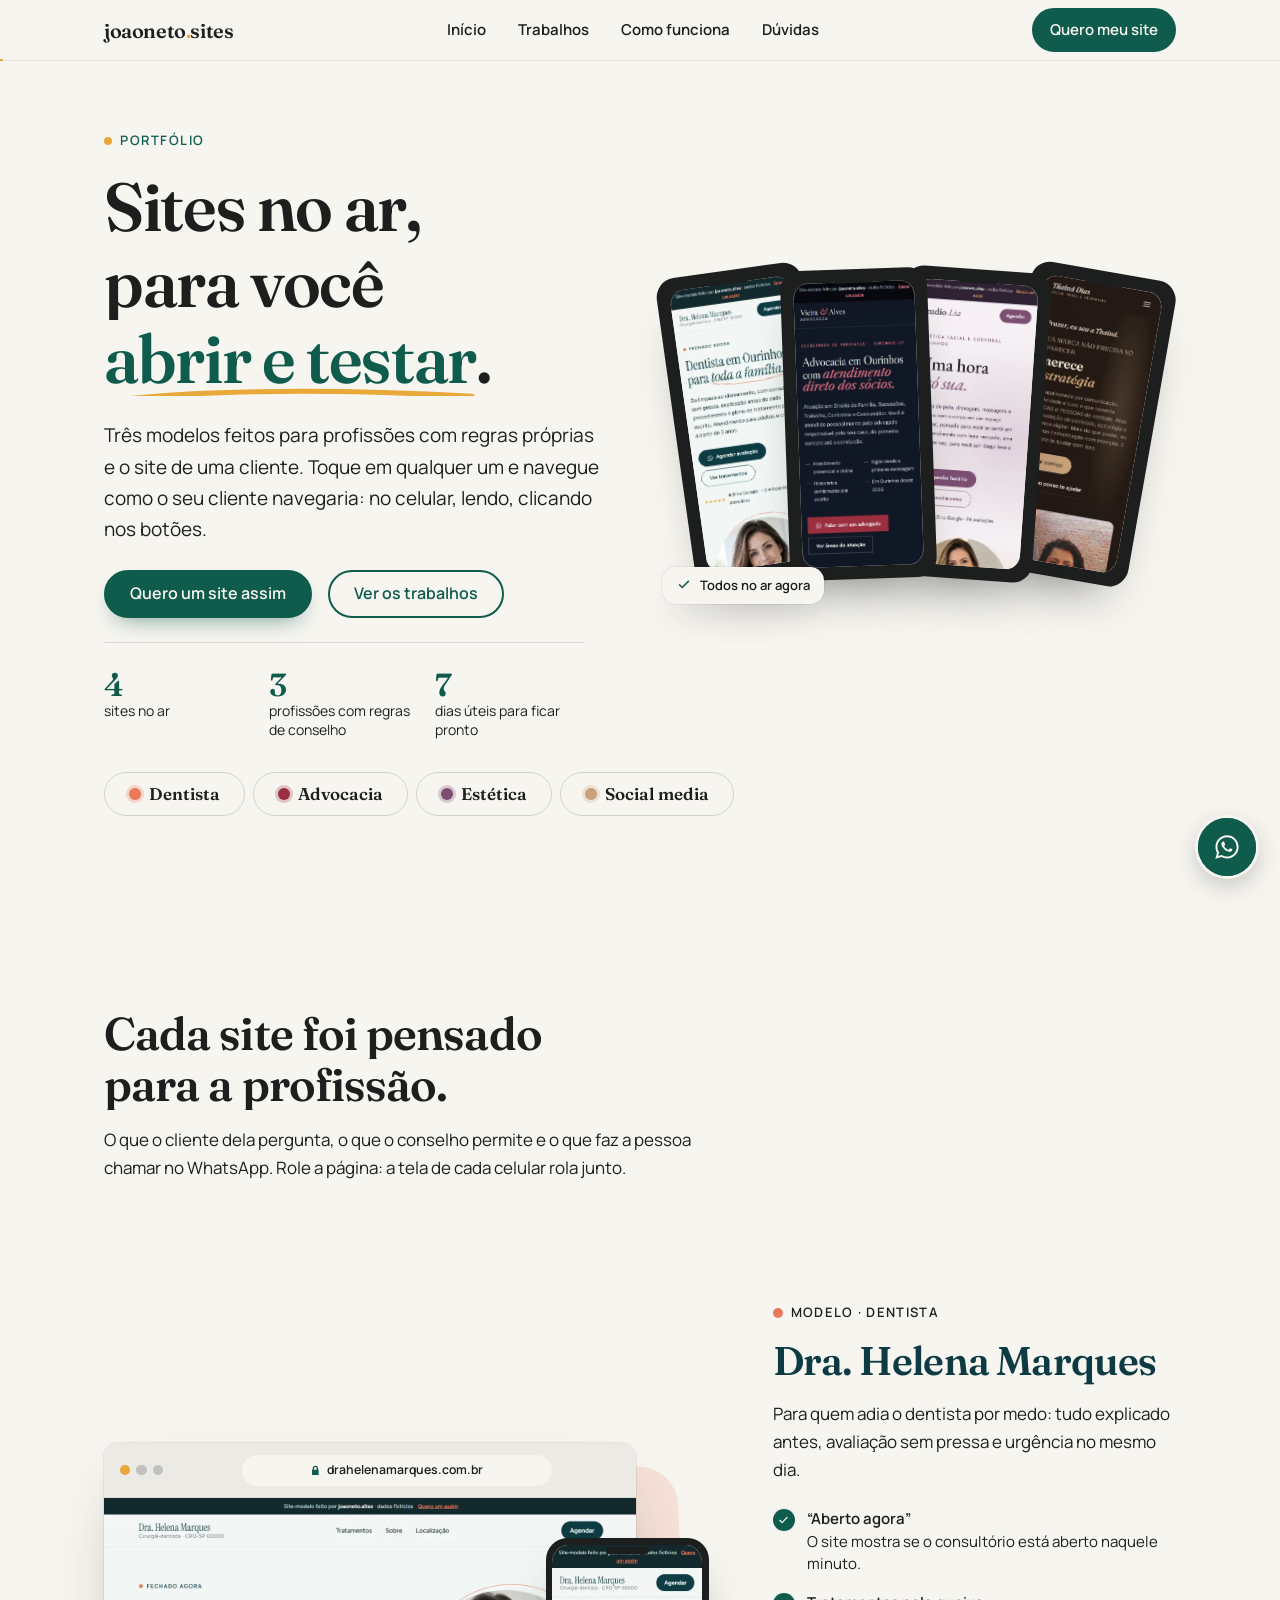
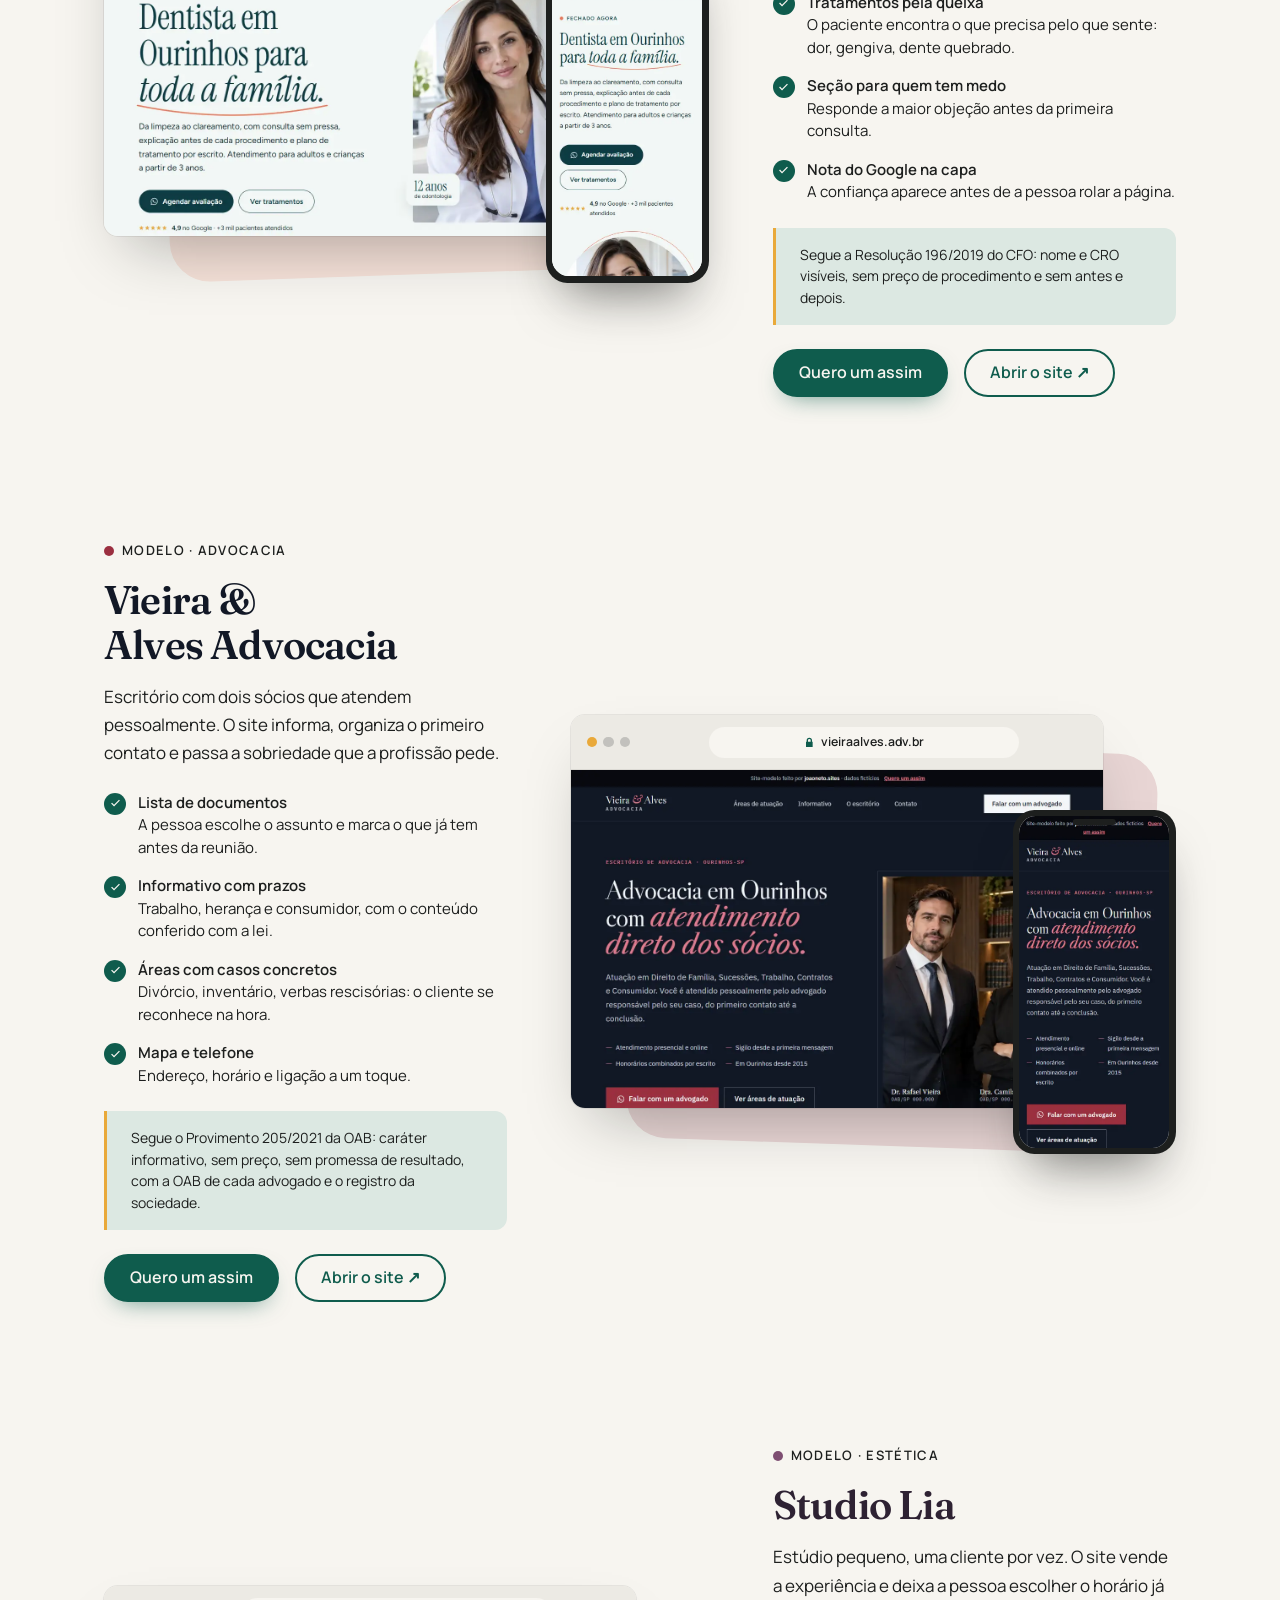
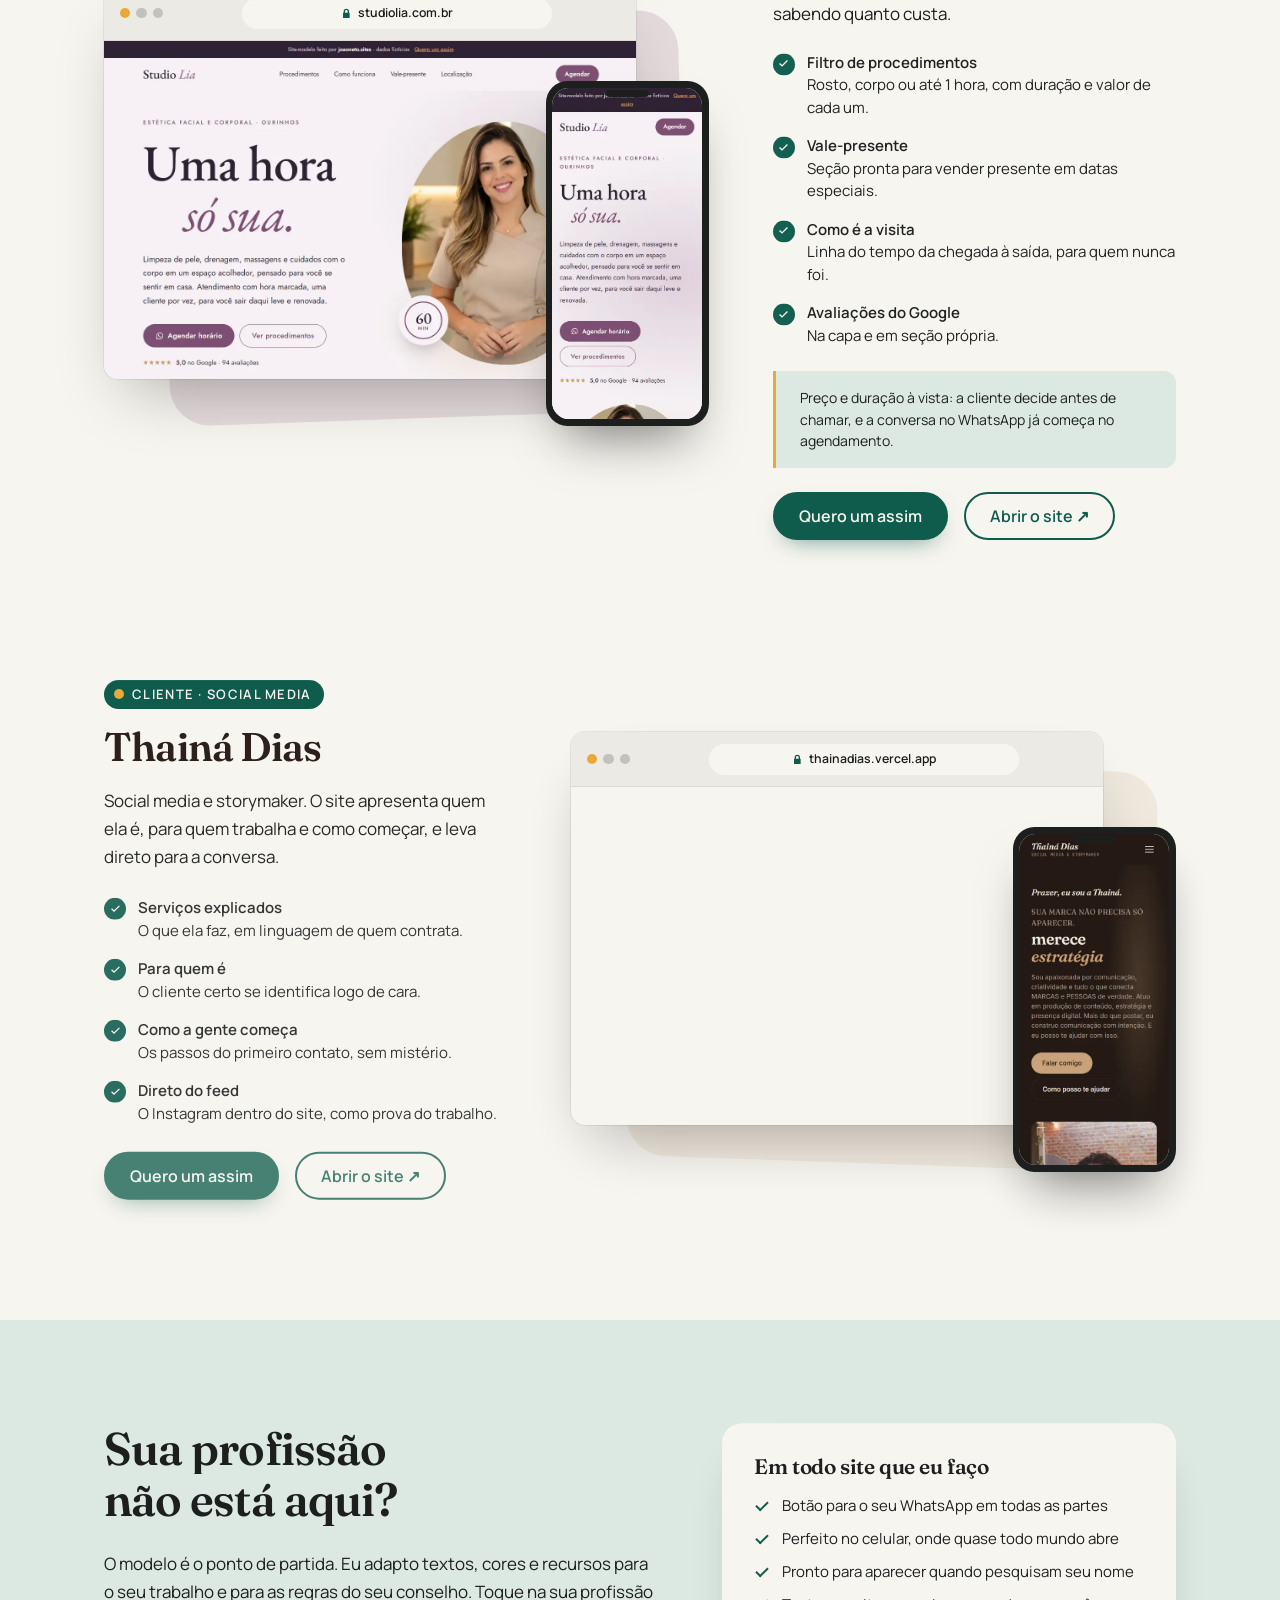
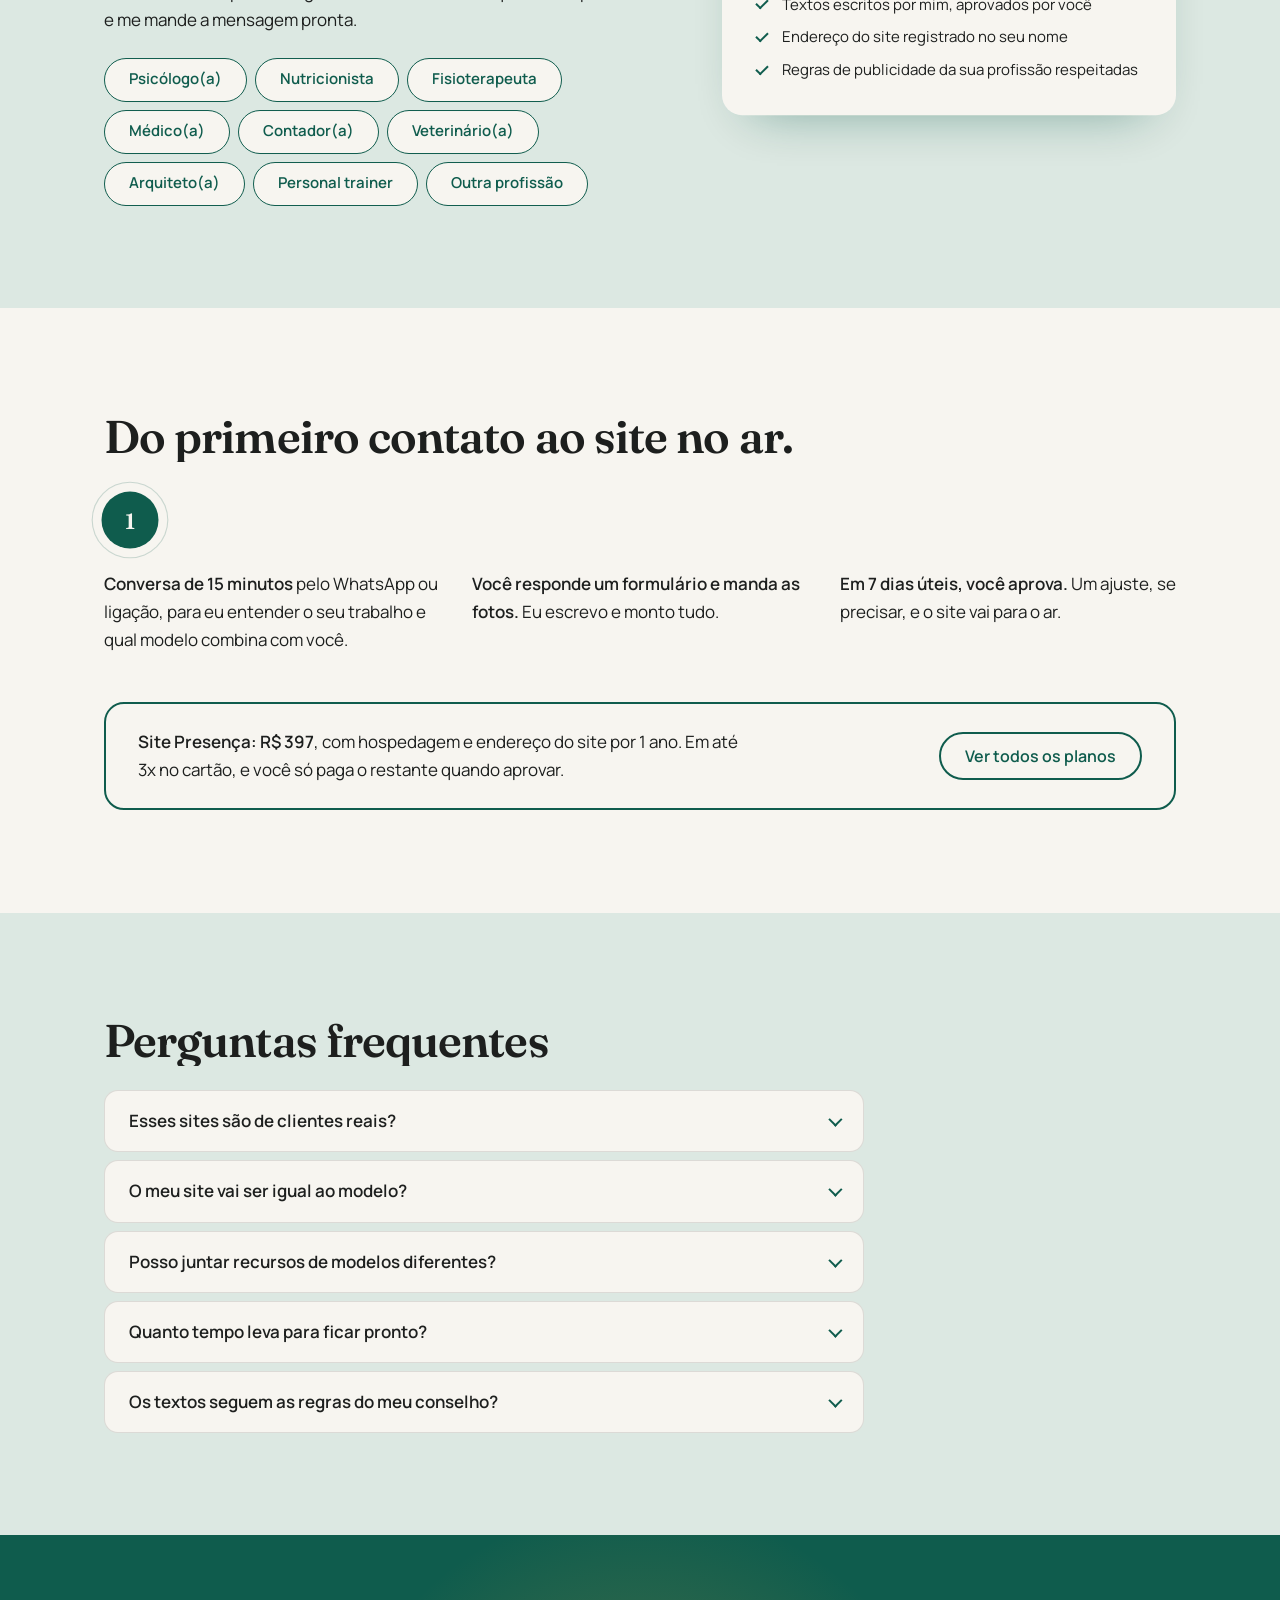
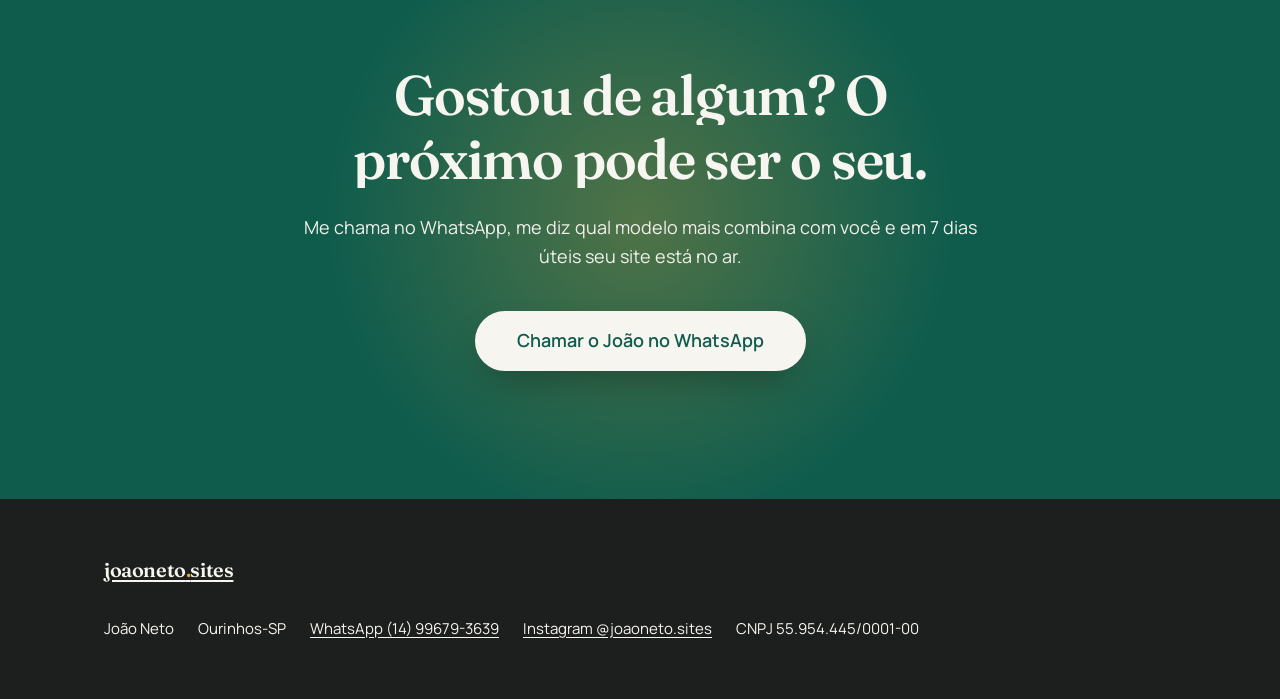
==== portfolio.html @ 728d89c0 "Página de portfólio e prints atualizados dos modelos - portfolio.html: leque de celulares na capa, u" ====
<!DOCTYPE html>
<html lang="pt-BR">
<head>
<meta charset="utf-8">
<meta name="viewport" content="width=device-width, initial-scale=1">

<title>Portfólio | joaoneto.sites</title>
<meta name="description" content="Sites feitos pelo João para dentistas, advogados, esteticistas e outros profissionais. Abra, navegue e veja cada recurso funcionando.">

<link rel="canonical" href="https://joaoneto-sites.vercel.app/portfolio">
<link rel="icon" href="assets/favicon.svg" type="image/svg+xml">
<link rel="apple-touch-icon" href="assets/apple-touch-icon.png">

<meta property="og:type" content="website">
<meta property="og:site_name" content="joaoneto.sites">
<meta property="og:locale" content="pt_BR">
<meta property="og:url" content="https://joaoneto-sites.vercel.app/portfolio">
<meta property="og:title" content="Portfólio | joaoneto.sites">
<meta property="og:description" content="Sites no ar para dentistas, advogados, esteticistas e outros profissionais. Abra e teste cada um.">
<meta property="og:image" content="https://joaoneto-sites.vercel.app/assets/og.png">
<meta property="og:image:width" content="1200">
<meta property="og:image:height" content="630">
<meta name="twitter:card" content="summary_large_image">

<meta name="theme-color" content="#F7F5F0">

<link rel="preload" href="assets/fonts/fraunces-latin.woff2" as="font" type="font/woff2" crossorigin>
<link rel="preload" href="assets/fonts/manrope-latin.woff2" as="font" type="font/woff2" crossorigin>
<link rel="stylesheet" href="css/style.css">

<script src="js/boot.js"></script>
<script src="js/vendor/gsap.min.js" defer></script>
<script src="js/vendor/ScrollTrigger.min.js" defer></script>
<script src="js/vendor/SplitText.min.js" defer></script>
<script src="js/main.js" defer></script>
</head>
<body>

<a class="so-leitor" href="#conteudo">Ir para o conteúdo</a>

<header class="topo">
  <span class="progresso" aria-hidden="true"></span>
  <div class="envelope topo__linha">
    <a class="logo" href="./">joaoneto<span class="logo__ponto">.</span>sites</a>

    <nav class="menu" aria-label="Seções">
      <a href="./">Início</a>
      <a href="#trabalhos">Trabalhos</a>
      <a href="#como">Como funciona</a>
      <a href="#duvidas">Dúvidas</a>
    </nav>

    <a class="botao botao--primario botao--pequeno"
       href="https://wa.me/5514996793639?text=Oi%2C%20Jo%C3%A3o!%20Vi%20seu%20portf%C3%B3lio%20e%20quero%20um%20site.%20Sou%20%5Bprofiss%C3%A3o%5D%20em%20%5Bcidade%5D."
       target="_blank" rel="noopener">Quero meu site</a>
  </div>
</header>

<main id="conteudo">

  <!-- ==================================================================
       1. Capa: titulo + leque de celulares rolando sozinhos
       ================================================================== -->
  <section class="capa">
    <div class="envelope capa__grade">

      <div class="capa__texto-bloco">
        <p class="rotulo-portfolio" data-surge>Portfólio</p>
        <h1 id="capa-titulo">Sites no ar, para você <span class="destaque">abrir e testar<svg class="destaque__traco" viewBox="0 0 200 12" preserveAspectRatio="none" aria-hidden="true" focusable="false"><path d="M2 9c40-6 110-8 196-3"/></svg></span>.</h1>

        <p class="capa__texto" data-surge>Três modelos feitos para profissões com regras próprias e o site de uma cliente. Toque em qualquer um e navegue como o seu cliente navegaria: no celular, lendo, clicando nos botões.</p>

        <div class="botoes" data-surge>
          <a class="botao botao--primario botao--ima"
             href="https://wa.me/5514996793639?text=Oi%2C%20Jo%C3%A3o!%20Vi%20seu%20portf%C3%B3lio%20e%20quero%20um%20site.%20Sou%20%5Bprofiss%C3%A3o%5D%20em%20%5Bcidade%5D."
             target="_blank" rel="noopener">Quero um site assim</a>
          <a class="botao botao--secundario" href="#trabalhos">Ver os trabalhos</a>
        </div>

        <ul class="numeros" data-surge>
          <li><b>4</b> sites no ar</li>
          <li><b>3</b> profissões com regras de conselho</li>
          <li><b>7</b> dias úteis para ficar pronto</li>
        </ul>
      </div>

      <div class="leque">
        <a class="celular" href="#caso-dentista" aria-label="Ver o site de dentista">
          <div class="celular__tela"><img src="assets/rolagem-dentista.webp" width="390" height="3600" alt="" decoding="async"></div>
        </a>
        <a class="celular" href="#caso-advocacia" aria-label="Ver o site de advocacia">
          <div class="celular__tela"><img src="assets/rolagem-advocacia.webp" width="390" height="3600" alt="" decoding="async"></div>
        </a>
        <a class="celular" href="#caso-estetica" aria-label="Ver o site de estética">
          <div class="celular__tela"><img src="assets/rolagem-estetica.webp" width="390" height="3600" alt="" decoding="async"></div>
        </a>
        <a class="celular" href="#caso-thaina" aria-label="Ver o site da Thainá Dias">
          <div class="celular__tela"><img src="assets/rolagem-thaina.webp" width="390" height="3600" alt="" loading="lazy" decoding="async"></div>
        </a>
        <span class="etiqueta etiqueta--leque" aria-hidden="true">
          <svg viewBox="0 0 16 16" focusable="false"><path d="M6.2 11.6 2.6 8l1.1-1.1 2.5 2.5 6.1-6.1 1.1 1.1z"/></svg>
          Todos no ar agora
        </span>
      </div>

    </div>

    <nav class="envelope atalhos" aria-label="Ir direto para um trabalho">
      <a href="#caso-dentista"><i class="atalhos__cor atalhos__cor--dentista"></i>Dentista</a>
      <a href="#caso-advocacia"><i class="atalhos__cor atalhos__cor--advocacia"></i>Advocacia</a>
      <a href="#caso-estetica"><i class="atalhos__cor atalhos__cor--estetica"></i>Estética</a>
      <a href="#caso-thaina"><i class="atalhos__cor atalhos__cor--thaina"></i>Social media</a>
    </nav>
  </section>

  <!-- ==================================================================
       2. Trabalhos: um estudo de caso por site
       ================================================================== -->
  <section class="secao" id="trabalhos" aria-labelledby="t-trabalhos">
    <div class="envelope">
      <h2 id="t-trabalhos" data-linhas>Cada site foi pensado para a profissão.</h2>
      <p class="secao__apoio" data-surge>O que o cliente dela pergunta, o que o conselho permite e o que faz a pessoa chamar no WhatsApp. Role a página: a tela de cada celular rola junto.</p>

      <!-- Dentista -->
      <article class="caso caso--dentista" id="caso-dentista" aria-labelledby="n-dentista">
        <div class="caso__visual" data-surge>
          <div class="navegador navegador--print">
            <div class="navegador__barra">
              <span class="navegador__bolinhas"><i></i><i></i><i></i></span>
              <span class="navegador__endereco">
                <svg viewBox="0 0 16 16" focusable="false" aria-hidden="true"><path d="M4 7V5a4 4 0 1 1 8 0v2h1v8H3V7h1Zm2 0h4V5a2 2 0 1 0-4 0v2Z"/></svg>
                drahelenamarques.com.br
              </span>
            </div>
            <img src="assets/tela-dentista.webp" width="1280" height="800" alt="Capa do site-modelo de dentista no computador" loading="lazy" decoding="async">
          </div>
          <a class="celular" href="https://joaoneto-modelo-dentista.vercel.app" target="_blank" rel="noopener" aria-label="Abrir o site-modelo de dentista">
            <div class="celular__tela"><img src="assets/rolagem-dentista.webp" width="390" height="3600" alt="" loading="lazy" decoding="async"></div>
          </a>
        </div>

        <div class="caso__texto">
          <p class="caso__tag" data-surge>Modelo · Dentista</p>
          <h3 class="caso__nome" id="n-dentista" data-surge>Dra. Helena Marques</h3>
          <p class="caso__resumo" data-surge>Para quem adia o dentista por medo: tudo explicado antes, avaliação sem pressa e urgência no mesmo dia.</p>
          <ul class="caso__recursos" data-surge>
            <li><b>“Aberto agora”</b> O site mostra se o consultório está aberto naquele minuto.</li>
            <li><b>Tratamentos pela queixa</b> O paciente encontra o que precisa pelo que sente: dor, gengiva, dente quebrado.</li>
            <li><b>Seção para quem tem medo</b> Responde a maior objeção antes da primeira consulta.</li>
            <li><b>Nota do Google na capa</b> A confiança aparece antes de a pessoa rolar a página.</li>
          </ul>
          <p class="caso__regra" data-surge>Segue a Resolução 196/2019 do CFO: nome e CRO visíveis, sem preço de procedimento e sem antes e depois.</p>
          <div class="botoes" data-surge>
            <a class="botao botao--primario"
               href="https://wa.me/5514996793639?text=Oi%2C%20Jo%C3%A3o!%20Vi%20o%20modelo%20de%20dentista%20no%20seu%20portf%C3%B3lio%20e%20quero%20um%20assim.%20Sou%20%5Bprofiss%C3%A3o%5D%20em%20%5Bcidade%5D."
               target="_blank" rel="noopener">Quero um assim</a>
            <a class="botao botao--secundario" href="https://joaoneto-modelo-dentista.vercel.app" target="_blank" rel="noopener">Abrir o site ↗</a>
          </div>
        </div>
      </article>

      <!-- Advocacia -->
      <article class="caso caso--advocacia" id="caso-advocacia" aria-labelledby="n-advocacia">
        <div class="caso__visual" data-surge>
          <div class="navegador navegador--print">
            <div class="navegador__barra">
              <span class="navegador__bolinhas"><i></i><i></i><i></i></span>
              <span class="navegador__endereco">
                <svg viewBox="0 0 16 16" focusable="false" aria-hidden="true"><path d="M4 7V5a4 4 0 1 1 8 0v2h1v8H3V7h1Zm2 0h4V5a2 2 0 1 0-4 0v2Z"/></svg>
                vieiraalves.adv.br
              </span>
            </div>
            <img src="assets/tela-advocacia.webp" width="1280" height="800" alt="Capa do site-modelo de escritório de advocacia no computador" loading="lazy" decoding="async">
          </div>
          <a class="celular" href="https://joaoneto-modelo-advocacia.vercel.app" target="_blank" rel="noopener" aria-label="Abrir o site-modelo de advocacia">
            <div class="celular__tela"><img src="assets/rolagem-advocacia.webp" width="390" height="3600" alt="" loading="lazy" decoding="async"></div>
          </a>
        </div>

        <div class="caso__texto">
          <p class="caso__tag" data-surge>Modelo · Advocacia</p>
          <h3 class="caso__nome" id="n-advocacia" data-surge>Vieira &amp; Alves Advocacia</h3>
          <p class="caso__resumo" data-surge>Escritório com dois sócios que atendem pessoalmente. O site informa, organiza o primeiro contato e passa a sobriedade que a profissão pede.</p>
          <ul class="caso__recursos" data-surge>
            <li><b>Lista de documentos</b> A pessoa escolhe o assunto e marca o que já tem antes da reunião.</li>
            <li><b>Informativo com prazos</b> Trabalho, herança e consumidor, com o conteúdo conferido com a lei.</li>
            <li><b>Áreas com casos concretos</b> Divórcio, inventário, verbas rescisórias: o cliente se reconhece na hora.</li>
            <li><b>Mapa e telefone</b> Endereço, horário e ligação a um toque.</li>
          </ul>
          <p class="caso__regra" data-surge>Segue o Provimento 205/2021 da OAB: caráter informativo, sem preço, sem promessa de resultado, com a OAB de cada advogado e o registro da sociedade.</p>
          <div class="botoes" data-surge>
            <a class="botao botao--primario"
               href="https://wa.me/5514996793639?text=Oi%2C%20Jo%C3%A3o!%20Vi%20o%20modelo%20de%20advogado%20no%20seu%20portf%C3%B3lio%20e%20quero%20um%20assim.%20Sou%20%5Bprofiss%C3%A3o%5D%20em%20%5Bcidade%5D."
               target="_blank" rel="noopener">Quero um assim</a>
            <a class="botao botao--secundario" href="https://joaoneto-modelo-advocacia.vercel.app" target="_blank" rel="noopener">Abrir o site ↗</a>
          </div>
        </div>
      </article>

      <!-- Estetica -->
      <article class="caso caso--estetica" id="caso-estetica" aria-labelledby="n-estetica">
        <div class="caso__visual" data-surge>
          <div class="navegador navegador--print">
            <div class="navegador__barra">
              <span class="navegador__bolinhas"><i></i><i></i><i></i></span>
              <span class="navegador__endereco">
                <svg viewBox="0 0 16 16" focusable="false" aria-hidden="true"><path d="M4 7V5a4 4 0 1 1 8 0v2h1v8H3V7h1Zm2 0h4V5a2 2 0 1 0-4 0v2Z"/></svg>
                studiolia.com.br
              </span>
            </div>
            <img src="assets/tela-estetica.webp" width="1280" height="800" alt="Capa do site-modelo de estúdio de estética no computador" loading="lazy" decoding="async">
          </div>
          <a class="celular" href="https://joaoneto-modelo-estetica.vercel.app" target="_blank" rel="noopener" aria-label="Abrir o site-modelo de estética">
            <div class="celular__tela"><img src="assets/rolagem-estetica.webp" width="390" height="3600" alt="" loading="lazy" decoding="async"></div>
          </a>
        </div>

        <div class="caso__texto">
          <p class="caso__tag" data-surge>Modelo · Estética</p>
          <h3 class="caso__nome" id="n-estetica" data-surge>Studio Lia</h3>
          <p class="caso__resumo" data-surge>Estúdio pequeno, uma cliente por vez. O site vende a experiência e deixa a pessoa escolher o horário já sabendo quanto custa.</p>
          <ul class="caso__recursos" data-surge>
            <li><b>Filtro de procedimentos</b> Rosto, corpo ou até 1 hora, com duração e valor de cada um.</li>
            <li><b>Vale-presente</b> Seção pronta para vender presente em datas especiais.</li>
            <li><b>Como é a visita</b> Linha do tempo da chegada à saída, para quem nunca foi.</li>
            <li><b>Avaliações do Google</b> Na capa e em seção própria.</li>
          </ul>
          <p class="caso__regra" data-surge>Preço e duração à vista: a cliente decide antes de chamar, e a conversa no WhatsApp já começa no agendamento.</p>
          <div class="botoes" data-surge>
            <a class="botao botao--primario"
               href="https://wa.me/5514996793639?text=Oi%2C%20Jo%C3%A3o!%20Vi%20o%20modelo%20de%20esteticista%20no%20seu%20portf%C3%B3lio%20e%20quero%20um%20assim.%20Sou%20%5Bprofiss%C3%A3o%5D%20em%20%5Bcidade%5D."
               target="_blank" rel="noopener">Quero um assim</a>
            <a class="botao botao--secundario" href="https://joaoneto-modelo-estetica.vercel.app" target="_blank" rel="noopener">Abrir o site ↗</a>
          </div>
        </div>
      </article>

      <!-- Thaina: cliente real -->
      <article class="caso caso--thaina" id="caso-thaina" aria-labelledby="n-thaina">
        <div class="caso__visual" data-surge>
          <div class="navegador navegador--print">
            <div class="navegador__barra">
              <span class="navegador__bolinhas"><i></i><i></i><i></i></span>
              <span class="navegador__endereco">
                <svg viewBox="0 0 16 16" focusable="false" aria-hidden="true"><path d="M4 7V5a4 4 0 1 1 8 0v2h1v8H3V7h1Zm2 0h4V5a2 2 0 1 0-4 0v2Z"/></svg>
                thainadias.vercel.app
              </span>
            </div>
            <img src="assets/tela-thaina.webp" width="1280" height="800" alt="Capa do site da Thainá Dias no computador" loading="lazy" decoding="async">
          </div>
          <a class="celular" href="https://thainadias.vercel.app" target="_blank" rel="noopener" aria-label="Abrir o site da Thainá Dias">
            <div class="celular__tela"><img src="assets/rolagem-thaina.webp" width="390" height="3600" alt="" loading="lazy" decoding="async"></div>
          </a>
        </div>

        <div class="caso__texto">
          <p class="caso__tag caso__tag--cliente" data-surge>Cliente · Social media</p>
          <h3 class="caso__nome" id="n-thaina" data-surge>Thainá Dias</h3>
          <p class="caso__resumo" data-surge>Social media e storymaker. O site apresenta quem ela é, para quem trabalha e como começar, e leva direto para a conversa.</p>
          <ul class="caso__recursos" data-surge>
            <li><b>Serviços explicados</b> O que ela faz, em linguagem de quem contrata.</li>
            <li><b>Para quem é</b> O cliente certo se identifica logo de cara.</li>
            <li><b>Como a gente começa</b> Os passos do primeiro contato, sem mistério.</li>
            <li><b>Direto do feed</b> O Instagram dentro do site, como prova do trabalho.</li>
          </ul>
          <div class="botoes" data-surge>
            <a class="botao botao--primario"
               href="https://wa.me/5514996793639?text=Oi%2C%20Jo%C3%A3o!%20Vi%20o%20site%20da%20Thain%C3%A1%20no%20seu%20portf%C3%B3lio%20e%20quero%20um%20assim.%20Sou%20%5Bprofiss%C3%A3o%5D%20em%20%5Bcidade%5D."
               target="_blank" rel="noopener">Quero um assim</a>
            <a class="botao botao--secundario" href="https://thainadias.vercel.app" target="_blank" rel="noopener">Abrir o site ↗</a>
          </div>
        </div>
      </article>
    </div>
  </section>

  <!-- ==================================================================
       3. Sua profissao: cada botao abre o WhatsApp ja com a profissao
       ================================================================== -->
  <section class="secao secao--salvia" aria-labelledby="t-profissao">
    <div class="envelope sua">
      <div>
        <h2 id="t-profissao" data-linhas>Sua profissão não está aqui?</h2>
        <p data-surge>O modelo é o ponto de partida. Eu adapto textos, cores e recursos para o seu trabalho e para as regras do seu conselho. Toque na sua profissão e me mande a mensagem pronta.</p>
        <ul class="profissoes" data-surge>
          <li><a href="https://wa.me/5514996793639?text=Oi%2C%20Jo%C3%A3o!%20Vi%20seu%20portf%C3%B3lio.%20Sou%20psic%C3%B3logo(a)%20em%20%5Bcidade%5D%20e%20quero%20um%20site." target="_blank" rel="noopener">Psicólogo(a)</a></li>
          <li><a href="https://wa.me/5514996793639?text=Oi%2C%20Jo%C3%A3o!%20Vi%20seu%20portf%C3%B3lio.%20Sou%20nutricionista%20em%20%5Bcidade%5D%20e%20quero%20um%20site." target="_blank" rel="noopener">Nutricionista</a></li>
          <li><a href="https://wa.me/5514996793639?text=Oi%2C%20Jo%C3%A3o!%20Vi%20seu%20portf%C3%B3lio.%20Sou%20fisioterapeuta%20em%20%5Bcidade%5D%20e%20quero%20um%20site." target="_blank" rel="noopener">Fisioterapeuta</a></li>
          <li><a href="https://wa.me/5514996793639?text=Oi%2C%20Jo%C3%A3o!%20Vi%20seu%20portf%C3%B3lio.%20Sou%20m%C3%A9dico(a)%20em%20%5Bcidade%5D%20e%20quero%20um%20site." target="_blank" rel="noopener">Médico(a)</a></li>
          <li><a href="https://wa.me/5514996793639?text=Oi%2C%20Jo%C3%A3o!%20Vi%20seu%20portf%C3%B3lio.%20Sou%20contador(a)%20em%20%5Bcidade%5D%20e%20quero%20um%20site." target="_blank" rel="noopener">Contador(a)</a></li>
          <li><a href="https://wa.me/5514996793639?text=Oi%2C%20Jo%C3%A3o!%20Vi%20seu%20portf%C3%B3lio.%20Sou%20veterin%C3%A1rio(a)%20em%20%5Bcidade%5D%20e%20quero%20um%20site." target="_blank" rel="noopener">Veterinário(a)</a></li>
          <li><a href="https://wa.me/5514996793639?text=Oi%2C%20Jo%C3%A3o!%20Vi%20seu%20portf%C3%B3lio.%20Sou%20arquiteto(a)%20em%20%5Bcidade%5D%20e%20quero%20um%20site." target="_blank" rel="noopener">Arquiteto(a)</a></li>
          <li><a href="https://wa.me/5514996793639?text=Oi%2C%20Jo%C3%A3o!%20Vi%20seu%20portf%C3%B3lio.%20Sou%20personal%20trainer%20em%20%5Bcidade%5D%20e%20quero%20um%20site." target="_blank" rel="noopener">Personal trainer</a></li>
          <li><a href="https://wa.me/5514996793639?text=Oi%2C%20Jo%C3%A3o!%20Vi%20seu%20portf%C3%B3lio.%20Sou%20%5Bprofiss%C3%A3o%5D%20em%20%5Bcidade%5D%20e%20quero%20um%20site." target="_blank" rel="noopener">Outra profissão</a></li>
        </ul>
      </div>

      <div class="todo-site" data-surge>
        <h3>Em todo site que eu faço</h3>
        <ul>
          <li>Botão para o seu WhatsApp em todas as partes</li>
          <li>Perfeito no celular, onde quase todo mundo abre</li>
          <li>Pronto para aparecer quando pesquisam seu nome</li>
          <li>Textos escritos por mim, aprovados por você</li>
          <li>Endereço do site registrado no seu nome</li>
          <li>Regras de publicidade da sua profissão respeitadas</li>
        </ul>
      </div>
    </div>
  </section>

  <!-- ==================================================================
       4. Como funciona + preco em uma linha
       ================================================================== -->
  <section class="secao" id="como" aria-labelledby="t-como">
    <div class="envelope">
      <h2 id="t-como" data-linhas>Do primeiro contato ao site no ar.</h2>

      <ol class="passos">
        <li class="passo">
          <p><b>Conversa de 15 minutos</b> pelo WhatsApp ou ligação, para eu entender o seu trabalho e qual modelo combina com você.</p>
        </li>
        <li class="passo">
          <p><b>Você responde um formulário e manda as fotos.</b> Eu escrevo e monto tudo.</p>
        </li>
        <li class="passo">
          <p><b>Em 7 dias úteis, você aprova.</b> Um ajuste, se precisar, e o site vai para o ar.</p>
        </li>
      </ol>

      <div class="preco-linha" data-surge>
        <p><b>Site Presença: R$ 397</b>, com hospedagem e endereço do site por 1 ano. Em até 3x no cartão, e você só paga o restante quando aprovar.</p>
        <a class="botao botao--secundario" href="./#precos">Ver todos os planos</a>
      </div>
    </div>
  </section>

  <!-- ==================================================================
       5. Perguntas sobre o portfolio
       ================================================================== -->
  <section class="secao secao--salvia" id="duvidas" aria-labelledby="t-faq">
    <div class="envelope">
      <h2 id="t-faq" data-linhas>Perguntas frequentes</h2>

      <div class="faq">
        <details>
          <summary>Esses sites são de clientes reais?</summary>
          <p class="faq__resposta">O da Thainá, sim: é cliente e o site está no ar. Os de dentista, advocacia e estética são modelos que eu criei para mostrar o padrão do meu trabalho em cada profissão. Os nomes e dados neles são fictícios, e isso está avisado no topo de cada um.</p>
        </details>

        <details>
          <summary>O meu site vai ser igual ao modelo?</summary>
          <p class="faq__resposta">Não. O modelo mostra a estrutura e os recursos. O seu leva seu nome, suas fotos, suas cores e textos escritos sobre o seu trabalho.</p>
        </details>

        <details>
          <summary>Posso juntar recursos de modelos diferentes?</summary>
          <p class="faq__resposta">Pode. Quer a lista de documentos do site de advocacia no seu site de contabilidade, ou o vale-presente da estética no seu consultório? A gente combina isso na primeira conversa.</p>
        </details>

        <details>
          <summary>Quanto tempo leva para ficar pronto?</summary>
          <p class="faq__resposta">7 dias úteis para o Site Presença, contados a partir do momento em que você manda o formulário e as fotos.</p>
        </details>

        <details>
          <summary>Os textos seguem as regras do meu conselho?</summary>
          <p class="faq__resposta">Sim. Cada modelo foi escrito seguindo as regras da profissão, como o Provimento 205/2021 da OAB e a Resolução 196/2019 do CFO. No seu, eu faço o mesmo, e você aprova tudo antes de publicar.</p>
        </details>
      </div>
    </div>
  </section>

  <!-- ==================================================================
       6. Fechamento
       ================================================================== -->
  <section class="secao fechamento" aria-labelledby="t-fim">
    <div class="envelope">
      <h2 id="t-fim" data-linhas>Gostou de algum? O próximo pode ser o seu.</h2>

      <p data-surge>Me chama no WhatsApp, me diz qual modelo mais combina com você e em 7 dias úteis seu site está no ar.</p>

      <a class="botao botao--claro botao--grande botao--ima"
         href="https://wa.me/5514996793639?text=Oi%2C%20Jo%C3%A3o!%20Vi%20seu%20portf%C3%B3lio%20e%20quero%20um%20site.%20Sou%20%5Bprofiss%C3%A3o%5D%20em%20%5Bcidade%5D."
         target="_blank" rel="noopener">Chamar o João no WhatsApp</a>
    </div>
  </section>

</main>

<footer class="rodape">
  <div class="envelope">
    <a class="logo" href="./">joaoneto<span class="logo__ponto">.</span>sites</a>

    <ul class="rodape__dados">
      <li>João Neto</li>
      <li>Ourinhos-SP</li>
      <li>
        <a href="https://wa.me/5514996793639?text=Oi%2C%20Jo%C3%A3o!%20Vi%20seu%20portf%C3%B3lio%20e%20quero%20um%20site.%20Sou%20%5Bprofiss%C3%A3o%5D%20em%20%5Bcidade%5D."
           target="_blank" rel="noopener">WhatsApp (14) 99679-3639</a>
      </li>
      <li>
        <a href="https://instagram.com/joaoneto.sites" target="_blank" rel="noopener">Instagram @joaoneto.sites</a>
      </li>
      <li>CNPJ 55.954.445/0001-00</li>
    </ul>
  </div>
</footer>

<a class="zap"
   href="https://wa.me/5514996793639?text=Oi%2C%20Jo%C3%A3o!%20Vi%20seu%20portf%C3%B3lio%20e%20quero%20um%20site.%20Sou%20%5Bprofiss%C3%A3o%5D%20em%20%5Bcidade%5D."
   target="_blank" rel="noopener" aria-label="Falar com o João no WhatsApp">
  <svg viewBox="0 0 24 24" role="img" aria-hidden="true" focusable="false">
    <path d="M12.04 2C6.58 2 2.13 6.45 2.13 11.91c0 1.75.46 3.45 1.32 4.95L2 22l5.25-1.38a9.9 9.9 0 0 0 4.79 1.22h.01c5.46 0 9.91-4.45 9.91-9.91 0-2.65-1.03-5.14-2.9-7.01A9.82 9.82 0 0 0 12.04 2Zm0 18.13h-.01a8.2 8.2 0 0 1-4.19-1.15l-.3-.18-3.12.82.83-3.04-.2-.31a8.24 8.24 0 0 1-1.26-4.36c0-4.54 3.7-8.23 8.25-8.23 2.2 0 4.27.86 5.83 2.41a8.18 8.18 0 0 1 2.41 5.83c0 4.54-3.7 8.23-8.24 8.23Zm4.52-6.16c-.25-.12-1.47-.72-1.69-.81-.23-.08-.39-.12-.56.13-.16.25-.64.81-.79.97-.14.17-.29.19-.54.06-.25-.12-1.05-.39-1.99-1.23-.74-.66-1.23-1.47-1.38-1.72-.14-.25-.01-.39.11-.51.11-.11.25-.29.37-.43.13-.15.17-.25.25-.42.08-.17.04-.31-.02-.43-.06-.12-.54-1.34-.74-1.83-.19-.48-.39-.41-.54-.42h-.46c-.16 0-.41.06-.63.31-.21.25-.81.79-.81 1.94s.83 2.25.95 2.4c.12.17 1.63 2.6 3.96 3.55.55.24.99.38 1.33.49.56.18 1.07.15 1.47.09.45-.07 1.39-.57 1.58-1.12.2-.55.2-1.02.14-1.12-.06-.1-.23-.16-.48-.28Z"/>
  </svg>
</a>

<script type="application/ld+json">
{
  "@context": "https://schema.org",
  "@type": "CollectionPage",
  "name": "Portfólio joaoneto.sites",
  "url": "https://joaoneto-sites.vercel.app/portfolio",
  "isPartOf": { "@type": "WebSite", "name": "joaoneto.sites", "url": "https://joaoneto-sites.vercel.app/" },
  "mainEntity": {
    "@type": "ItemList",
    "itemListElement": [
      { "@type": "ListItem", "position": 1, "url": "https://joaoneto-modelo-dentista.vercel.app/", "name": "Site-modelo de dentista" },
      { "@type": "ListItem", "position": 2, "url": "https://joaoneto-modelo-advocacia.vercel.app/", "name": "Site-modelo de advocacia" },
      { "@type": "ListItem", "position": 3, "url": "https://joaoneto-modelo-estetica.vercel.app/", "name": "Site-modelo de estética" },
      { "@type": "ListItem", "position": 4, "url": "https://thainadias.vercel.app/", "name": "Site da Thainá Dias, social media" }
    ]
  }
}
</script>

</body>
</html>
---- css/style.css ----
/* ==========================================================================
   joaoneto.sites - estilos do site joaonetosites.com.br
   Paleta e tipografia conforme identidade/design-guide.md
   ========================================================================== */

/* --------------------------------------------------------------------------
   0. Fontes da web, servidas pelo proprio site (sem Google Fonts externo)
   Fraunces 600 e Manrope 400-600 (variavel), so latin e latin-ext.
   -------------------------------------------------------------------------- */
@font-face {
  font-family: "Fraunces";
  src: url("../assets/fonts/fraunces-latin-ext.woff2") format("woff2");
  font-weight: 600;
  font-display: swap;
  unicode-range: U+0100-02BA, U+02BD-02C5, U+02C7-02CC, U+02CE-02D7, U+02DD-02FF, U+0304, U+0308, U+0329, U+1D00-1DBF, U+1E00-1E9F, U+1EF2-1EFF, U+2020, U+20A0-20AB, U+20AD-20C0, U+2113, U+2C60-2C7F, U+A720-A7FF;
}

@font-face {
  font-family: "Fraunces";
  src: url("../assets/fonts/fraunces-latin.woff2") format("woff2");
  font-weight: 600;
  font-display: swap;
  unicode-range: U+0000-00FF, U+0131, U+0152-0153, U+02BB-02BC, U+02C6, U+02DA, U+02DC, U+0304, U+0308, U+0329, U+2000-206F, U+20AC, U+2122, U+2191, U+2193, U+2212, U+2215, U+FEFF, U+FFFD;
}

@font-face {
  font-family: "Manrope";
  src: url("../assets/fonts/manrope-latin-ext.woff2") format("woff2");
  font-weight: 400 600;
  font-display: swap;
  unicode-range: U+0100-02BA, U+02BD-02C5, U+02C7-02CC, U+02CE-02D7, U+02DD-02FF, U+0304, U+0308, U+0329, U+1D00-1DBF, U+1E00-1E9F, U+1EF2-1EFF, U+2020, U+20A0-20AB, U+20AD-20C0, U+2113, U+2C60-2C7F, U+A720-A7FF;
}

@font-face {
  font-family: "Manrope";
  src: url("../assets/fonts/manrope-latin.woff2") format("woff2");
  font-weight: 400 600;
  font-display: swap;
  unicode-range: U+0000-00FF, U+0131, U+0152-0153, U+02BB-02BC, U+02C6, U+02DA, U+02DC, U+0304, U+0308, U+0329, U+2000-206F, U+20AC, U+2122, U+2191, U+2193, U+2212, U+2215, U+FEFF, U+FFFD;
}

/* --------------------------------------------------------------------------
   0b. Fontes de reserva com metrica ajustada
   Sem isto o texto da capa pula quando a fonte da web acaba de carregar
   (CLS medido: 0,06). Os fatores vieram de medicao no navegador:
   Fraunces/Georgia = 0,902 e Manrope/Segoe UI = 1,036.
   ponytail: cobre Windows, macOS e iOS, onde Georgia e Segoe UI existem.
   No Android cai no serif/sans-serif do sistema, sem ajuste. Se aparecer
   salto no Android, medir Noto Serif e Roboto e acrescentar outra reserva.
   -------------------------------------------------------------------------- */
@font-face {
  font-family: "Fraunces reserva";
  src: local("Georgia"), local("Times New Roman");
  size-adjust: 90.2%;
  font-display: swap;
}

@font-face {
  font-family: "Manrope reserva";
  src: local("Segoe UI"), local("Helvetica Neue"), local("Arial");
  size-adjust: 103.6%;
  font-display: swap;
}

/* --------------------------------------------------------------------------
   1. Tokens
   -------------------------------------------------------------------------- */
:root {
  /* Cores da marca. Fora delas, so tons derivados destas (hover, mapa,
     demos) e as cores dos sites-modelo dentro do palco do cabecalho. */
  --papel: #F7F5F0;
  --grafite: #1D1F1E;
  --verde: #0F5C4D;
  --salvia: #DCE8E2;
  --ambar: #E9A93A;

  /* Tipografia */
  --fonte-titulo: "Fraunces", "Fraunces reserva", Georgia, serif;
  --fonte-texto: "Manrope", "Manrope reserva", -apple-system, "Segoe UI", sans-serif;

  /* Espacamento: multiplos de 8px */
  --e-1: 0.5rem;   /*  8px */
  --e-2: 1rem;     /* 16px */
  --e-3: 1.5rem;   /* 24px */
  --e-4: 2rem;     /* 32px */
  --e-5: 2.5rem;   /* 40px */
  --e-6: 3rem;     /* 48px */
  --e-8: 4rem;     /* 64px */
  --e-10: 5rem;    /* 80px */
  --e-12: 6rem;    /* 96px */

  /* Forma */
  --raio: 8px;
  --largura: 1120px;

  /* Sombras quase invisiveis */
  --sombra-1: 0 1px 2px rgba(29, 31, 30, 0.04);
  --sombra-2: 0 2px 8px rgba(29, 31, 30, 0.06);
}


/* --------------------------------------------------------------------------
   2. Reset e base
   -------------------------------------------------------------------------- */
*, *::before, *::after { box-sizing: border-box; }

html {
  scroll-behavior: smooth;
  -webkit-text-size-adjust: 100%;
  interpolate-size: allow-keywords; /* deixa o FAQ abrir com transicao */
}

/* Quem pede menos movimento ve tudo parado. iteration-count 1 impede que
   as faixas infinitas virem um pisca-pisca com duracao quase zero. */
@media (prefers-reduced-motion: reduce) {
  html { scroll-behavior: auto; }
  *, *::before, *::after {
    animation-duration: 0.01ms !important;
    animation-iteration-count: 1 !important;
    transition-duration: 0.01ms !important;
  }
}

body {
  margin: 0;
  background: var(--papel);
  color: var(--grafite);
  font-family: var(--fonte-texto);
  font-weight: 400;
  font-size: clamp(1rem, 0.96rem + 0.2vw, 1.0625rem);
  line-height: 1.65;
  overflow-x: hidden;
  -webkit-font-smoothing: antialiased;
}

img, svg { max-width: 100%; height: auto; display: block; }

h1, h2, h3 {
  font-family: var(--fonte-titulo);
  font-weight: 600;
  line-height: 1.12;
  letter-spacing: -0.02em;
  margin: 0 0 var(--e-3);
  text-wrap: balance;
}

h1 { font-size: clamp(2.375rem, 1.6rem + 3.6vw, 4.25rem); }
h2 { font-size: clamp(1.75rem, 1.35rem + 1.9vw, 2.875rem); max-width: 24ch; }
h3 { font-size: clamp(1.125rem, 1.05rem + 0.4vw, 1.3125rem); }

p { margin: 0 0 var(--e-3); max-width: 62ch; }
p:last-child { margin-bottom: 0; }

a { color: var(--verde); }

/* Foco visivel no teclado, nunca removido */
:focus-visible {
  outline: 3px solid var(--verde);
  outline-offset: 3px;
  border-radius: 4px;
}

/* Estados iniciais do que vai ser animado. So valem com a classe
   .movimento, que o boot.js poe quando ha JS e o usuario aceita movimento.
   Sem ela, tudo aparece pronto. */
.movimento [data-surge] { opacity: 0; transform: translateY(24px); }
.movimento [data-linhas],
.movimento #capa-titulo,
.movimento .palco .navegador,
.movimento .palco .celular--palco,
.movimento .palco .etiqueta,
.movimento .palco [data-monta] { visibility: hidden; }

/* --------------------------------------------------------------------------
   3. Layout
   -------------------------------------------------------------------------- */
.envelope {
  width: 100%;
  max-width: var(--largura);
  margin-inline: auto;
  padding-inline: var(--e-3);
}

.secao { padding-block: clamp(4.5rem, 8vw, 7.5rem); }
.secao--salvia { background: var(--salvia); }
.secao__apoio { margin-top: calc(-1 * var(--e-1)); margin-bottom: var(--e-6); }

/* ancoras nao ficam escondidas atras do topo fixo */
[id] { scroll-margin-top: 88px; }

/* Atalho "ir para o conteudo": escondido, aparece ao receber foco */
.so-leitor {
  position: absolute;
  left: -9999px;
  top: var(--e-1);
  z-index: 60;
  background: var(--verde);
  color: var(--papel);
  font-weight: 600;
  padding: var(--e-1) var(--e-2);
  border-radius: var(--raio);
  text-decoration: none;
  display: inline-flex;
  align-items: center;
  min-height: 44px;
}
.so-leitor:focus-visible {
  left: var(--e-2);
  outline-color: var(--grafite);
}

/* Depoimentos: cartao com a fonte em destaque abaixo da fala */
.cartoes { display: grid; gap: var(--e-2); margin: 0; padding: 0; list-style: none; }
.cartao { background: var(--papel); border-radius: var(--raio); padding: var(--e-3); }
.cartao b { display: block; font-weight: 600; }
.depoimentos .cartao b { margin: var(--e-1) 0 0; font-size: 0.875rem; }

/* --------------------------------------------------------------------------
   4. Logo e topo fixo
   -------------------------------------------------------------------------- */
.logo {
  font-family: var(--fonte-titulo);
  font-weight: 600;
  font-size: 1.25rem;
  letter-spacing: -0.02em;
  color: var(--grafite);
  text-decoration: none;
  /* alvo de toque de 44px sem crescer a caixa visual */
  display: inline-flex;
  align-items: center;
  min-height: 44px;
}
.logo__ponto { color: var(--ambar); }

.topo {
  position: sticky;
  top: 0;
  z-index: 40;
  padding-block: var(--e-1);
  background: rgba(247, 245, 240, 0.84);
  -webkit-backdrop-filter: blur(14px) saturate(1.3);
  backdrop-filter: blur(14px) saturate(1.3);
  border-bottom: 1px solid rgba(29, 31, 30, 0.08);
  transition: box-shadow 0.3s ease;
}
.topo.rolou { box-shadow: 0 10px 30px -18px rgba(29, 31, 30, 0.35); }

.topo__linha {
  display: flex;
  align-items: center;
  justify-content: space-between;
  gap: var(--e-3);
}

/* barra fina de progresso da leitura */
.progresso {
  position: absolute;
  left: 0;
  bottom: -1px;
  width: 100%;
  height: 2px;
  background: var(--ambar);
  transform: scaleX(0);
  transform-origin: left;
}

.menu { display: none; gap: var(--e-4); }
.menu a {
  position: relative;
  display: inline-flex;
  align-items: center;
  min-height: 44px;
  color: var(--grafite);
  font-weight: 600;
  font-size: 0.9375rem;
  text-decoration: none;
}
.menu a::after {
  content: "";
  position: absolute;
  left: 0;
  right: 0;
  bottom: 9px;
  height: 2px;
  background: var(--ambar);
  transform: scaleX(0);
  transform-origin: right;
  transition: transform 0.35s cubic-bezier(0.2, 0.8, 0.2, 1);
}
.menu a:hover::after { transform: scaleX(1); transform-origin: left; }

/* --------------------------------------------------------------------------
   5. Botoes - alvo de toque minimo 44px
   -------------------------------------------------------------------------- */
.botao {
  display: inline-flex;
  align-items: center;
  justify-content: center;
  gap: var(--e-1);
  min-height: 48px;
  padding: var(--e-1) var(--e-3);
  border: 2px solid var(--verde);
  border-radius: 999px;
  font-family: var(--fonte-texto);
  font-weight: 600;
  font-size: 1rem;
  line-height: 1.3;
  text-align: center;
  text-decoration: none;
  cursor: pointer;
  transition: background-color 0.25s ease, color 0.25s ease, box-shadow 0.35s ease;
}

.botao--primario {
  background: var(--verde);
  color: var(--papel);
  box-shadow: 0 10px 24px -12px rgba(15, 92, 77, 0.7);
}
.botao--primario:hover {
  background: #0B4A3E;
  box-shadow: 0 16px 32px -12px rgba(15, 92, 77, 0.75), 0 0 0 6px rgba(15, 92, 77, 0.12);
}

.botao--secundario {
  background: transparent;
  color: var(--verde);
}
.botao--secundario:hover { background: var(--salvia); }

.botao--claro {
  background: var(--papel);
  border-color: var(--papel);
  color: var(--verde);
  box-shadow: 0 16px 40px -16px rgba(0, 0, 0, 0.45);
}
.botao--claro:hover { box-shadow: 0 20px 44px -16px rgba(0, 0, 0, 0.5), 0 0 0 8px rgba(247, 245, 240, 0.16); }

.botao--pequeno {
  min-height: 44px;
  padding: 6px var(--e-2);
  font-size: 0.9375rem;
  box-shadow: none;
}

.botao--grande {
  min-height: 60px;
  padding-inline: var(--e-5);
  font-size: clamp(1rem, 0.95rem + 0.25vw, 1.125rem);
}

.botoes {
  display: flex;
  flex-wrap: wrap;
  gap: var(--e-2);
  margin-bottom: var(--e-3);
}

/* --------------------------------------------------------------------------
   6. Cabecalho (secao 1): texto + palco com o site se montando
   -------------------------------------------------------------------------- */
.capa {
  position: relative;
  padding-block: clamp(2.5rem, 5vw, 4.5rem) clamp(3.5rem, 7vw, 6rem);
  overflow: hidden;
}

.capa__grade { display: grid; gap: var(--e-8); align-items: center; }

.destaque { position: relative; white-space: nowrap; color: var(--verde); }
.destaque__num { display: inline-block; min-width: 0.6em; text-align: center; }
.destaque__traco {
  position: absolute;
  left: 0;
  bottom: -0.1em;
  width: 100%;
  height: 0.3em;
  overflow: visible;
}
.destaque__traco path {
  fill: none;
  stroke: var(--ambar);
  stroke-width: 5;
  stroke-linecap: round;
  vector-effect: non-scaling-stroke;
}

.capa__texto {
  max-width: 44ch;
  font-size: clamp(1.0625rem, 1rem + 0.3vw, 1.1875rem);
}

.capa__linha {
  margin: 0;
  padding-top: var(--e-1);
  font-size: 0.9375rem;
  line-height: 1.6;
  max-width: 54ch;
}

/* Palco: navegador + celular + etiquetas flutuando */
.palco {
  position: relative;
  width: 100%;
  max-width: 620px;
  margin-inline: auto;
  aspect-ratio: 1 / 0.86;
}

.palco__brilho {
  position: absolute;
  inset: -8% -10% -6% -4%;
  z-index: 0;
  background:
    radial-gradient(closest-side, rgba(233, 169, 58, 0.34), transparent 72%) 78% 18% / 55% 55% no-repeat,
    radial-gradient(closest-side, rgba(15, 92, 77, 0.22), transparent 72%) 12% 88% / 65% 65% no-repeat,
    radial-gradient(closest-side, var(--salvia), transparent 78%) 50% 50% / 100% 100% no-repeat;
  filter: blur(18px);
  animation: respira 10s ease-in-out infinite alternate;
}

@keyframes respira {
  to { transform: scale(1.08) rotate(4deg); }
}

.navegador {
  --t-fundo: #F3F7F6;
  --t-marca: #0E3B43;
  --t-acento: #E8795A;
  --t-suave: #E3F0EC;
  position: absolute;
  left: 0;
  top: 5%;
  z-index: 1;
  width: 86%;
  overflow: hidden;
  border-radius: 14px;
  background: var(--t-fundo);
  box-shadow:
    0 0 0 1px rgba(29, 31, 30, 0.08),
    0 30px 60px -24px rgba(29, 31, 30, 0.35);
  container-type: inline-size;
  transition: background-color 0.6s ease;
}
.navegador[data-tema="advocacia"] { --t-fundo: #F6F7F8; --t-marca: #121826; --t-acento: #9B2F40; --t-suave: #E6E9EC; }
.navegador[data-tema="estetica"]  { --t-fundo: #F6F2F5; --t-marca: #2E2233; --t-acento: #7E4E72; --t-suave: #EDE0E8; }

.navegador__barra {
  display: flex;
  align-items: center;
  gap: 10px;
  padding: 2.2cqi 3cqi;
  background: #ECEAE4;
  border-bottom: 1px solid rgba(29, 31, 30, 0.08);
}
.navegador__bolinhas { display: flex; gap: 1.2cqi; }
.navegador__bolinhas i { width: 1.9cqi; height: 1.9cqi; border-radius: 50%; background: rgba(29, 31, 30, 0.2); }
.navegador__bolinhas i:first-child { background: var(--ambar); }

.navegador__endereco {
  display: flex;
  align-items: center;
  justify-content: center;
  gap: 1.2cqi;
  flex: 0 1 62%;
  margin-inline: auto;
  padding: 1cqi 3cqi;
  border-radius: 999px;
  background: var(--papel);
  color: var(--grafite);
  font-size: max(10px, 2.3cqi);
  font-weight: 600;
  white-space: nowrap;
  overflow: hidden;
}
.navegador__endereco svg { width: max(9px, 2cqi); fill: var(--verde); flex: none; }

.mini { padding: 3.5cqi 4.5cqi 4.5cqi; color: var(--t-marca); transition: color 0.6s ease; }

.mini__topo {
  display: flex;
  justify-content: space-between;
  align-items: center;
  margin-bottom: 4.5cqi;
}
.mini__nome { font-family: var(--fonte-titulo); font-size: 3.4cqi; font-weight: 600; }
.mini__agendar {
  padding: 1.2cqi 2.8cqi;
  border-radius: 999px;
  background: var(--t-marca);
  color: var(--t-fundo);
  font-size: 2.3cqi;
  font-weight: 600;
}

.mini__capa {
  display: grid;
  grid-template-columns: 1.3fr 1fr;
  gap: 4cqi;
  align-items: center;
}
.mini__texto { display: flex; flex-direction: column; align-items: flex-start; gap: 2.2cqi; }
/* texto na cor principal (o coral do dentista nao passa no contraste);
   o acento fica no ponto ao lado */
.mini__rotulo {
  display: inline-flex;
  align-items: center;
  gap: 1.2cqi;
  color: var(--t-marca);
  font-size: 2.1cqi;
  font-weight: 600;
  letter-spacing: 0.08em;
  text-transform: uppercase;
}
.mini__rotulo::before {
  content: "";
  width: 1.4cqi;
  height: 1.4cqi;
  border-radius: 50%;
  background: var(--t-acento);
}
.mini__titulo {
  font-family: var(--fonte-titulo);
  font-weight: 600;
  font-size: 5.4cqi;
  line-height: 1.08;
  letter-spacing: -0.015em;
}
.mini__linha { display: block; width: 100%; height: 1.5cqi; border-radius: 99px; background: var(--t-suave); }
.mini__linha--curta { width: 68%; }
.mini__cta {
  display: inline-flex;
  align-items: center;
  gap: 1.4cqi;
  margin-top: 1cqi;
  padding: 1.9cqi 3.2cqi;
  border-radius: 999px;
  background: var(--t-marca);
  color: var(--t-fundo);
  font-size: 2.4cqi;
  font-weight: 600;
}
.mini__cta svg { width: 2.8cqi; height: 2.8cqi; fill: currentColor; }

.mini__foto {
  aspect-ratio: 4 / 5;
  overflow: hidden;
  border-radius: 3cqi 3cqi 14cqi 3cqi;
  background: var(--t-suave);
  box-shadow: 1.8cqi 1.8cqi 0 var(--t-acento);
}
.mini__foto img { width: 100%; height: 100%; object-fit: cover; }

.mini__cartoes { display: grid; grid-template-columns: repeat(3, 1fr); gap: 2.4cqi; margin-top: 5cqi; }
.mini__cartoes i { height: 9cqi; border-radius: 2cqi; background: var(--t-suave); }

/* Celular: moldura usada no palco, na galeria e no antes/depois */
.celular {
  position: relative;
  display: block;
  width: 100%;
  max-width: 230px;
  margin-inline: auto;
  aspect-ratio: 9 / 19;
  padding: 7px;
  border-radius: 30px;
  background: var(--grafite);
  box-shadow: 0 30px 50px -26px rgba(29, 31, 30, 0.55);
}
.celular::after {
  content: "";
  position: absolute;
  top: 13px;
  left: 50%;
  width: 26%;
  height: 12px;
  translate: -50% 0;
  border-radius: 99px;
  background: var(--grafite);
}

.celular__tela {
  position: relative;
  height: 100%;
  overflow: hidden;
  border-radius: 23px;
  background: var(--papel);
}
.celular__tela img { width: 100%; height: auto; will-change: transform; }

.celular--palco {
  position: absolute;
  right: 0;
  bottom: 0;
  z-index: 2;
  width: 31%;
  max-width: none;
  padding: 1.1%;
  border-radius: 13% / 6.4%;
  box-shadow: 0 34px 60px -20px rgba(29, 31, 30, 0.5);
}
.celular--palco::after { top: 2.6%; height: 2%; }
.celular--palco .celular__tela { border-radius: 11% / 5.3%; }

.etiqueta {
  position: absolute;
  z-index: 3;
  display: inline-flex;
  align-items: center;
  gap: 8px;
  padding: 10px 14px;
  border-radius: 14px;
  background: var(--papel);
  box-shadow: 0 0 0 1px rgba(29, 31, 30, 0.06), 0 16px 34px -14px rgba(29, 31, 30, 0.38);
  font-size: 0.8125rem;
  font-weight: 600;
  line-height: 1.3;
}
.etiqueta svg { width: 16px; height: 16px; fill: var(--verde); flex: none; }
.etiqueta--prazo { left: -2%; bottom: 12%; }
.etiqueta--zap {
  right: 20%;
  top: -3%;
  flex-direction: column;
  align-items: flex-start;
  gap: 2px;
  max-width: 220px;
  font-weight: 400;
}
.etiqueta--zap b {
  color: var(--verde);
  font-size: 0.6875rem;
  letter-spacing: 0.08em;
  text-transform: uppercase;
}

/* no celular as etiquetas vao pras bordas pra nao tapar o site-demo */
@media (max-width: 599px) {
  .etiqueta { padding: 8px 11px; font-size: 0.75rem; }
  .etiqueta--prazo { left: auto; right: 30%; top: -1%; bottom: auto; }
  .etiqueta--zap { left: 0; right: auto; top: auto; bottom: -5%; max-width: 62%; }
}

/* flutuacao leve, cada peca num ritmo */
.etiqueta--prazo { animation: flutua 5s ease-in-out infinite; }
.etiqueta--zap   { animation: flutua 6s ease-in-out -2s infinite; }
@keyframes flutua { 50% { translate: 0 -8px; } }

/* --------------------------------------------------------------------------
   7. Faixas infinitas de profissoes
   -------------------------------------------------------------------------- */
.faixas {
  padding-block: var(--e-3);
  overflow: hidden;
  border-block: 1px solid rgba(29, 31, 30, 0.08);
}

.faixa { display: flex; width: max-content; }
.faixa__trilho {
  display: flex;
  align-items: center;
  gap: var(--e-1);
  margin: 0;
  padding: 0 var(--e-1) 0 0;
  list-style: none;
  animation: desliza 60s linear infinite;
}
.faixa:hover .faixa__trilho { animation-play-state: paused; }

@keyframes desliza { to { transform: translateX(-100%); } }

.faixa__trilho li {
  display: flex;
  align-items: center;
  flex: none;
  height: 40px;
  padding: 0 var(--e-3);
  border: 1px solid rgba(29, 31, 30, 0.16);
  border-radius: 999px;
  font-family: var(--fonte-titulo);
  font-size: 1.0625rem;
  font-weight: 600;
  white-space: nowrap;
}
.faixa__trilho li.faixa__foto {
  width: 88px;
  padding: 0;
  overflow: hidden;
  border: 0;
  background: var(--salvia);
}
.faixa__foto img { width: 100%; height: 100%; object-fit: cover; }

/* --------------------------------------------------------------------------
   8. O que esta em jogo + antes e depois
   -------------------------------------------------------------------------- */
.jogo { display: grid; gap: var(--e-8); align-items: center; }

.comparar { margin: 0; text-align: center; }
.comparar figcaption { margin-top: var(--e-3); font-size: 0.9375rem; font-weight: 600; }

.comparar__celular {
  --pos: 50%;
  position: relative;
  width: min(290px, 78vw);
  margin-inline: auto;
  aspect-ratio: 9 / 18.5;
  padding: 9px;
  border-radius: 38px;
  background: var(--grafite);
  box-shadow: 0 40px 70px -30px rgba(29, 31, 30, 0.55);
}

.comparar__area {
  position: absolute;
  inset: 9px;
  overflow: hidden;
  border-radius: 30px;
  background: var(--papel);
}

.comparar__antes,
.comparar__depois { position: absolute; inset: 0; }
.comparar__depois { clip-path: inset(0 0 0 var(--pos)); background: var(--papel); }
.comparar__depois img { width: 100%; height: auto; }

.comparar__linha {
  position: absolute;
  top: 0;
  bottom: 0;
  left: var(--pos);
  width: 2px;
  margin-left: -1px;
  background: var(--papel);
  box-shadow: 0 0 0 1px rgba(29, 31, 30, 0.12);
  pointer-events: none;
}
.comparar__linha::after {
  content: "";
  position: absolute;
  top: 50%;
  left: 50%;
  width: 44px;
  height: 44px;
  translate: -50% -50%;
  border-radius: 50%;
  background:
    url("data:image/svg+xml,%3Csvg xmlns='http://www.w3.org/2000/svg' viewBox='0 0 24 24'%3E%3Cpath d='M9 6 3 12l6 6M15 6l6 6-6 6' fill='none' stroke='%23F7F5F0' stroke-width='2.2' stroke-linecap='round' stroke-linejoin='round'/%3E%3C/svg%3E") center / 22px no-repeat,
    var(--verde);
  box-shadow: 0 6px 16px -4px rgba(29, 31, 30, 0.45);
}
.comparar__area:has(.comparar__controle:focus-visible) .comparar__linha::after {
  outline: 3px solid var(--ambar);
  outline-offset: 3px;
}

.comparar__controle {
  position: absolute;
  inset: 0;
  width: 100%;
  height: 100%;
  margin: 0;
  opacity: 0;
  cursor: ew-resize;
}

.comparar__rotulo {
  position: absolute;
  top: 14px;
  z-index: 1;
  padding: 3px 10px;
  border-radius: 999px;
  background: var(--grafite);
  color: var(--papel);
  font-size: 0.6875rem;
  font-weight: 600;
  letter-spacing: 0.06em;
  text-transform: uppercase;
  pointer-events: none;
}
.comparar__rotulo--antes { left: 14px; }
.comparar__rotulo--depois { right: 14px; background: var(--verde); }

/* Perfil do Instagram desenhado em HTML */
.insta { padding: 46px 14px 14px; text-align: left; font-size: 12px; line-height: 1.4; }
.insta__topo { margin-bottom: 14px; font-size: 14px; font-weight: 600; }
.insta__perfil { display: flex; align-items: center; gap: 12px; margin-bottom: 12px; }
.insta__perfil img { width: 60px; height: 60px; border-radius: 50%; object-fit: cover; flex: none; }
.insta__numeros { display: flex; flex: 1; justify-content: space-around; }
.insta__numeros span { display: flex; flex-direction: column; align-items: center; font-size: 10px; }
.insta__numeros b { font-size: 13px; }
.insta__linha { display: block; height: 8px; margin-bottom: 6px; border-radius: 4px; background: rgba(29, 31, 30, 0.1); }
.insta__linha--curta { width: 58%; }
.insta__link { display: block; margin: 10px 0 14px; font-size: 11px; font-weight: 600; color: #8A3B2E; }
.insta__grade { display: grid; grid-template-columns: repeat(3, 1fr); gap: 3px; }
.insta__grade i { aspect-ratio: 1; background: var(--salvia); }
.insta__grade i:nth-child(3n+2) { background: #C9D9D1; }
.insta__grade i:nth-child(4n) { background: #E8E4DA; }

/* --------------------------------------------------------------------------
   9. Recursos: cada cartao mostra o recurso funcionando
   -------------------------------------------------------------------------- */
.recursos {
  display: grid;
  grid-template-columns: 1fr;
  gap: var(--e-3);
  margin: var(--e-6) 0 0;
  padding: 0;
  list-style: none;
}

.recurso {
  display: flex;
  flex-direction: column;
  padding: var(--e-2) var(--e-2) var(--e-3);
  border-radius: 20px;
  background: var(--salvia);
  transition: transform 0.45s cubic-bezier(0.2, 0.8, 0.2, 1), box-shadow 0.45s ease;
}
.recurso:hover { transform: translateY(-4px); box-shadow: 0 24px 44px -26px rgba(15, 92, 77, 0.55); }
.recurso > b {
  margin: var(--e-3) var(--e-1) var(--e-1);
  font-family: var(--fonte-titulo);
  font-size: 1.3125rem;
  font-weight: 600;
  line-height: 1.2;
}
.recurso > p { margin: 0 var(--e-1); }

.demo {
  --play: paused;
  position: relative;
  display: grid;
  place-items: center;
  height: 210px;
  padding: var(--e-2);
  overflow: hidden;
  border-radius: 14px;
  background: var(--papel);
}
.demo.visivel { --play: running; }

.cursor {
  width: 2px;
  height: 18px;
  margin-left: -6px;
  background: var(--verde);
  animation: pisca 1s steps(1) infinite;
}
@keyframes pisca { 50% { opacity: 0; } }

/* Google */
.demo--google { place-items: stretch; align-content: start; gap: 14px; padding: 22px; }
.busca {
  display: flex;
  align-items: center;
  gap: 10px;
  height: 46px;
  padding: 0 18px;
  border-radius: 999px;
  background: var(--papel);
  box-shadow: 0 0 0 1px rgba(29, 31, 30, 0.14), 0 8px 18px -12px rgba(29, 31, 30, 0.4);
  font-size: 0.9375rem;
  white-space: nowrap;
  overflow: hidden;
}
.busca svg { width: 18px; height: 18px; fill: rgba(29, 31, 30, 0.55); flex: none; }

.resultado { display: grid; gap: 2px; padding: 0 6px; transition: opacity 0.5s ease, transform 0.5s ease; }
.resultado__url { font-size: 0.75rem; }
.resultado__titulo { color: var(--verde); font-size: 1.0625rem; font-weight: 600; line-height: 1.3; }
.resultado__nota { display: flex; align-items: center; gap: 6px; font-size: 0.8125rem; }
.resultado__texto { font-size: 0.8125rem; }

.estrelas { display: inline-flex; gap: 2px; }
.estrelas i {
  width: 13px;
  height: 13px;
  background: var(--ambar);
  clip-path: polygon(50% 0, 61% 35%, 98% 35%, 68% 57%, 79% 91%, 50% 70%, 21% 91%, 32% 57%, 2% 35%, 39% 35%);
  transition: background-color 0.25s ease;
}
.estrelas i:nth-child(2) { transition-delay: 0.1s; }
.estrelas i:nth-child(3) { transition-delay: 0.2s; }
.estrelas i:nth-child(4) { transition-delay: 0.3s; }
.estrelas i:nth-child(5) { transition-delay: 0.4s; }

.movimento .demo--google .resultado { opacity: 0; transform: translateY(10px); }
.movimento .demo--google .estrelas i { background: rgba(29, 31, 30, 0.15); }
.movimento .demo--google.mostra .resultado { opacity: 1; transform: none; }
.movimento .demo--google.mostra .estrelas i { background: var(--ambar); }

/* WhatsApp */
.demo--zap { place-items: stretch; padding: 14px; }
.zapdemo { display: flex; flex-direction: column; gap: 10px; }
.zapdemo__topo {
  display: flex;
  align-items: center;
  gap: 8px;
  padding-bottom: 10px;
  border-bottom: 1px solid rgba(29, 31, 30, 0.08);
  font-size: 0.8125rem;
}
.zapdemo__topo i { width: 26px; height: 26px; border-radius: 50%; background: var(--verde); }

.bolha {
  max-width: 88%;
  padding: 8px 12px;
  border-radius: 16px;
  font-size: 0.8125rem;
  line-height: 1.4;
}
.bolha--dele { align-self: flex-start; background: var(--salvia); border-bottom-left-radius: 4px; transform-origin: bottom left; }
.bolha--sua { background: var(--verde); color: var(--papel); border-bottom-right-radius: 4px; transform-origin: bottom right; }

.zapdemo__resposta { display: grid; justify-items: end; }
.zapdemo__resposta > * { grid-area: 1 / 1; }

.digitando {
  display: inline-flex;
  align-self: start;
  gap: 4px;
  padding: 11px 12px;
  border-radius: 16px;
  background: rgba(15, 92, 77, 0.12);
  opacity: 0;
}
.digitando i { width: 6px; height: 6px; border-radius: 50%; background: var(--verde); animation: pula 1s ease-in-out infinite; }
.digitando i:nth-child(2) { animation-delay: 0.15s; }
.digitando i:nth-child(3) { animation-delay: 0.3s; }
@keyframes pula { 30% { transform: translateY(-4px); } 60% { transform: none; } }

.movimento .demo--zap .bolha--dele { animation: z-dele 8s infinite both; animation-play-state: var(--play); }
.movimento .demo--zap .digitando   { animation: z-digita 8s infinite both; animation-play-state: var(--play); }
.movimento .demo--zap .bolha--sua  { animation: z-sua 8s infinite both; animation-play-state: var(--play); }

@keyframes z-dele {
  0%, 6% { opacity: 0; transform: translateY(10px) scale(0.94); }
  11%, 90% { opacity: 1; transform: none; }
  100% { opacity: 0; }
}
@keyframes z-digita {
  0%, 22% { opacity: 0; }
  26%, 44% { opacity: 1; }
  47%, 100% { opacity: 0; }
}
@keyframes z-sua {
  0%, 46% { opacity: 0; transform: translateY(10px) scale(0.94); }
  52%, 90% { opacity: 1; transform: none; }
  100% { opacity: 0; }
}

/* Endereco proprio */
.demo--endereco { align-content: center; gap: 14px; }
.barra-url {
  display: flex;
  align-items: center;
  gap: 8px;
  width: min(100%, 260px);
  height: 46px;
  padding: 0 18px;
  border-radius: 999px;
  background: var(--papel);
  box-shadow: 0 0 0 1px rgba(29, 31, 30, 0.14), 0 8px 18px -12px rgba(29, 31, 30, 0.4);
  font-weight: 600;
  white-space: nowrap;
  overflow: hidden;
}
.barra-url svg { width: 14px; fill: var(--verde); flex: none; }
.registro {
  display: inline-flex;
  align-items: center;
  gap: 6px;
  padding: 6px 12px;
  border-radius: 999px;
  background: var(--salvia);
  color: var(--verde);
  font-size: 0.8125rem;
  font-weight: 600;
  transition: opacity 0.4s ease, transform 0.4s ease;
}
.registro svg { width: 14px; fill: currentColor; }
.movimento .demo--endereco .registro { opacity: 0; transform: translateY(8px); }
.movimento .demo--endereco.mostra .registro { opacity: 1; transform: none; }

/* Mapa */
.demo--mapa { padding: 0; }
.mapa { position: absolute; inset: 0; width: 100%; height: 100%; }
.mapa__quadra { fill: #CFE0D7; }
.mapa__rua { fill: none; stroke: var(--papel); stroke-width: 11; }
.mapa__rua--fina { stroke-width: 5; }

.pino {
  position: absolute;
  left: 50%;
  top: 46%;
  width: 30px;
  translate: -50% -100%;
}
.pino svg { fill: var(--verde); filter: drop-shadow(0 6px 5px rgba(29, 31, 30, 0.3)); }
.movimento .demo--mapa .pino { animation: cai 5s cubic-bezier(0.3, 1.5, 0.5, 1) infinite both; animation-play-state: var(--play); }
@keyframes cai {
  0% { transform: translateY(-160%); opacity: 0; }
  10% { opacity: 1; }
  22%, 88% { transform: none; opacity: 1; }
  100% { transform: none; opacity: 0; }
}

.horario {
  position: absolute;
  left: 12px;
  bottom: 12px;
  display: grid;
  padding: 8px 12px 8px 26px;
  border-radius: 12px;
  background: var(--papel);
  box-shadow: 0 10px 24px -12px rgba(29, 31, 30, 0.4);
  font-size: 0.75rem;
  line-height: 1.4;
}
.horario b { color: var(--verde); font-size: 0.8125rem; }
.horario::before {
  content: "";
  position: absolute;
  left: 11px;
  top: 14px;
  width: 8px;
  height: 8px;
  border-radius: 50%;
  background: #2E9E74;
  box-shadow: 0 0 0 0 rgba(46, 158, 116, 0.5);
  animation: pulso 2s ease-out infinite;
}
@keyframes pulso { to { box-shadow: 0 0 0 8px rgba(46, 158, 116, 0); } }

/* Responsivo: a caixa encolhe e o conteudo se reorganiza sozinho
   (container query, sem JS) */
.responsivo {
  width: 92%;
  height: 140px;
  padding: 12px;
  border-radius: 10px;
  background: var(--papel);
  box-shadow: 0 0 0 2px var(--grafite), 0 16px 30px -18px rgba(29, 31, 30, 0.5);
  container-type: inline-size;
  overflow: hidden;
}
.movimento .demo--celular .responsivo { animation: encolhe 7s ease-in-out infinite alternate; animation-play-state: var(--play); }
@keyframes encolhe {
  0%, 20% { width: 92%; height: 140px; border-radius: 10px; }
  80%, 100% { width: 38%; height: 178px; border-radius: 18px; }
}

.responsivo__caixa { display: grid; gap: 8px; }
.responsivo__foto { height: 46px; border-radius: 8px; background: var(--verde); }
.responsivo__textos { display: grid; gap: 6px; align-content: center; }
.responsivo__textos i { height: 6px; border-radius: 3px; background: var(--salvia); }
.responsivo__textos i.curta { width: 60%; }
.responsivo__textos b { width: 62%; height: 16px; margin-top: 4px; border-radius: 99px; background: var(--ambar); }

@container (min-width: 150px) {
  .responsivo__caixa { grid-template-columns: 0.8fr 1.2fr; align-items: center; }
  .responsivo__foto { height: 110px; }
}

/* --------------------------------------------------------------------------
   10. Quem faz
   -------------------------------------------------------------------------- */
.quemfaz { display: grid; gap: var(--e-6); align-items: start; }

.retrato {
  margin: 0;
  overflow: hidden;
  aspect-ratio: 4 / 5;
  border-radius: 20px 20px 120px 20px;
  background: var(--papel);
  box-shadow: 0 40px 80px -40px rgba(15, 92, 77, 0.6);
}
.retrato img {
  width: 100%;
  height: 100%;
  object-fit: cover;
  object-position: center 22%; /* mantem o rosto no enquadramento */
}

.notas {
  margin-top: var(--e-4);
  padding: var(--e-3);
  border-radius: 20px;
  background: var(--papel);
}
.notas__lista {
  display: flex;
  flex-wrap: wrap;
  gap: var(--e-2) var(--e-4);
  margin: 0 0 var(--e-2);
  padding: 0;
  list-style: none;
}
.nota {
  position: relative;
  display: grid;
  justify-items: center;
  gap: 6px;
  width: 92px;
  font-size: 0.8125rem;
  font-weight: 600;
  text-align: center;
}
.nota svg { width: 68px; height: 68px; transform: rotate(-90deg); }
.nota__fundo { fill: rgba(15, 92, 77, 0.06); stroke: rgba(15, 92, 77, 0.14); stroke-width: 4; }
.nota__arco {
  fill: none;
  stroke: var(--verde);
  stroke-width: 4;
  stroke-linecap: round;
  stroke-dasharray: 100;
  stroke-dashoffset: 0;
  transition: stroke-dashoffset 1.6s cubic-bezier(0.2, 0.8, 0.2, 1);
}
.movimento .notas:not(.visivel) .nota__arco { stroke-dashoffset: 100; }
.nota__valor {
  position: absolute;
  top: 0;
  display: grid;
  place-items: center;
  height: 68px;
  color: var(--verde);
  font-family: var(--fonte-titulo);
  font-size: 1.3125rem;
}
.notas__legenda { margin: 0; font-size: 0.875rem; }

/* --------------------------------------------------------------------------
   11. Modelos: a tela de cada celular rola com a pagina
   -------------------------------------------------------------------------- */
.galeria {
  display: grid;
  grid-template-columns: repeat(2, 1fr);
  gap: var(--e-6) var(--e-3);
  margin: 0;
  padding: 0;
  list-style: none;
}

.pecas { margin: 0; text-align: center; }
.pecas figcaption {
  margin-top: var(--e-2);
  font-weight: 600;
  font-size: 0.9375rem;
}

.galeria .celular { transition: transform 0.6s cubic-bezier(0.2, 0.8, 0.2, 1), box-shadow 0.6s ease; }
@media (hover: hover) and (pointer: fine) {
  .galeria .celular:hover {
    transform: perspective(900px) rotateY(-9deg) rotateX(4deg) translateY(-8px);
    box-shadow: 24px 44px 60px -30px rgba(29, 31, 30, 0.55);
  }
}

/* --------------------------------------------------------------------------
   12. Precos
   -------------------------------------------------------------------------- */
.planos {
  display: grid;
  grid-template-columns: 1fr;
  gap: var(--e-3);
  margin-bottom: var(--e-4);
}

.plano {
  position: relative;
  padding: var(--e-4);
  border: 2px solid var(--verde);
  border-radius: 20px;
  background: var(--papel);
  box-shadow: 0 24px 50px -30px rgba(15, 92, 77, 0.6);
  transition: transform 0.45s cubic-bezier(0.2, 0.8, 0.2, 1), box-shadow 0.45s ease;
}
.plano:hover { transform: translateY(-4px); box-shadow: 0 30px 56px -28px rgba(15, 92, 77, 0.65); }

.plano__nome {
  margin: 0 0 var(--e-2);
  font-family: var(--fonte-titulo);
  font-weight: 600;
  font-size: clamp(1.375rem, 1.2rem + 0.7vw, 1.75rem);
  line-height: 1.2;
}
.plano p { margin: 0; }

.escolha {
  margin-bottom: var(--e-4);
  padding: var(--e-3);
  border-radius: 20px;
  background: var(--papel);
}
.escolha p { margin: 0; }

/* --------------------------------------------------------------------------
   13. Como funciona: fio que liga os passos cresce com a rolagem
   -------------------------------------------------------------------------- */
.passos {
  display: grid;
  grid-template-columns: 1fr;
  gap: var(--e-5);
  margin: var(--e-4) 0 0;
  padding: 0;
  list-style: none;
  counter-reset: passo;
}

.passo {
  --s: 1;
  --p: 1;
  position: relative;
  display: grid;
  grid-template-columns: 52px 1fr;
  gap: var(--e-2);
  align-items: start;
  align-content: start; /* sem isto, o passo mais curto ganha espaco extra acima do texto */
  counter-increment: passo;
}

.passo::before {
  content: counter(passo);
  display: grid;
  place-content: center;
  width: 52px;
  height: 52px;
  border-radius: 50%;
  background: var(--verde);
  color: var(--papel);
  font-family: var(--fonte-titulo);
  font-weight: 600;
  font-size: 1.25rem;
  transform: scale(var(--s));
  box-shadow: 0 0 0 8px var(--papel), 0 0 0 9px rgba(15, 92, 77, 0.2);
}

/* fio vertical no celular */
.passo:not(:last-child)::after {
  content: "";
  position: absolute;
  left: 25px;
  top: 60px;
  bottom: calc(-1 * var(--e-5) + 8px);
  width: 2px;
  background: var(--verde);
  transform: scaleY(var(--p));
  transform-origin: top;
}
.passo p { margin: 0; padding-top: 12px; }

/* --------------------------------------------------------------------------
   14. Perguntas frequentes
   -------------------------------------------------------------------------- */
.faq { display: grid; gap: var(--e-1); max-width: 760px; }

.faq details {
  background: var(--papel);
  border: 1px solid rgba(29, 31, 30, 0.12);
  border-radius: 14px;
  transition: border-color 0.25s ease;
}
.faq details[open] { border-color: var(--verde); }

/* abre com altura animada onde o navegador suporta; nos outros, abre direto */
.faq details::details-content {
  block-size: 0;
  overflow: hidden;
  transition: block-size 0.4s cubic-bezier(0.2, 0.8, 0.2, 1), content-visibility 0.4s allow-discrete;
}
.faq details[open]::details-content { block-size: auto; }

.faq summary {
  display: flex;
  justify-content: space-between;
  align-items: center;
  gap: var(--e-2);
  min-height: 56px;
  padding: var(--e-2) var(--e-3);
  font-weight: 600;
  cursor: pointer;
  list-style: none;
}
.faq summary::-webkit-details-marker { display: none; }

.faq summary::after {
  content: "";
  flex: 0 0 auto;
  width: 10px;
  height: 10px;
  border-right: 2px solid var(--verde);
  border-bottom: 2px solid var(--verde);
  transform: rotate(45deg) translateY(-2px);
  transition: transform 0.3s ease;
}
.faq details[open] summary::after { transform: rotate(-135deg) translateY(-2px); }

.faq__resposta { padding: 0 var(--e-3) var(--e-3); margin: 0; }

/* --------------------------------------------------------------------------
   15. Fechamento
   -------------------------------------------------------------------------- */
.fechamento {
  position: relative;
  overflow: hidden;
  padding-block: clamp(5.5rem, 10vw, 9rem);
  background: var(--verde);
  color: var(--papel);
  text-align: center;
}
.fechamento::before {
  content: "";
  position: absolute;
  left: 50%;
  top: 50%;
  width: 70vmax;
  height: 70vmax;
  translate: -50% -50%;
  background: radial-gradient(closest-side, rgba(233, 169, 58, 0.3), transparent 70%);
  animation: respira 9s ease-in-out infinite alternate;
}
.fechamento .envelope {
  position: relative;
  display: flex;
  flex-direction: column;
  align-items: center;
}
.fechamento h2 { max-width: 20ch; font-size: clamp(2rem, 1.4rem + 2.6vw, 3.5rem); }
.fechamento p { margin-bottom: var(--e-5); font-size: 1.125rem; }
.fechamento :focus-visible { outline-color: var(--papel); }

/* --------------------------------------------------------------------------
   16. Rodape
   -------------------------------------------------------------------------- */
.rodape {
  background: var(--grafite);
  color: var(--papel);
  padding-block: var(--e-6);
  /* espaco extra para o botao fixo nao cobrir texto no celular */
  padding-bottom: calc(var(--e-6) + 72px);
  font-size: 0.9375rem;
}
.rodape .logo { color: var(--papel); }
.rodape a { color: var(--papel); text-decoration: underline; text-underline-offset: 3px; }
.rodape :focus-visible { outline-color: var(--papel); }

.rodape__dados {
  display: flex;
  flex-wrap: wrap;
  align-items: center;
  gap: 0 var(--e-3);
  margin: var(--e-2) 0 0;
  padding: 0;
  list-style: none;
}
/* cada item do rodape com 44px de altura, link ou nao */
.rodape__dados > li { display: flex; align-items: center; min-height: 44px; }
.rodape__dados a { display: flex; align-items: center; min-height: 44px; }

/* --------------------------------------------------------------------------
   17. Botao fixo de WhatsApp, com um anel que pulsa de tempos em tempos
   -------------------------------------------------------------------------- */
.zap {
  position: fixed;
  right: var(--e-2);
  bottom: var(--e-2);
  z-index: 50;
  display: grid;
  place-content: center;
  width: 58px;
  height: 58px;
  border-radius: 50%;
  background: var(--verde);
  color: var(--papel);
  /* borda clara: nao some quando passa sobre o fechamento verde */
  box-shadow: 0 0 0 3px var(--papel), 0 8px 24px rgba(29, 31, 30, 0.25);
  transition: transform 0.3s cubic-bezier(0.2, 0.8, 0.2, 1);
}
.zap::before {
  content: "";
  position: absolute;
  inset: 0;
  border-radius: 50%;
  border: 2px solid var(--verde);
  animation: anel 3.2s ease-out infinite;
}
@keyframes anel {
  0% { transform: scale(1); opacity: 0.7; }
  45%, 100% { transform: scale(1.6); opacity: 0; }
}
.zap:hover { transform: scale(1.06); }
.zap svg { width: 28px; height: 28px; fill: currentColor; }

/* --------------------------------------------------------------------------
   18. Telas maiores
   -------------------------------------------------------------------------- */
@media (min-width: 600px) {
  .planos { grid-template-columns: repeat(2, 1fr); }
  .recursos { grid-template-columns: repeat(2, 1fr); }
  .recurso--google { grid-column: span 2; }
  .rodape { padding-bottom: var(--e-6); }
  .zap { right: var(--e-3); bottom: var(--e-3); }
}

@media (min-width: 900px) {
  .menu { display: flex; }
  .jogo { grid-template-columns: 1.1fr 0.9fr; gap: var(--e-6); }
  .quemfaz { grid-template-columns: 340px 1fr; gap: var(--e-8); align-items: center; }
  .galeria { grid-template-columns: repeat(4, 1fr); }

  .passos { grid-template-columns: repeat(3, 1fr); gap: var(--e-4); }
  .passo { grid-template-columns: 1fr; }
  /* no computador o fio vai na horizontal, do circulo ate o proximo */
  .passo:not(:last-child)::after {
    left: 68px;
    right: calc(-1 * var(--e-4) + 16px);
    top: 25px;
    bottom: auto;
    width: auto;
    height: 2px;
    transform: scaleX(var(--p));
    transform-origin: left;
  }
  .passo p { padding-top: var(--e-1); }
}

@media (min-width: 1000px) {
  .capa__grade { grid-template-columns: minmax(0, 1fr) minmax(0, 1.05fr); gap: var(--e-6); }
  .recursos { grid-template-columns: repeat(6, 1fr); }
  .recurso--google { grid-column: span 4; }
  .recurso--zap { grid-column: span 2; }
  .recurso--endereco,
  .recurso--mapa,
  .recurso--celular { grid-column: span 2; }
}

/* --------------------------------------------------------------------------
   19. Pagina de portfolio
   -------------------------------------------------------------------------- */
.movimento .leque .celular { visibility: hidden; }

.rotulo-portfolio {
  display: inline-flex;
  align-items: center;
  gap: var(--e-1);
  margin-bottom: var(--e-2);
  color: var(--verde);
  font-size: 0.8125rem;
  font-weight: 600;
  letter-spacing: 0.12em;
  text-transform: uppercase;
}
.rotulo-portfolio::before { content: ""; width: 8px; height: 8px; border-radius: 50%; background: var(--ambar); }

.numeros {
  display: grid;
  grid-template-columns: repeat(3, minmax(0, 1fr));
  gap: var(--e-2);
  max-width: 30rem;
  margin: var(--e-2) 0 0;
  padding: var(--e-3) 0 0;
  border-top: 1px solid rgba(29, 31, 30, 0.12);
  list-style: none;
  font-size: 0.875rem;
  line-height: 1.35;
}
.numeros li { display: grid; align-content: start; }
.numeros b { font-family: var(--fonte-titulo); font-size: 2rem; line-height: 1.1; color: var(--verde); }

/* Leque: celulares abertos como cartas, cada tela rolando sozinha.
   rotate/translate individuais: o GSAP anima so o transform (entrada). */
.leque {
  position: relative;
  display: flex;
  justify-content: center;
  align-items: center;
  padding-block: var(--e-4) var(--e-6);
}
.leque::before {
  content: "";
  position: absolute;
  inset: -6% -8%;
  background:
    radial-gradient(closest-side, rgba(233, 169, 58, 0.3), transparent 72%) 80% 20% / 55% 55% no-repeat,
    radial-gradient(closest-side, rgba(15, 92, 77, 0.2), transparent 72%) 15% 85% / 60% 60% no-repeat,
    radial-gradient(closest-side, var(--salvia), transparent 78%) 50% 50% / 100% 100% no-repeat;
  filter: blur(18px);
  animation: respira 10s ease-in-out infinite alternate;
}
.leque .celular {
  flex: none;
  width: 40%;
  max-width: 200px;
  margin-inline: -5%;
  padding: 2.4%;
  border-radius: 13% / 6.4%;
  transition: translate 0.5s cubic-bezier(0.2, 0.8, 0.2, 1), scale 0.5s cubic-bezier(0.2, 0.8, 0.2, 1);
}
.leque .celular::after { top: 2.6%; height: 2%; }
.leque .celular .celular__tela { border-radius: 11% / 5.3%; }
.leque .celular:nth-child(1) { rotate: -8deg; translate: 0 26px; z-index: 1; }
.leque .celular:nth-child(2) { rotate: -2deg; z-index: 3; }
.leque .celular:nth-child(3) { rotate: 4deg; translate: 0 12px; z-index: 2; }
.leque .celular:nth-child(4) { display: none; rotate: 10deg; translate: 0 34px; z-index: 1; }
.leque .celular:hover { z-index: 4; scale: 1.05; }
.etiqueta--leque { left: 2%; bottom: 6%; animation: flutua 5s ease-in-out infinite; }

.atalhos {
  display: flex;
  flex-wrap: wrap;
  gap: var(--e-1);
  margin-top: var(--e-4);
}
.atalhos a {
  display: inline-flex;
  align-items: center;
  gap: var(--e-1);
  min-height: 44px;
  padding: 0 var(--e-3);
  border: 1px solid rgba(29, 31, 30, 0.16);
  border-radius: 999px;
  color: var(--grafite);
  font-family: var(--fonte-titulo);
  font-weight: 600;
  text-decoration: none;
  transition: background-color 0.25s ease, border-color 0.25s ease;
}
.atalhos a:hover { background: var(--salvia); border-color: var(--verde); }
.atalhos__cor--dentista, .caso--dentista { --acento: #E8795A; --escuro: #0E3B43; }
.atalhos__cor--advocacia, .caso--advocacia { --acento: #9B2F40; --escuro: #121826; }
.atalhos__cor--estetica, .caso--estetica { --acento: #7E4E72; --escuro: #2E2233; }
.atalhos__cor--thaina, .caso--thaina { --acento: #C8A27A; --escuro: #2A1D17; }
.atalhos__cor {
  width: 12px;
  height: 12px;
  border-radius: 50%;
  background: var(--acento);
  box-shadow: 0 0 0 3px color-mix(in srgb, var(--acento) 25%, transparent);
}

/* Estudo de caso: navegador com a capa + celular rolando por cima */
.caso {
  display: grid;
  gap: var(--e-6);
  align-items: center;
  margin-top: clamp(4rem, 9vw, 7.5rem);
}
.caso__visual { position: relative; margin-bottom: var(--e-5); }
.caso__visual::before {
  content: "";
  position: absolute;
  inset: 8% 4% -10% 10%;
  border-radius: 40px;
  background: color-mix(in srgb, var(--acento) 16%, var(--papel));
  rotate: -2deg;
}

.navegador--print {
  position: relative;
  top: auto;
  width: 88%;
  background: var(--papel);
}
/* o print tem a barra de rolagem na direita: o recorte esconde */
.navegador--print img { width: 100%; aspect-ratio: 1262 / 800; object-fit: cover; object-position: left top; }

.caso .celular {
  position: absolute;
  right: 0;
  bottom: -12%;
  z-index: 2;
  width: 27%;
  max-width: none;
  padding: 1.1%;
  border-radius: 13% / 6.4%;
  box-shadow: 0 30px 50px -20px rgba(29, 31, 30, 0.55);
  transition: translate 0.5s cubic-bezier(0.2, 0.8, 0.2, 1);
}
.caso .celular::after { top: 2.6%; height: 2%; }
.caso .celular .celular__tela { border-radius: 11% / 5.3%; }
.caso .celular:hover { translate: 0 -8px; }

.caso__tag {
  display: inline-flex;
  align-items: center;
  gap: var(--e-1);
  margin-bottom: var(--e-2);
  font-size: 0.8125rem;
  font-weight: 600;
  letter-spacing: 0.1em;
  text-transform: uppercase;
}
.caso__tag::before { content: ""; width: 10px; height: 10px; border-radius: 50%; background: var(--acento); }
.caso__tag--cliente { padding: 4px 12px 4px 10px; border-radius: 999px; background: var(--verde); color: var(--papel); }
.caso__tag--cliente::before { background: var(--ambar); }

.caso__nome { margin-bottom: var(--e-2); font-size: clamp(1.75rem, 1.35rem + 1.6vw, 2.5rem); color: var(--escuro); }
.caso__resumo { font-size: 1.0625rem; }

.caso__recursos {
  display: grid;
  gap: var(--e-2);
  margin: 0 0 var(--e-3);
  padding: 0;
  list-style: none;
}
.caso__recursos li {
  position: relative;
  padding-left: 34px;
  font-size: 0.9375rem;
  line-height: 1.5;
}
.caso__recursos li::before {
  content: "";
  position: absolute;
  left: 0;
  top: 1px;
  width: 22px;
  height: 22px;
  border-radius: 50%;
  background:
    url("data:image/svg+xml,%3Csvg xmlns='http://www.w3.org/2000/svg' viewBox='0 0 16 16'%3E%3Cpath d='M6.2 11.6 2.6 8l1.1-1.1 2.5 2.5 6.1-6.1 1.1 1.1z' fill='%23F7F5F0'/%3E%3C/svg%3E") center / 13px no-repeat,
    var(--verde);
}
.caso__recursos b { display: block; font-weight: 600; }

.caso__regra {
  padding: var(--e-2) var(--e-3);
  border-left: 3px solid var(--ambar);
  border-radius: 0 12px 12px 0;
  background: var(--salvia);
  font-size: 0.875rem;
  line-height: 1.55;
}

/* Sua profissao */
.sua { display: grid; gap: var(--e-6); align-items: start; }
.profissoes {
  display: flex;
  flex-wrap: wrap;
  gap: var(--e-1);
  margin: var(--e-2) 0 0;
  padding: 0;
  list-style: none;
}
.profissoes a {
  display: inline-flex;
  align-items: center;
  min-height: 44px;
  padding: 0 var(--e-3);
  border: 1.5px solid var(--verde);
  border-radius: 999px;
  background: var(--papel);
  color: var(--verde);
  font-weight: 600;
  font-size: 0.9375rem;
  text-decoration: none;
  transition: background-color 0.25s ease, color 0.25s ease, translate 0.25s ease;
}
.profissoes a:hover { background: var(--verde); color: var(--papel); translate: 0 -2px; }

.todo-site {
  padding: var(--e-4);
  border-radius: 20px;
  background: var(--papel);
  box-shadow: 0 24px 50px -30px rgba(15, 92, 77, 0.5);
}
.todo-site h3 { margin-bottom: var(--e-2); }
.todo-site ul { display: grid; gap: var(--e-1); margin: 0; padding: 0; list-style: none; }
.todo-site li { position: relative; padding-left: 28px; font-size: 0.9375rem; }
.todo-site li::before {
  content: "";
  position: absolute;
  left: 2px;
  top: 0.45em;
  width: 12px;
  height: 7px;
  border-left: 2px solid var(--verde);
  border-bottom: 2px solid var(--verde);
  rotate: -45deg;
}

/* Preco em uma linha, abaixo dos passos */
.preco-linha {
  display: flex;
  flex-wrap: wrap;
  align-items: center;
  justify-content: space-between;
  gap: var(--e-2) var(--e-4);
  margin-top: var(--e-6);
  padding: var(--e-3) var(--e-4);
  border: 2px solid var(--verde);
  border-radius: 20px;
}
.preco-linha p { margin: 0; }

@media (min-width: 600px) {
  .leque .celular { width: 28%; margin-inline: -3.5%; }
  .leque .celular:nth-child(4) { display: block; }
}

@media (min-width: 900px) {
  .caso { grid-template-columns: 1.2fr 0.8fr; gap: var(--e-8); }
  .caso:nth-of-type(even) { grid-template-columns: 0.8fr 1.2fr; }
  .caso:nth-of-type(even) .caso__visual { order: 2; }
  .caso:nth-of-type(even) .caso__visual::before { rotate: 2deg; }
  .sua { grid-template-columns: 1.1fr 0.9fr; gap: var(--e-8); }
}

/* Link da galeria da home para o portfolio */
.galeria__mais { margin: var(--e-6) auto 0; max-width: none; text-align: center; }
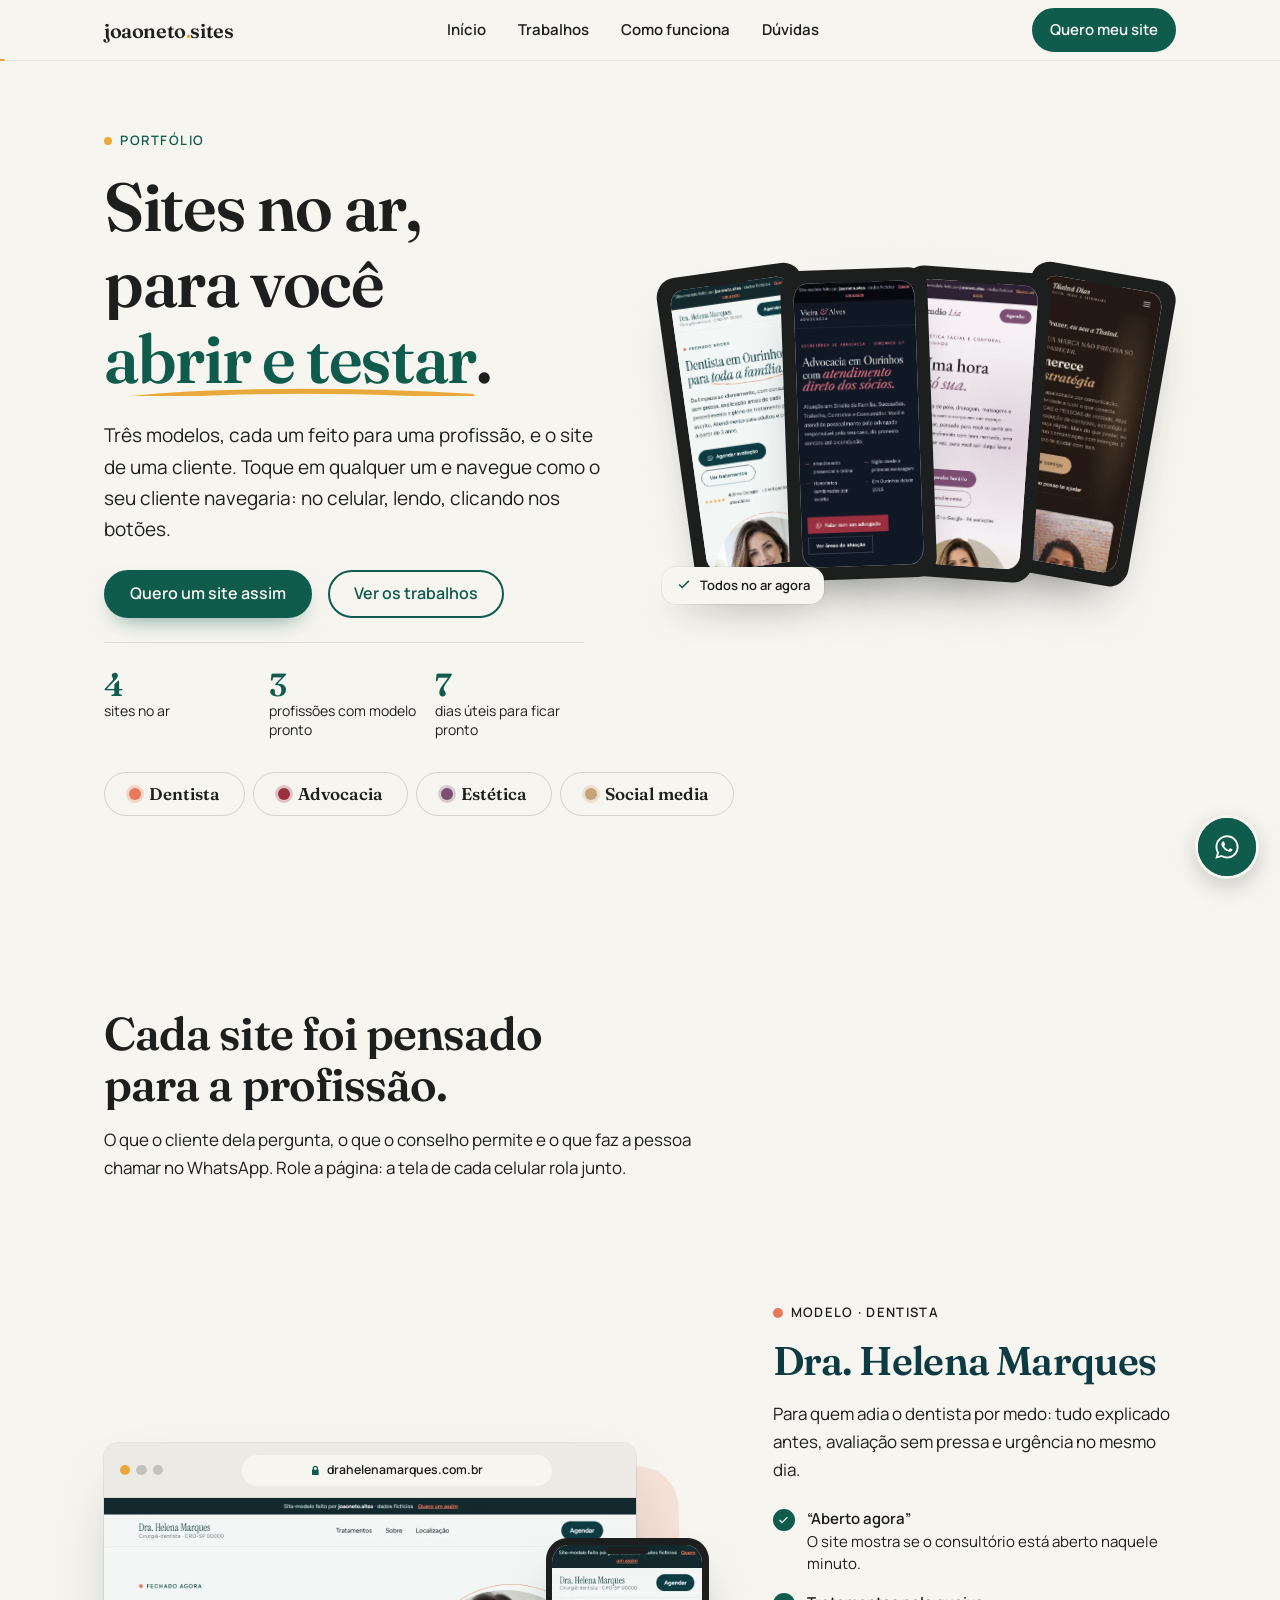
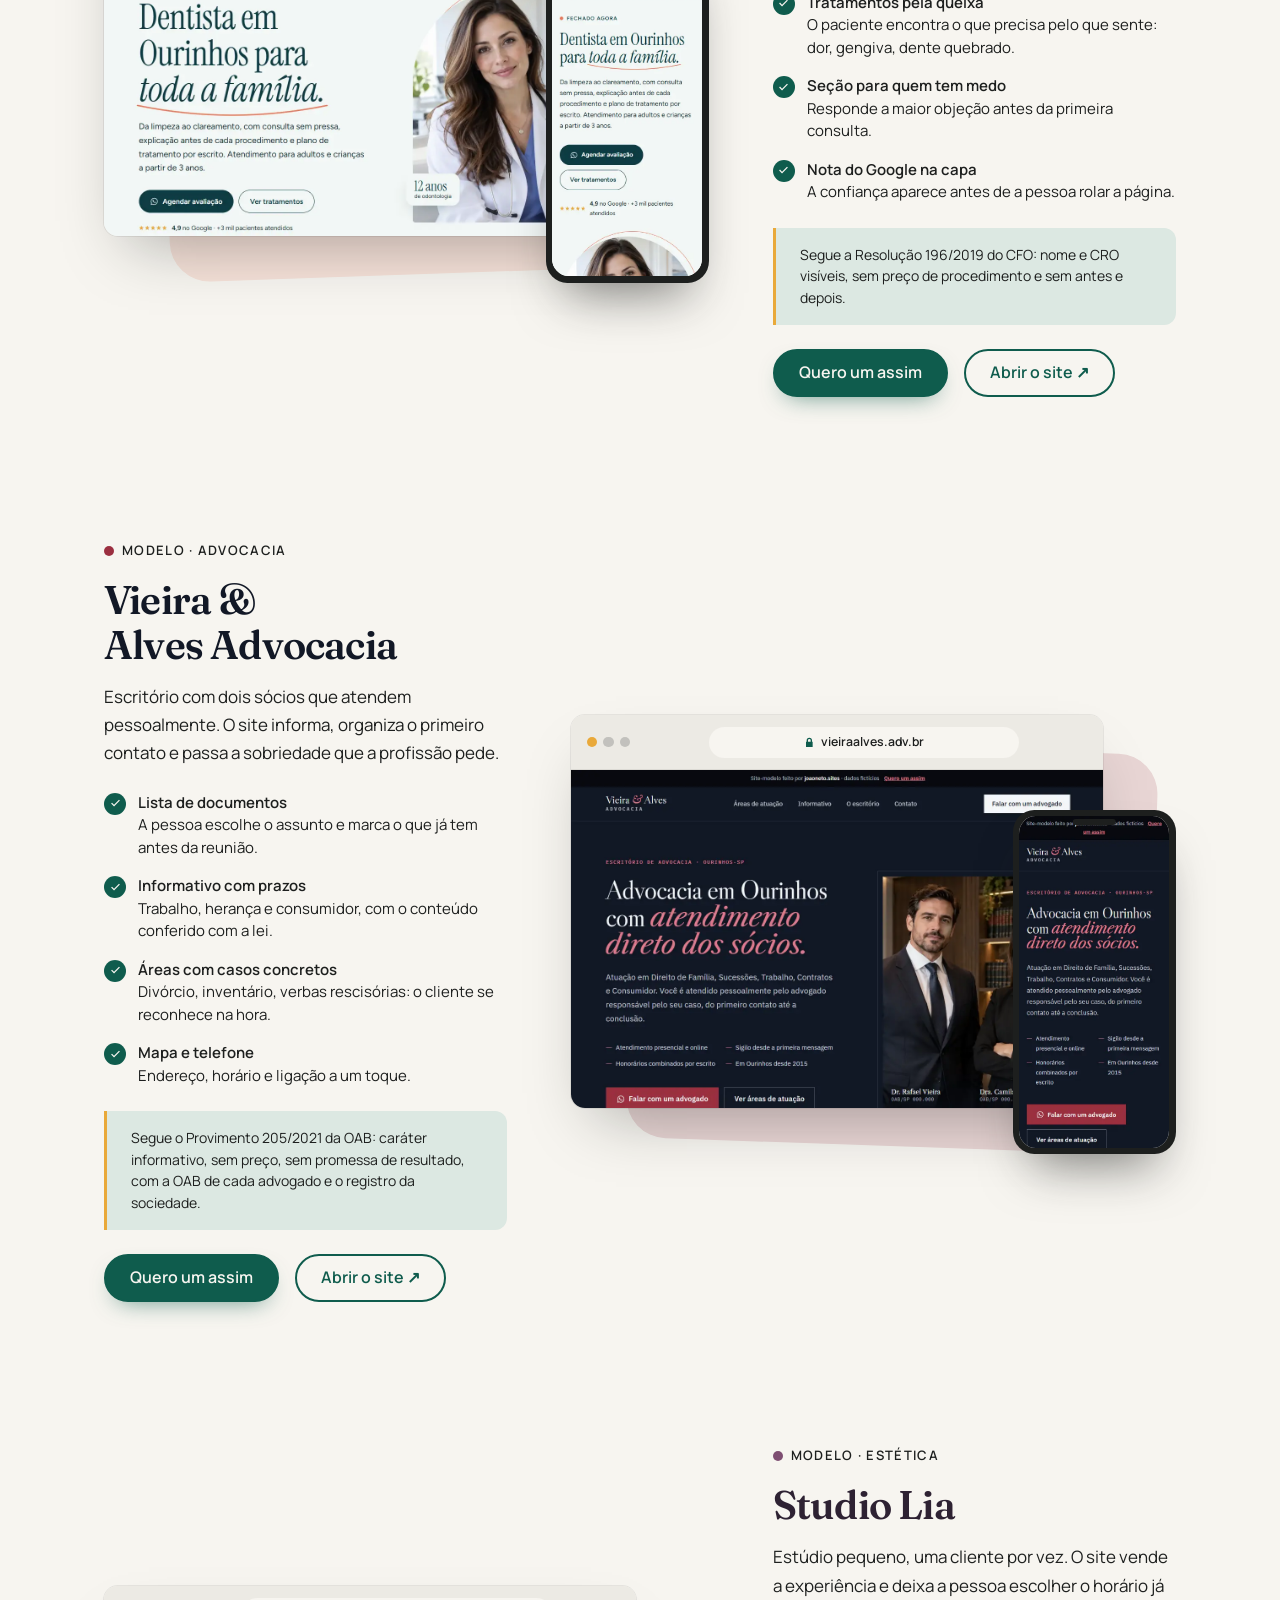
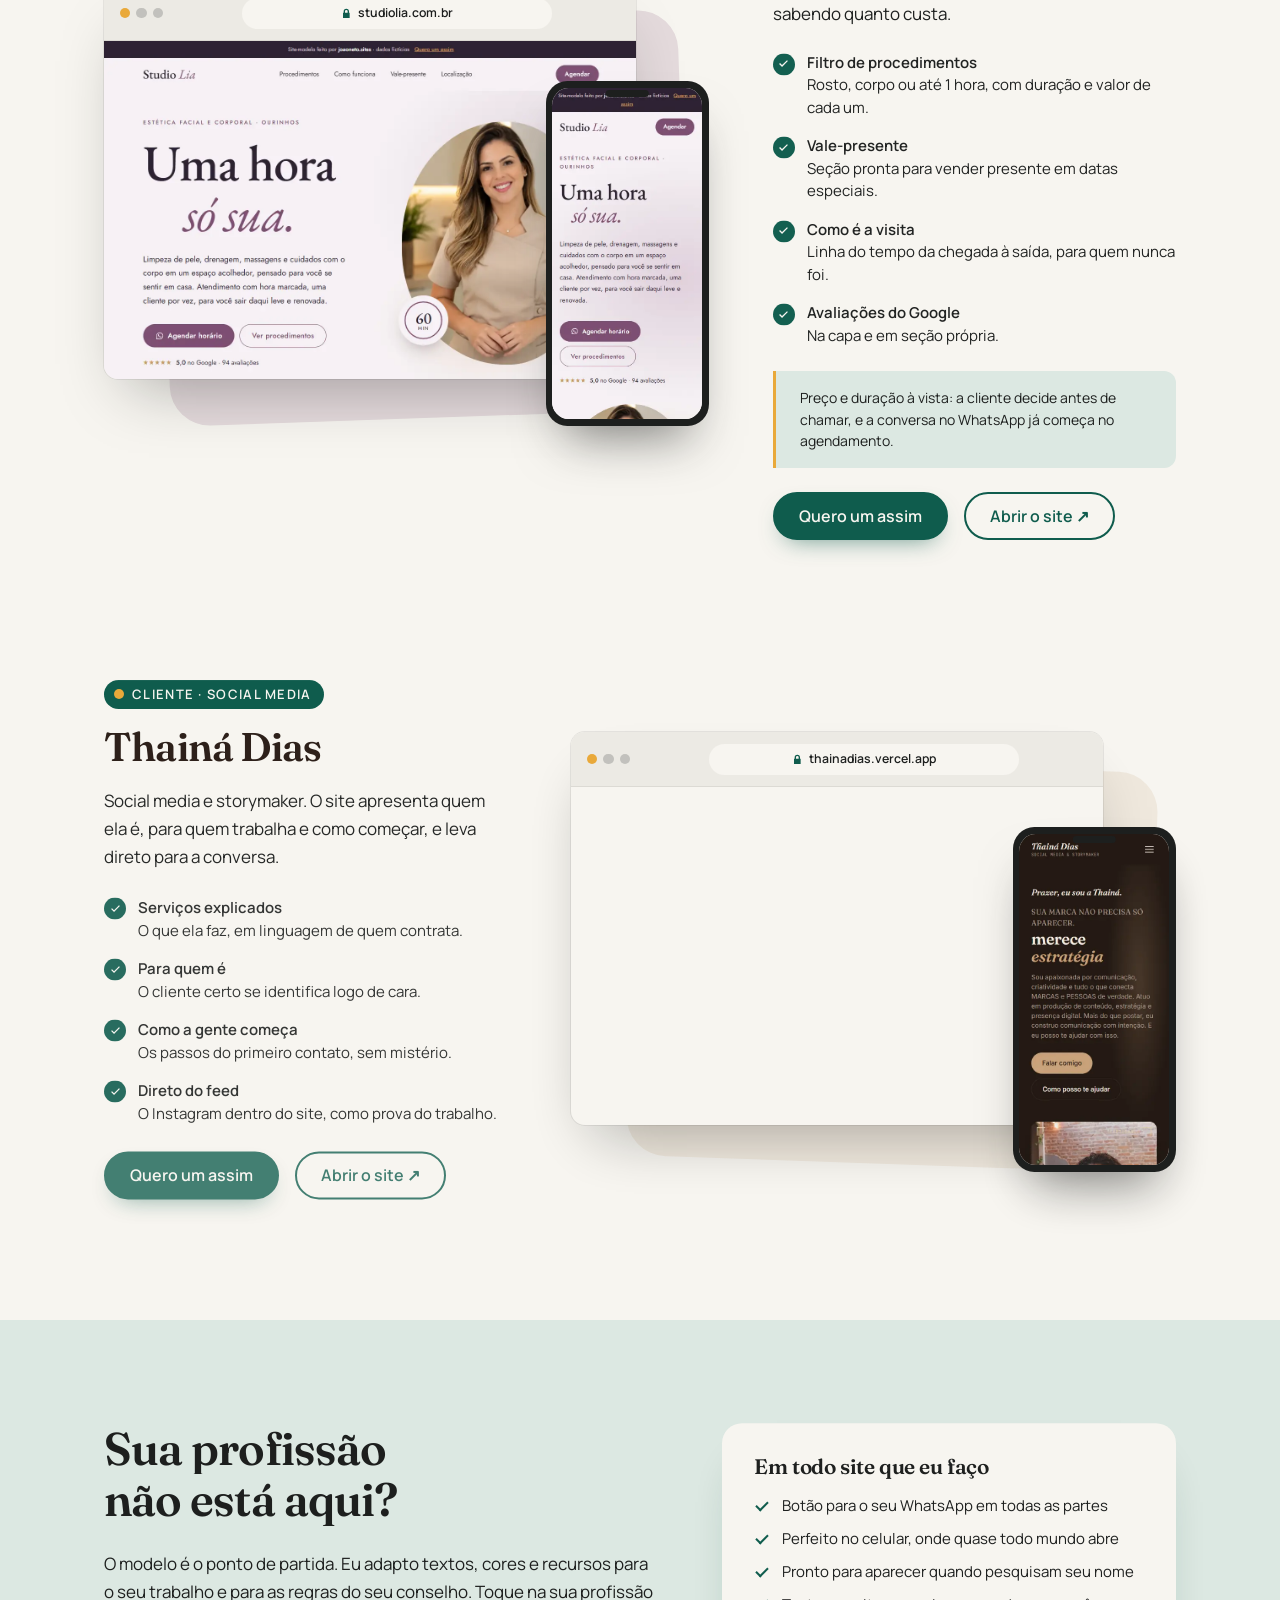
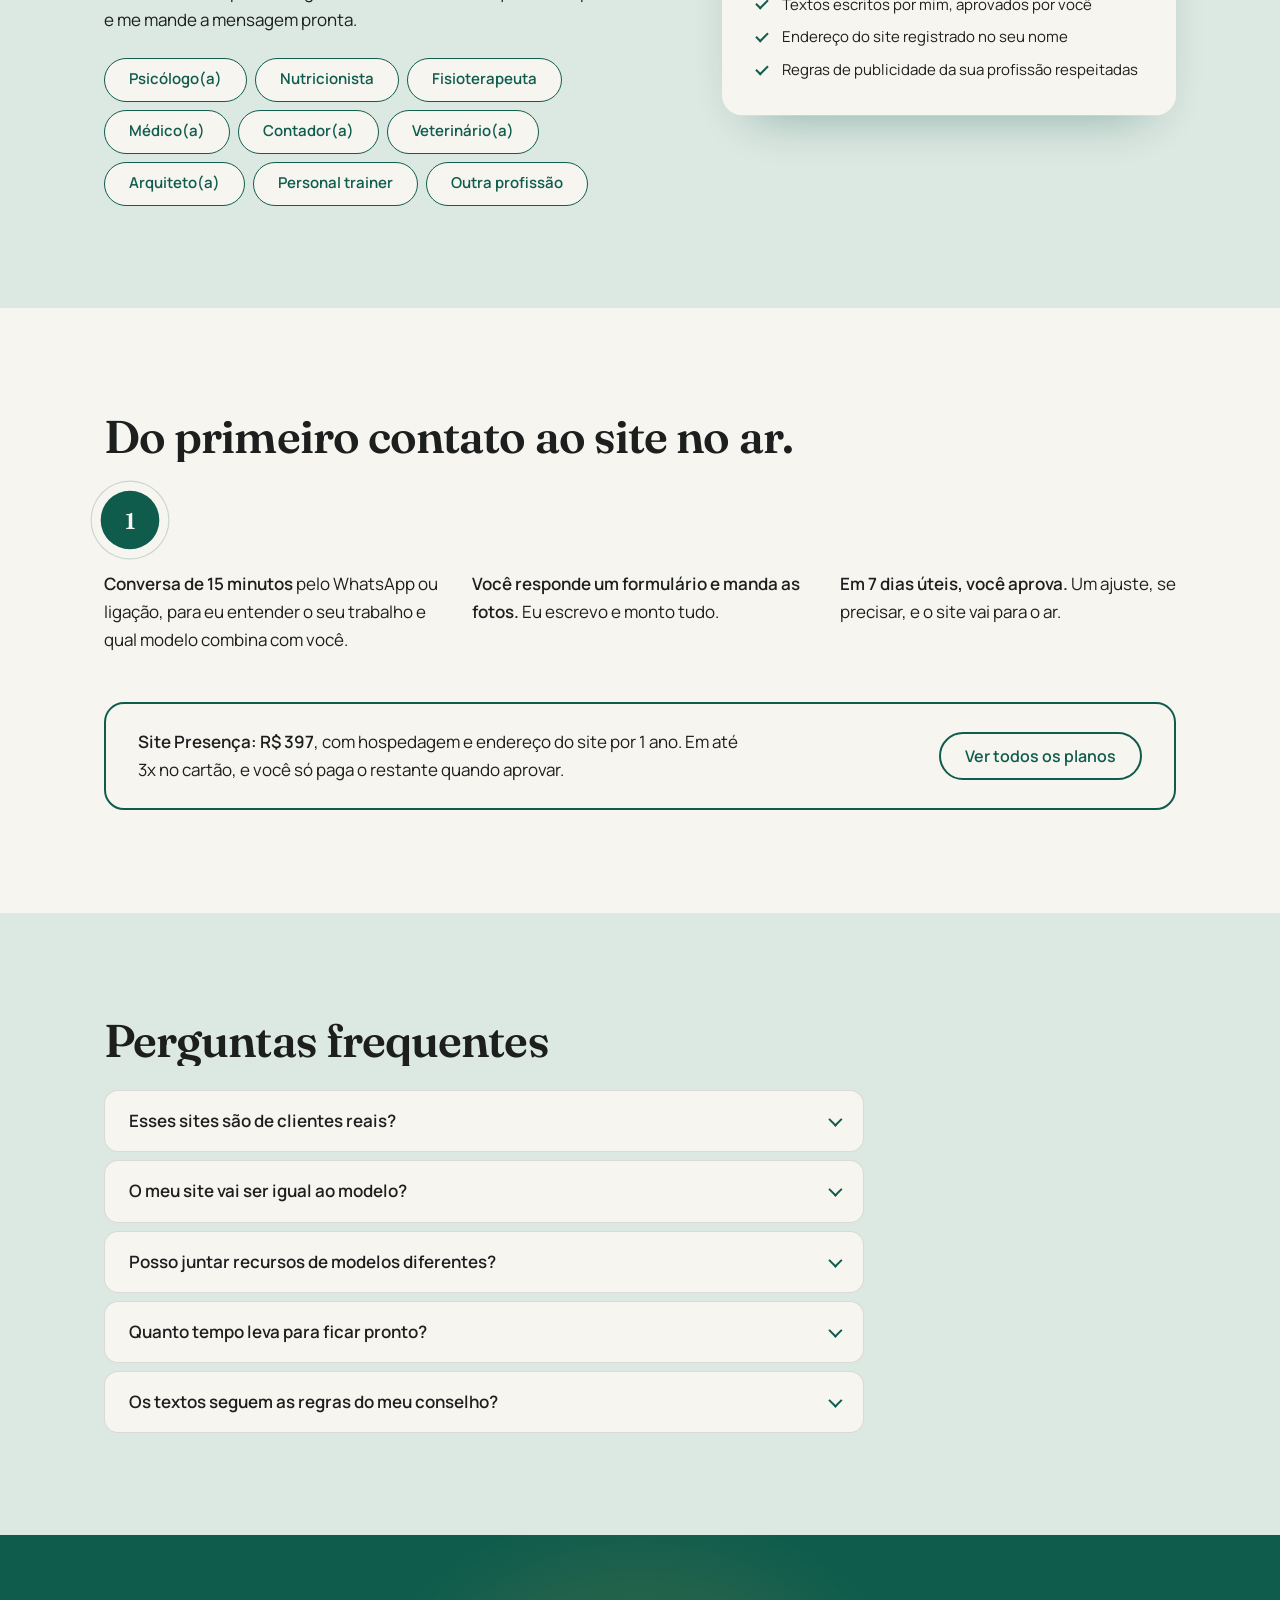
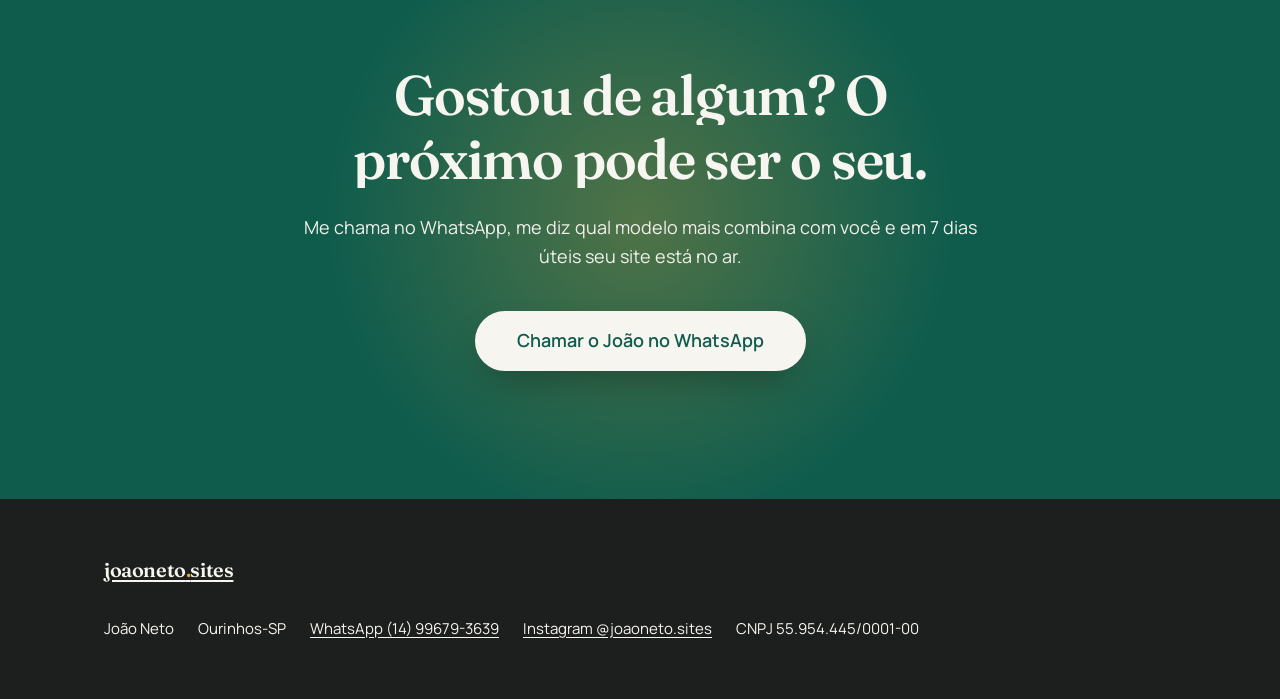
==== commit cb71e7b2: "Portfólio: corrige número de profissões com conselho (estética não tem) Co-Authored-By: Claude Opus " ====
--- a/portfolio.html
+++ b/portfolio.html
@@ -68,7 +68,7 @@
         <p class="rotulo-portfolio" data-surge>Portfólio</p>
         <h1 id="capa-titulo">Sites no ar, para você <span class="destaque">abrir e testar<svg class="destaque__traco" viewBox="0 0 200 12" preserveAspectRatio="none" aria-hidden="true" focusable="false"><path d="M2 9c40-6 110-8 196-3"/></svg></span>.</h1>
 
-        <p class="capa__texto" data-surge>Três modelos feitos para profissões com regras próprias e o site de uma cliente. Toque em qualquer um e navegue como o seu cliente navegaria: no celular, lendo, clicando nos botões.</p>
+        <p class="capa__texto" data-surge>Três modelos, cada um feito para uma profissão, e o site de uma cliente. Toque em qualquer um e navegue como o seu cliente navegaria: no celular, lendo, clicando nos botões.</p>
 
         <div class="botoes" data-surge>
           <a class="botao botao--primario botao--ima"
@@ -79,7 +79,7 @@
 
         <ul class="numeros" data-surge>
           <li><b>4</b> sites no ar</li>
-          <li><b>3</b> profissões com regras de conselho</li>
+          <li><b>3</b> profissões com modelo pronto</li>
           <li><b>7</b> dias úteis para ficar pronto</li>
         </ul>
       </div>
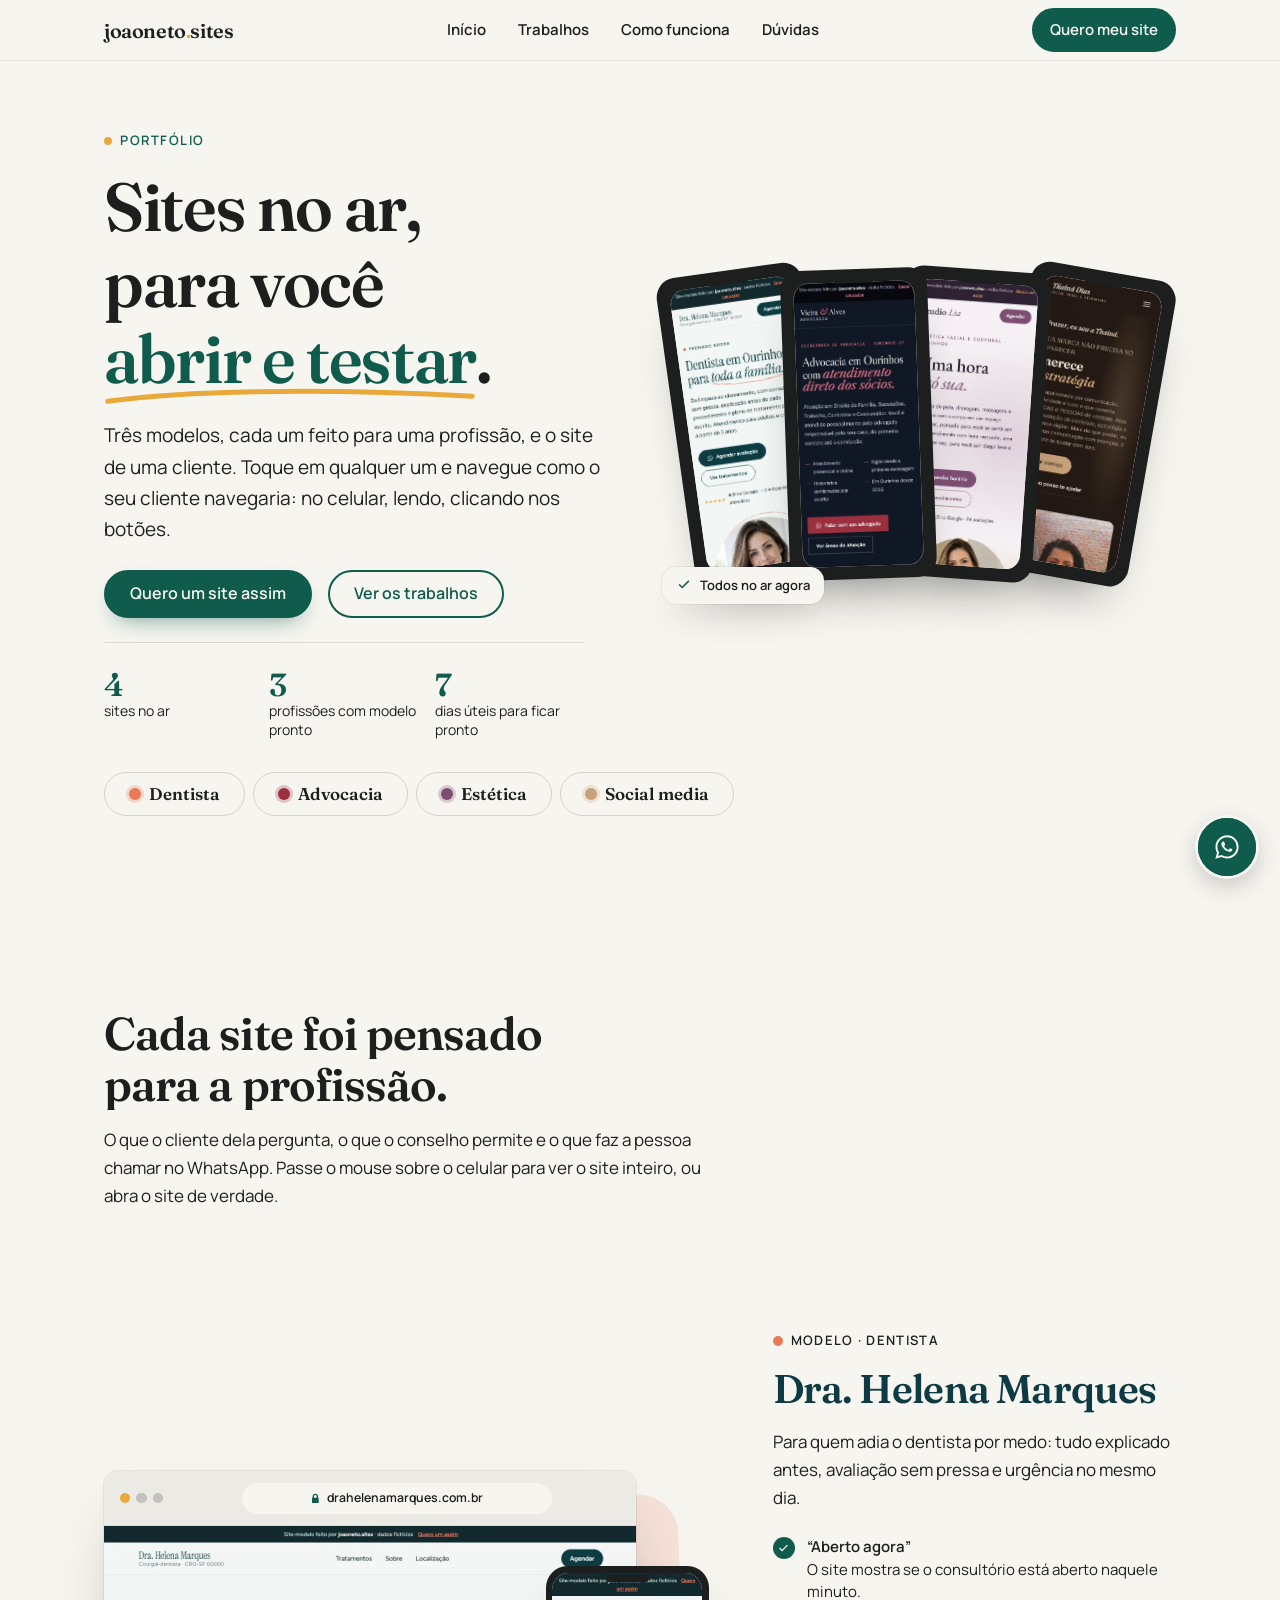
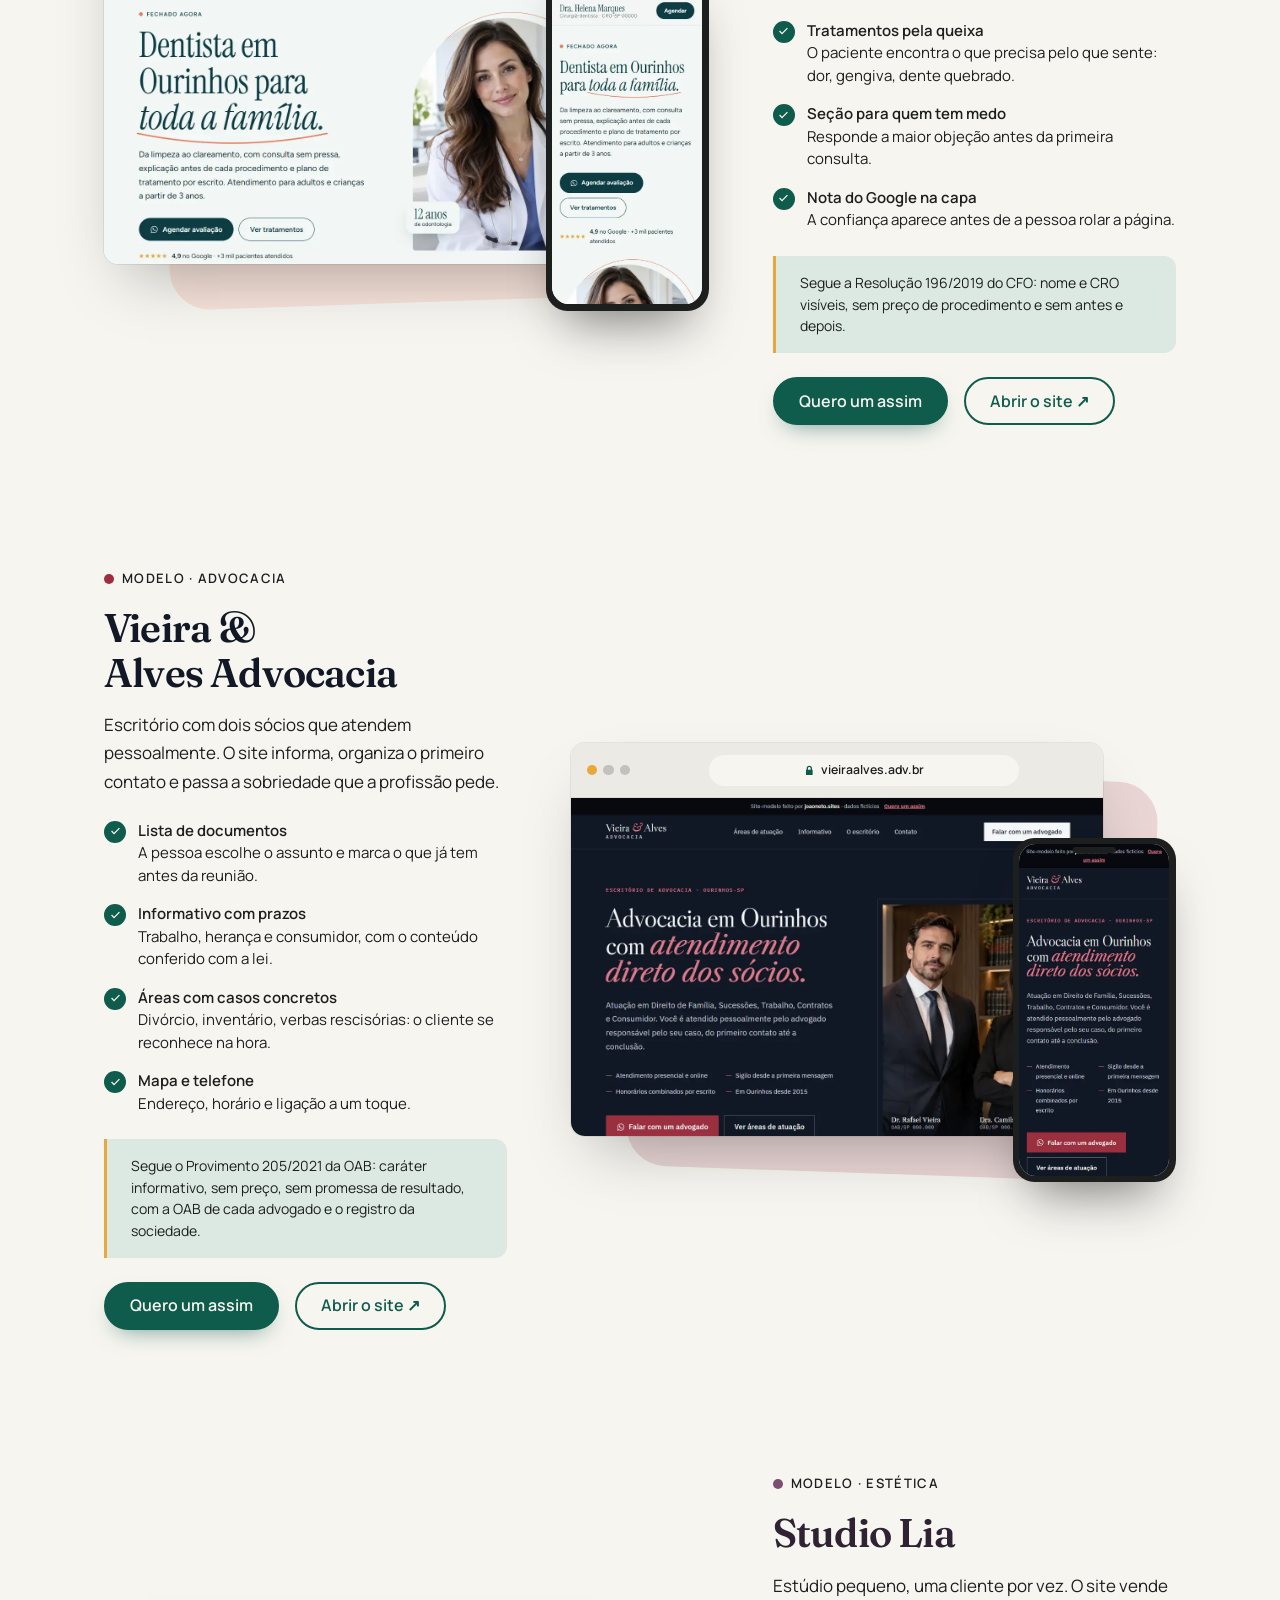
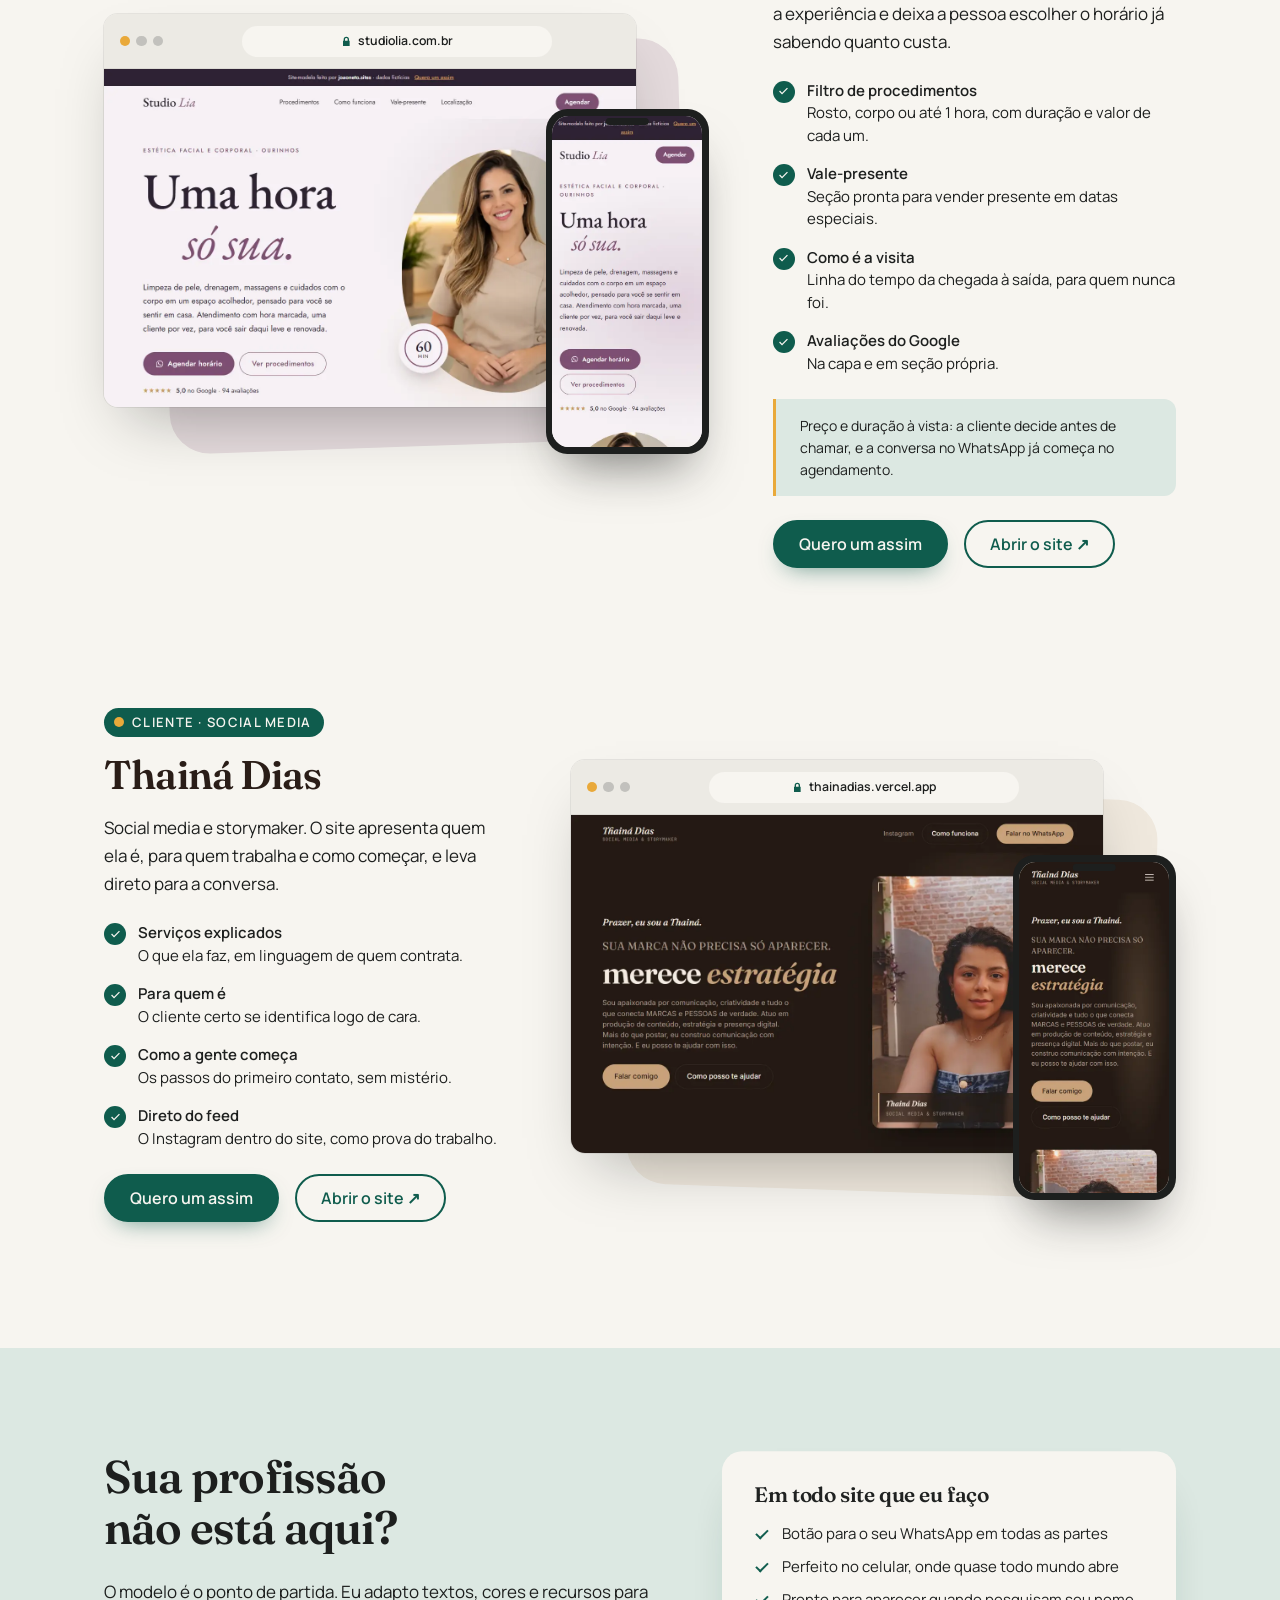
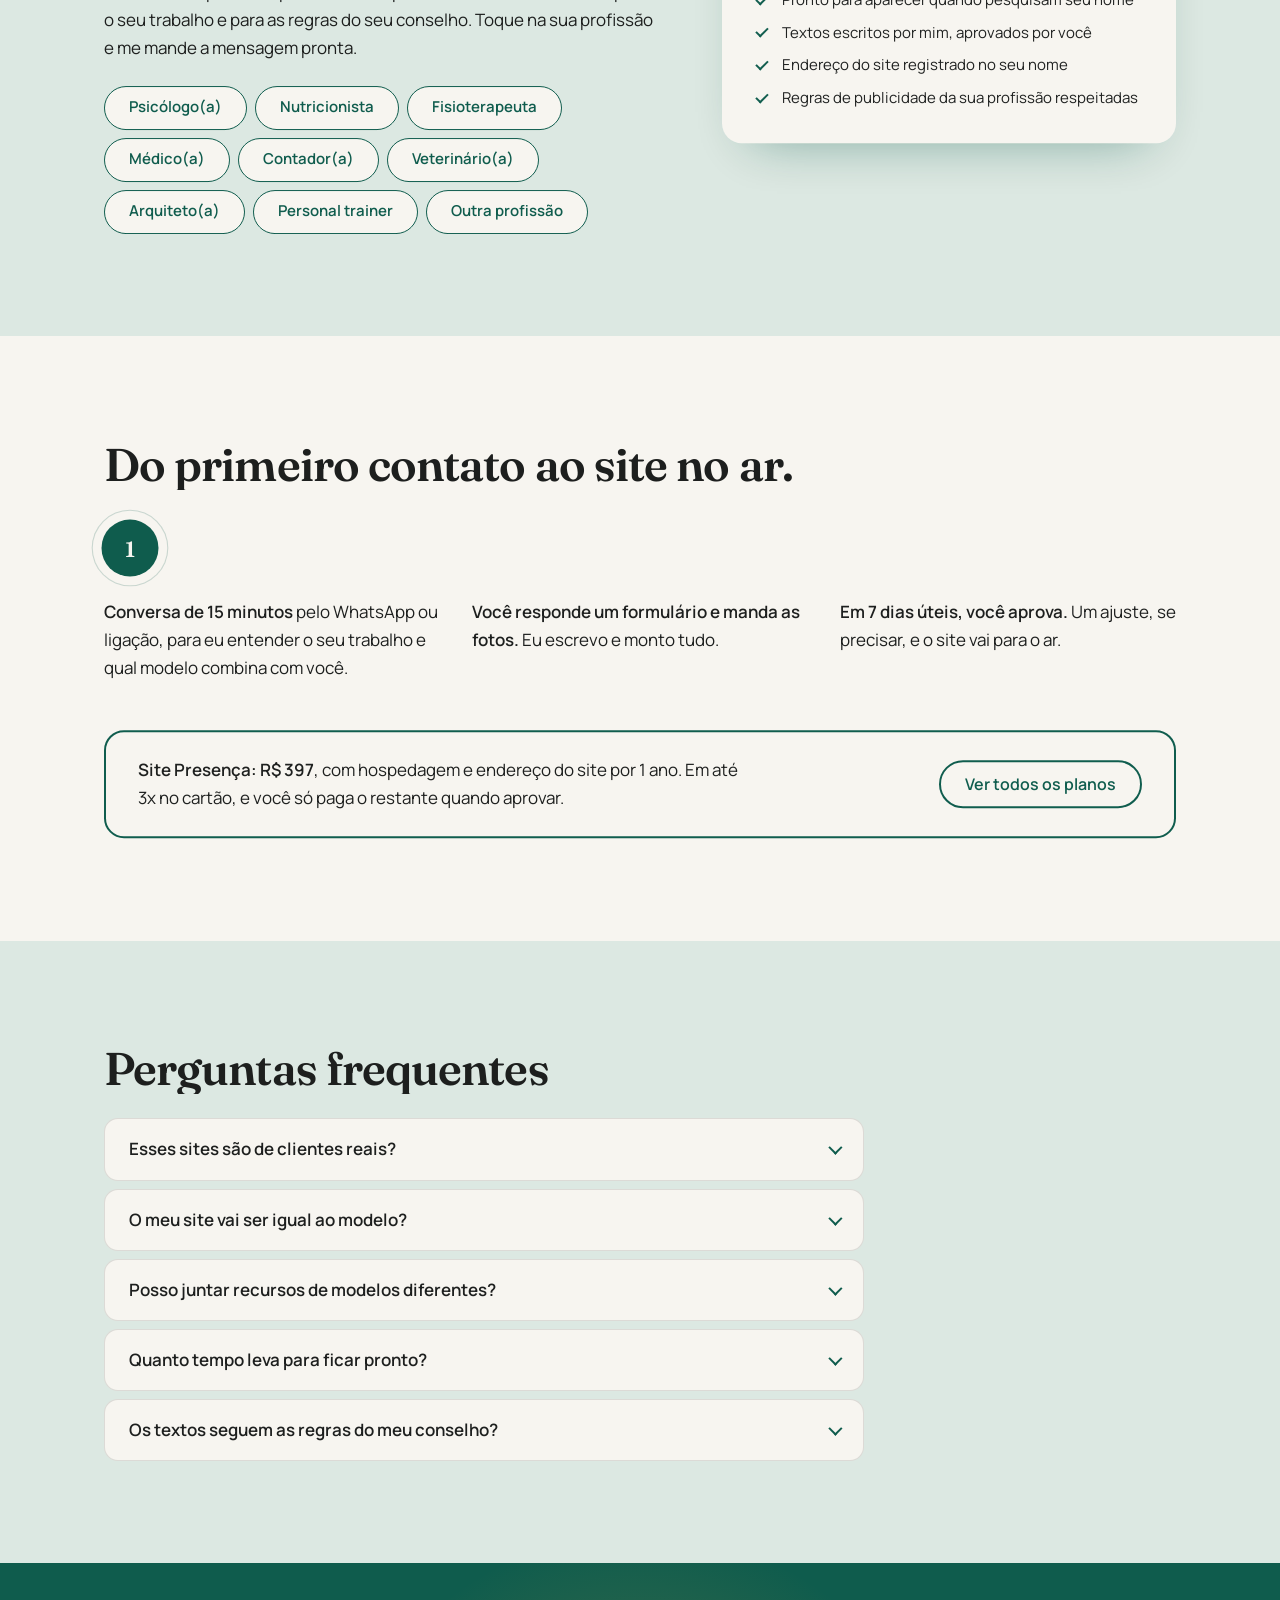
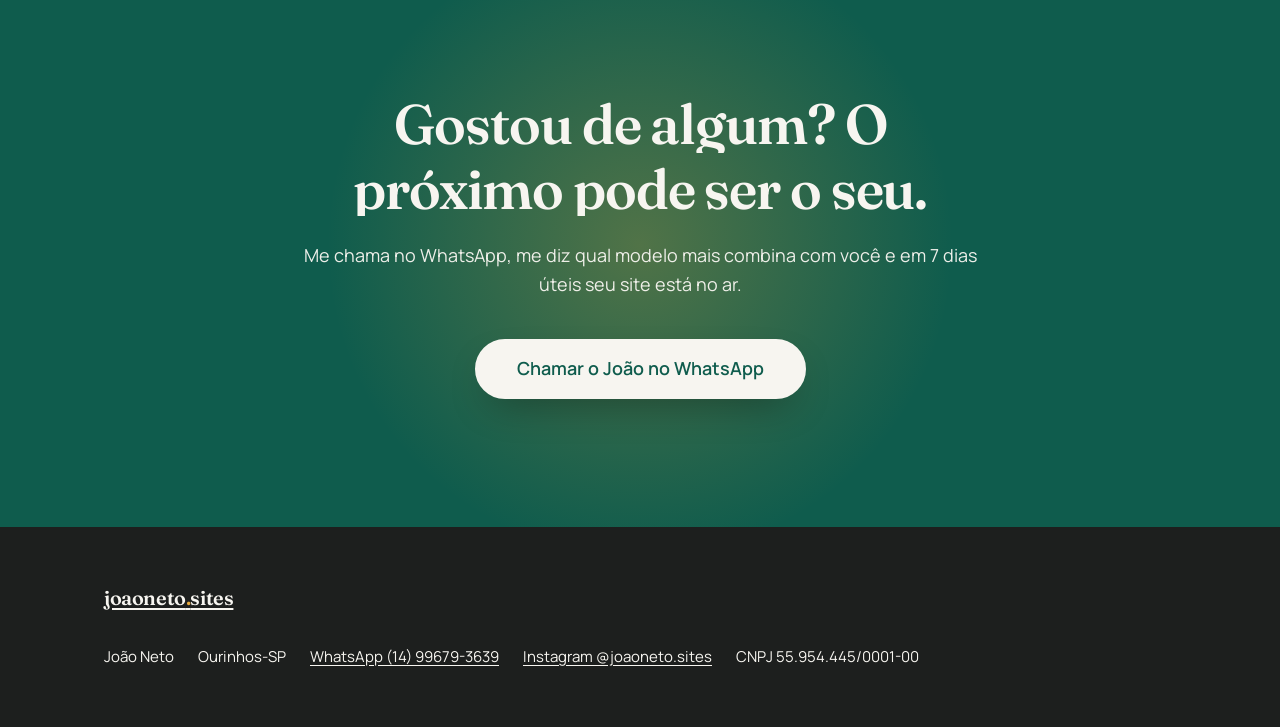
==== commit 442bd970: "Celulares rolam com o mouse; polimento de desempenho e movimento - Celulares da galeria, do leque e " ====
--- a/portfolio.html
+++ b/portfolio.html
@@ -39,7 +39,6 @@
 <a class="so-leitor" href="#conteudo">Ir para o conteúdo</a>
 
 <header class="topo">
-  <span class="progresso" aria-hidden="true"></span>
   <div class="envelope topo__linha">
     <a class="logo" href="./">joaoneto<span class="logo__ponto">.</span>sites</a>
 
@@ -71,7 +70,7 @@
         <p class="capa__texto" data-surge>Três modelos, cada um feito para uma profissão, e o site de uma cliente. Toque em qualquer um e navegue como o seu cliente navegaria: no celular, lendo, clicando nos botões.</p>
 
         <div class="botoes" data-surge>
-          <a class="botao botao--primario botao--ima"
+          <a class="botao botao--primario"
              href="https://wa.me/5514996793639?text=Oi%2C%20Jo%C3%A3o!%20Vi%20seu%20portf%C3%B3lio%20e%20quero%20um%20site.%20Sou%20%5Bprofiss%C3%A3o%5D%20em%20%5Bcidade%5D."
              target="_blank" rel="noopener">Quero um site assim</a>
           <a class="botao botao--secundario" href="#trabalhos">Ver os trabalhos</a>
@@ -86,16 +85,16 @@
 
       <div class="leque">
         <a class="celular" href="#caso-dentista" aria-label="Ver o site de dentista">
-          <div class="celular__tela"><img src="assets/rolagem-dentista.webp" width="390" height="3600" alt="" decoding="async"></div>
+          <div class="celular__tela"><img src="assets/rolagem-dentista.webp?v=2" width="390" height="3600" alt="" decoding="async"></div>
         </a>
         <a class="celular" href="#caso-advocacia" aria-label="Ver o site de advocacia">
-          <div class="celular__tela"><img src="assets/rolagem-advocacia.webp" width="390" height="3600" alt="" decoding="async"></div>
+          <div class="celular__tela"><img src="assets/rolagem-advocacia.webp?v=2" width="390" height="3600" alt="" decoding="async"></div>
         </a>
         <a class="celular" href="#caso-estetica" aria-label="Ver o site de estética">
-          <div class="celular__tela"><img src="assets/rolagem-estetica.webp" width="390" height="3600" alt="" decoding="async"></div>
+          <div class="celular__tela"><img src="assets/rolagem-estetica.webp?v=2" width="390" height="3600" alt="" decoding="async"></div>
         </a>
         <a class="celular" href="#caso-thaina" aria-label="Ver o site da Thainá Dias">
-          <div class="celular__tela"><img src="assets/rolagem-thaina.webp" width="390" height="3600" alt="" loading="lazy" decoding="async"></div>
+          <div class="celular__tela"><img src="assets/rolagem-thaina.webp?v=2" width="390" height="3600" alt="" loading="lazy" decoding="async"></div>
         </a>
         <span class="etiqueta etiqueta--leque" aria-hidden="true">
           <svg viewBox="0 0 16 16" focusable="false"><path d="M6.2 11.6 2.6 8l1.1-1.1 2.5 2.5 6.1-6.1 1.1 1.1z"/></svg>
@@ -119,7 +118,7 @@
   <section class="secao" id="trabalhos" aria-labelledby="t-trabalhos">
     <div class="envelope">
       <h2 id="t-trabalhos" data-linhas>Cada site foi pensado para a profissão.</h2>
-      <p class="secao__apoio" data-surge>O que o cliente dela pergunta, o que o conselho permite e o que faz a pessoa chamar no WhatsApp. Role a página: a tela de cada celular rola junto.</p>
+      <p class="secao__apoio" data-surge>O que o cliente dela pergunta, o que o conselho permite e o que faz a pessoa chamar no WhatsApp. Passe o mouse sobre o celular para ver o site inteiro, ou abra o site de verdade.</p>
 
       <!-- Dentista -->
       <article class="caso caso--dentista" id="caso-dentista" aria-labelledby="n-dentista">
@@ -135,22 +134,22 @@
             <img src="assets/tela-dentista.webp" width="1280" height="800" alt="Capa do site-modelo de dentista no computador" loading="lazy" decoding="async">
           </div>
           <a class="celular" href="https://joaoneto-modelo-dentista.vercel.app" target="_blank" rel="noopener" aria-label="Abrir o site-modelo de dentista">
-            <div class="celular__tela"><img src="assets/rolagem-dentista.webp" width="390" height="3600" alt="" loading="lazy" decoding="async"></div>
+            <div class="celular__tela"><img src="assets/rolagem-dentista.webp?v=2" width="390" height="3600" alt="" loading="lazy" decoding="async"></div>
           </a>
         </div>
 
-        <div class="caso__texto">
-          <p class="caso__tag" data-surge>Modelo · Dentista</p>
-          <h3 class="caso__nome" id="n-dentista" data-surge>Dra. Helena Marques</h3>
-          <p class="caso__resumo" data-surge>Para quem adia o dentista por medo: tudo explicado antes, avaliação sem pressa e urgência no mesmo dia.</p>
-          <ul class="caso__recursos" data-surge>
+        <div class="caso__texto" data-surge>
+          <p class="caso__tag">Modelo · Dentista</p>
+          <h3 class="caso__nome" id="n-dentista">Dra. Helena Marques</h3>
+          <p class="caso__resumo">Para quem adia o dentista por medo: tudo explicado antes, avaliação sem pressa e urgência no mesmo dia.</p>
+          <ul class="caso__recursos">
             <li><b>“Aberto agora”</b> O site mostra se o consultório está aberto naquele minuto.</li>
             <li><b>Tratamentos pela queixa</b> O paciente encontra o que precisa pelo que sente: dor, gengiva, dente quebrado.</li>
             <li><b>Seção para quem tem medo</b> Responde a maior objeção antes da primeira consulta.</li>
             <li><b>Nota do Google na capa</b> A confiança aparece antes de a pessoa rolar a página.</li>
           </ul>
-          <p class="caso__regra" data-surge>Segue a Resolução 196/2019 do CFO: nome e CRO visíveis, sem preço de procedimento e sem antes e depois.</p>
-          <div class="botoes" data-surge>
+          <p class="caso__regra">Segue a Resolução 196/2019 do CFO: nome e CRO visíveis, sem preço de procedimento e sem antes e depois.</p>
+          <div class="botoes">
             <a class="botao botao--primario"
                href="https://wa.me/5514996793639?text=Oi%2C%20Jo%C3%A3o!%20Vi%20o%20modelo%20de%20dentista%20no%20seu%20portf%C3%B3lio%20e%20quero%20um%20assim.%20Sou%20%5Bprofiss%C3%A3o%5D%20em%20%5Bcidade%5D."
                target="_blank" rel="noopener">Quero um assim</a>
@@ -173,22 +172,22 @@
             <img src="assets/tela-advocacia.webp" width="1280" height="800" alt="Capa do site-modelo de escritório de advocacia no computador" loading="lazy" decoding="async">
           </div>
           <a class="celular" href="https://joaoneto-modelo-advocacia.vercel.app" target="_blank" rel="noopener" aria-label="Abrir o site-modelo de advocacia">
-            <div class="celular__tela"><img src="assets/rolagem-advocacia.webp" width="390" height="3600" alt="" loading="lazy" decoding="async"></div>
+            <div class="celular__tela"><img src="assets/rolagem-advocacia.webp?v=2" width="390" height="3600" alt="" loading="lazy" decoding="async"></div>
           </a>
         </div>
 
-        <div class="caso__texto">
-          <p class="caso__tag" data-surge>Modelo · Advocacia</p>
-          <h3 class="caso__nome" id="n-advocacia" data-surge>Vieira &amp; Alves Advocacia</h3>
-          <p class="caso__resumo" data-surge>Escritório com dois sócios que atendem pessoalmente. O site informa, organiza o primeiro contato e passa a sobriedade que a profissão pede.</p>
-          <ul class="caso__recursos" data-surge>
+        <div class="caso__texto" data-surge>
+          <p class="caso__tag">Modelo · Advocacia</p>
+          <h3 class="caso__nome" id="n-advocacia">Vieira &amp; Alves Advocacia</h3>
+          <p class="caso__resumo">Escritório com dois sócios que atendem pessoalmente. O site informa, organiza o primeiro contato e passa a sobriedade que a profissão pede.</p>
+          <ul class="caso__recursos">
             <li><b>Lista de documentos</b> A pessoa escolhe o assunto e marca o que já tem antes da reunião.</li>
             <li><b>Informativo com prazos</b> Trabalho, herança e consumidor, com o conteúdo conferido com a lei.</li>
             <li><b>Áreas com casos concretos</b> Divórcio, inventário, verbas rescisórias: o cliente se reconhece na hora.</li>
             <li><b>Mapa e telefone</b> Endereço, horário e ligação a um toque.</li>
           </ul>
-          <p class="caso__regra" data-surge>Segue o Provimento 205/2021 da OAB: caráter informativo, sem preço, sem promessa de resultado, com a OAB de cada advogado e o registro da sociedade.</p>
-          <div class="botoes" data-surge>
+          <p class="caso__regra">Segue o Provimento 205/2021 da OAB: caráter informativo, sem preço, sem promessa de resultado, com a OAB de cada advogado e o registro da sociedade.</p>
+          <div class="botoes">
             <a class="botao botao--primario"
                href="https://wa.me/5514996793639?text=Oi%2C%20Jo%C3%A3o!%20Vi%20o%20modelo%20de%20advogado%20no%20seu%20portf%C3%B3lio%20e%20quero%20um%20assim.%20Sou%20%5Bprofiss%C3%A3o%5D%20em%20%5Bcidade%5D."
                target="_blank" rel="noopener">Quero um assim</a>
@@ -211,22 +210,22 @@
             <img src="assets/tela-estetica.webp" width="1280" height="800" alt="Capa do site-modelo de estúdio de estética no computador" loading="lazy" decoding="async">
           </div>
           <a class="celular" href="https://joaoneto-modelo-estetica.vercel.app" target="_blank" rel="noopener" aria-label="Abrir o site-modelo de estética">
-            <div class="celular__tela"><img src="assets/rolagem-estetica.webp" width="390" height="3600" alt="" loading="lazy" decoding="async"></div>
+            <div class="celular__tela"><img src="assets/rolagem-estetica.webp?v=2" width="390" height="3600" alt="" loading="lazy" decoding="async"></div>
           </a>
         </div>
 
-        <div class="caso__texto">
-          <p class="caso__tag" data-surge>Modelo · Estética</p>
-          <h3 class="caso__nome" id="n-estetica" data-surge>Studio Lia</h3>
-          <p class="caso__resumo" data-surge>Estúdio pequeno, uma cliente por vez. O site vende a experiência e deixa a pessoa escolher o horário já sabendo quanto custa.</p>
-          <ul class="caso__recursos" data-surge>
+        <div class="caso__texto" data-surge>
+          <p class="caso__tag">Modelo · Estética</p>
+          <h3 class="caso__nome" id="n-estetica">Studio Lia</h3>
+          <p class="caso__resumo">Estúdio pequeno, uma cliente por vez. O site vende a experiência e deixa a pessoa escolher o horário já sabendo quanto custa.</p>
+          <ul class="caso__recursos">
             <li><b>Filtro de procedimentos</b> Rosto, corpo ou até 1 hora, com duração e valor de cada um.</li>
             <li><b>Vale-presente</b> Seção pronta para vender presente em datas especiais.</li>
             <li><b>Como é a visita</b> Linha do tempo da chegada à saída, para quem nunca foi.</li>
             <li><b>Avaliações do Google</b> Na capa e em seção própria.</li>
           </ul>
-          <p class="caso__regra" data-surge>Preço e duração à vista: a cliente decide antes de chamar, e a conversa no WhatsApp já começa no agendamento.</p>
-          <div class="botoes" data-surge>
+          <p class="caso__regra">Preço e duração à vista: a cliente decide antes de chamar, e a conversa no WhatsApp já começa no agendamento.</p>
+          <div class="botoes">
             <a class="botao botao--primario"
                href="https://wa.me/5514996793639?text=Oi%2C%20Jo%C3%A3o!%20Vi%20o%20modelo%20de%20esteticista%20no%20seu%20portf%C3%B3lio%20e%20quero%20um%20assim.%20Sou%20%5Bprofiss%C3%A3o%5D%20em%20%5Bcidade%5D."
                target="_blank" rel="noopener">Quero um assim</a>
@@ -249,21 +248,21 @@
             <img src="assets/tela-thaina.webp" width="1280" height="800" alt="Capa do site da Thainá Dias no computador" loading="lazy" decoding="async">
           </div>
           <a class="celular" href="https://thainadias.vercel.app" target="_blank" rel="noopener" aria-label="Abrir o site da Thainá Dias">
-            <div class="celular__tela"><img src="assets/rolagem-thaina.webp" width="390" height="3600" alt="" loading="lazy" decoding="async"></div>
+            <div class="celular__tela"><img src="assets/rolagem-thaina.webp?v=2" width="390" height="3600" alt="" loading="lazy" decoding="async"></div>
           </a>
         </div>
 
-        <div class="caso__texto">
-          <p class="caso__tag caso__tag--cliente" data-surge>Cliente · Social media</p>
-          <h3 class="caso__nome" id="n-thaina" data-surge>Thainá Dias</h3>
-          <p class="caso__resumo" data-surge>Social media e storymaker. O site apresenta quem ela é, para quem trabalha e como começar, e leva direto para a conversa.</p>
-          <ul class="caso__recursos" data-surge>
+        <div class="caso__texto" data-surge>
+          <p class="caso__tag caso__tag--cliente">Cliente · Social media</p>
+          <h3 class="caso__nome" id="n-thaina">Thainá Dias</h3>
+          <p class="caso__resumo">Social media e storymaker. O site apresenta quem ela é, para quem trabalha e como começar, e leva direto para a conversa.</p>
+          <ul class="caso__recursos">
             <li><b>Serviços explicados</b> O que ela faz, em linguagem de quem contrata.</li>
             <li><b>Para quem é</b> O cliente certo se identifica logo de cara.</li>
             <li><b>Como a gente começa</b> Os passos do primeiro contato, sem mistério.</li>
             <li><b>Direto do feed</b> O Instagram dentro do site, como prova do trabalho.</li>
           </ul>
-          <div class="botoes" data-surge>
+          <div class="botoes">
             <a class="botao botao--primario"
                href="https://wa.me/5514996793639?text=Oi%2C%20Jo%C3%A3o!%20Vi%20o%20site%20da%20Thain%C3%A1%20no%20seu%20portf%C3%B3lio%20e%20quero%20um%20assim.%20Sou%20%5Bprofiss%C3%A3o%5D%20em%20%5Bcidade%5D."
                target="_blank" rel="noopener">Quero um assim</a>
@@ -380,7 +379,7 @@
 
       <p data-surge>Me chama no WhatsApp, me diz qual modelo mais combina com você e em 7 dias úteis seu site está no ar.</p>
 
-      <a class="botao botao--claro botao--grande botao--ima"
+      <a class="botao botao--claro botao--grande"
          href="https://wa.me/5514996793639?text=Oi%2C%20Jo%C3%A3o!%20Vi%20seu%20portf%C3%B3lio%20e%20quero%20um%20site.%20Sou%20%5Bprofiss%C3%A3o%5D%20em%20%5Bcidade%5D."
          target="_blank" rel="noopener">Chamar o João no WhatsApp</a>
     </div>
--- a/css/style.css
+++ b/css/style.css
@@ -163,9 +163,9 @@
 /* Estados iniciais do que vai ser animado. So valem com a classe
    .movimento, que o boot.js poe quando ha JS e o usuario aceita movimento.
    Sem ela, tudo aparece pronto. */
-.movimento [data-surge] { opacity: 0; transform: translateY(24px); }
+/* a capa fica de fora: aparece no primeiro quadro, sem esperar o JS */
+.movimento main > section:not(.capa) [data-surge] { opacity: 0; transform: translateY(24px); }
 .movimento [data-linhas],
-.movimento #capa-titulo,
 .movimento .palco .navegador,
 .movimento .palco .celular--palco,
 .movimento .palco .etiqueta,
@@ -252,18 +252,6 @@
   gap: var(--e-3);
 }
 
-/* barra fina de progresso da leitura */
-.progresso {
-  position: absolute;
-  left: 0;
-  bottom: -1px;
-  width: 100%;
-  height: 2px;
-  background: var(--ambar);
-  transform: scaleX(0);
-  transform-origin: left;
-}
-
 .menu { display: none; gap: var(--e-4); }
 .menu a {
   position: relative;
@@ -415,11 +403,6 @@
     radial-gradient(closest-side, rgba(15, 92, 77, 0.22), transparent 72%) 12% 88% / 65% 65% no-repeat,
     radial-gradient(closest-side, var(--salvia), transparent 78%) 50% 50% / 100% 100% no-repeat;
   filter: blur(18px);
-  animation: respira 10s ease-in-out infinite alternate;
-}
-
-@keyframes respira {
-  to { transform: scale(1.08) rotate(4deg); }
 }
 
 .navegador {
@@ -586,6 +569,9 @@
   background: var(--papel);
 }
 .celular__tela img { width: 100%; height: auto; will-change: transform; }
+/* rolagem com o mouse (main.js): a transicao suaviza o movimento do cursor.
+   O palco fica de fora porque o GSAP ja anima a tela dele quadro a quadro. */
+.celular:not(.celular--palco) .celular__tela img { transition: transform 0.7s cubic-bezier(0.2, 0.8, 0.2, 1); }
 
 .celular--palco {
   position: absolute;
@@ -1149,12 +1135,10 @@
   font-size: 0.9375rem;
 }
 
-.galeria .celular { transition: transform 0.6s cubic-bezier(0.2, 0.8, 0.2, 1), box-shadow 0.6s ease; }
+/* sem inclinar: o celular precisa ficar parado sob o mouse para rolar */
+.galeria .celular { transition: translate 0.5s cubic-bezier(0.2, 0.8, 0.2, 1), box-shadow 0.5s ease; }
 @media (hover: hover) and (pointer: fine) {
-  .galeria .celular:hover {
-    transform: perspective(900px) rotateY(-9deg) rotateX(4deg) translateY(-8px);
-    box-shadow: 24px 44px 60px -30px rgba(29, 31, 30, 0.55);
-  }
+  .galeria .celular:hover { translate: 0 -6px; box-shadow: 0 40px 60px -30px rgba(29, 31, 30, 0.6); }
 }
 
 /* --------------------------------------------------------------------------
@@ -1318,7 +1302,6 @@
   height: 70vmax;
   translate: -50% -50%;
   background: radial-gradient(closest-side, rgba(233, 169, 58, 0.3), transparent 70%);
-  animation: respira 9s ease-in-out infinite alternate;
 }
 .fechamento .envelope {
   position: relative;
@@ -1383,7 +1366,7 @@
   inset: 0;
   border-radius: 50%;
   border: 2px solid var(--verde);
-  animation: anel 3.2s ease-out infinite;
+  animation: anel 3.2s ease-out 2s 3; /* chama atencao 3 vezes e para */
 }
 @keyframes anel {
   0% { transform: scale(1); opacity: 0.7; }
@@ -1486,7 +1469,6 @@
     radial-gradient(closest-side, rgba(15, 92, 77, 0.2), transparent 72%) 15% 85% / 60% 60% no-repeat,
     radial-gradient(closest-side, var(--salvia), transparent 78%) 50% 50% / 100% 100% no-repeat;
   filter: blur(18px);
-  animation: respira 10s ease-in-out infinite alternate;
 }
 .leque .celular {
   flex: none;
@@ -1503,7 +1485,7 @@
 .leque .celular:nth-child(2) { rotate: -2deg; z-index: 3; }
 .leque .celular:nth-child(3) { rotate: 4deg; translate: 0 12px; z-index: 2; }
 .leque .celular:nth-child(4) { display: none; rotate: 10deg; translate: 0 34px; z-index: 1; }
-.leque .celular:hover { z-index: 4; scale: 1.05; }
+.leque .celular:hover { z-index: 4; scale: 1.04; }
 .etiqueta--leque { left: 2%; bottom: 6%; animation: flutua 5s ease-in-out infinite; }
 
 .atalhos {
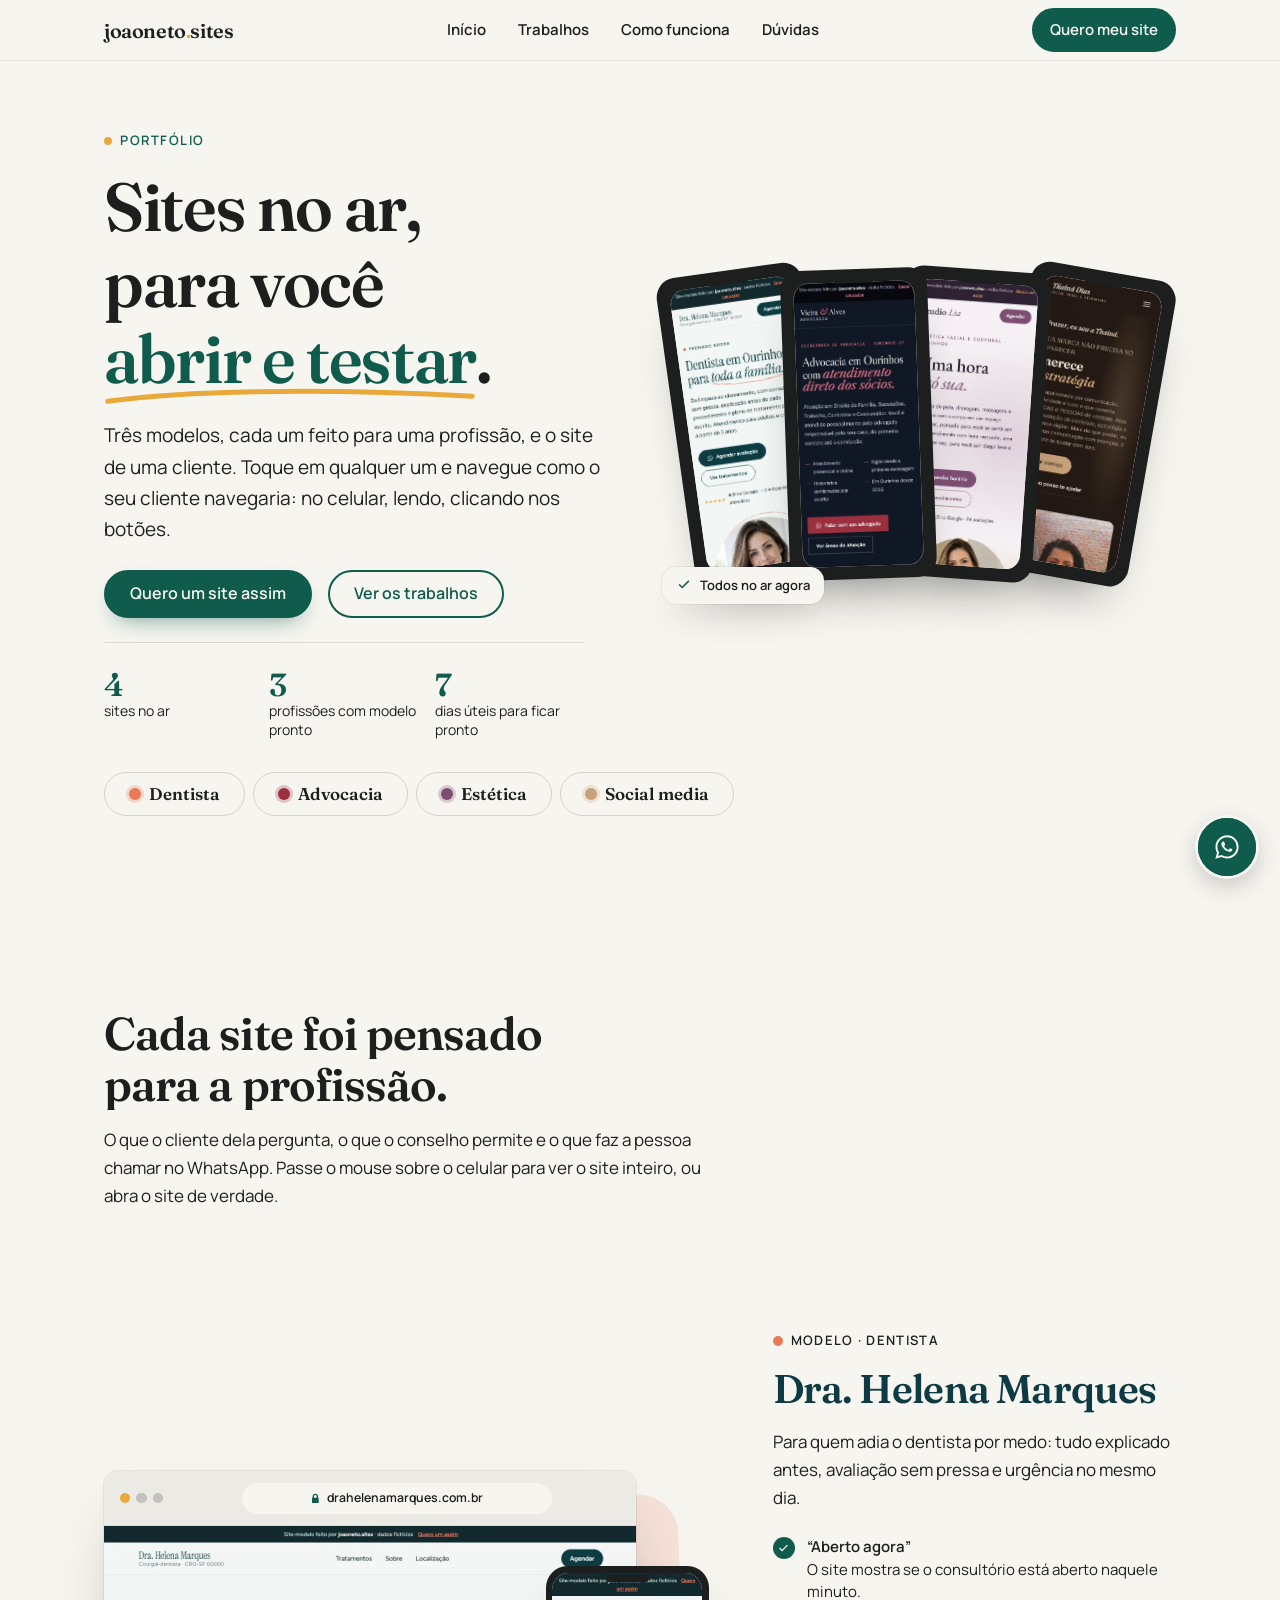
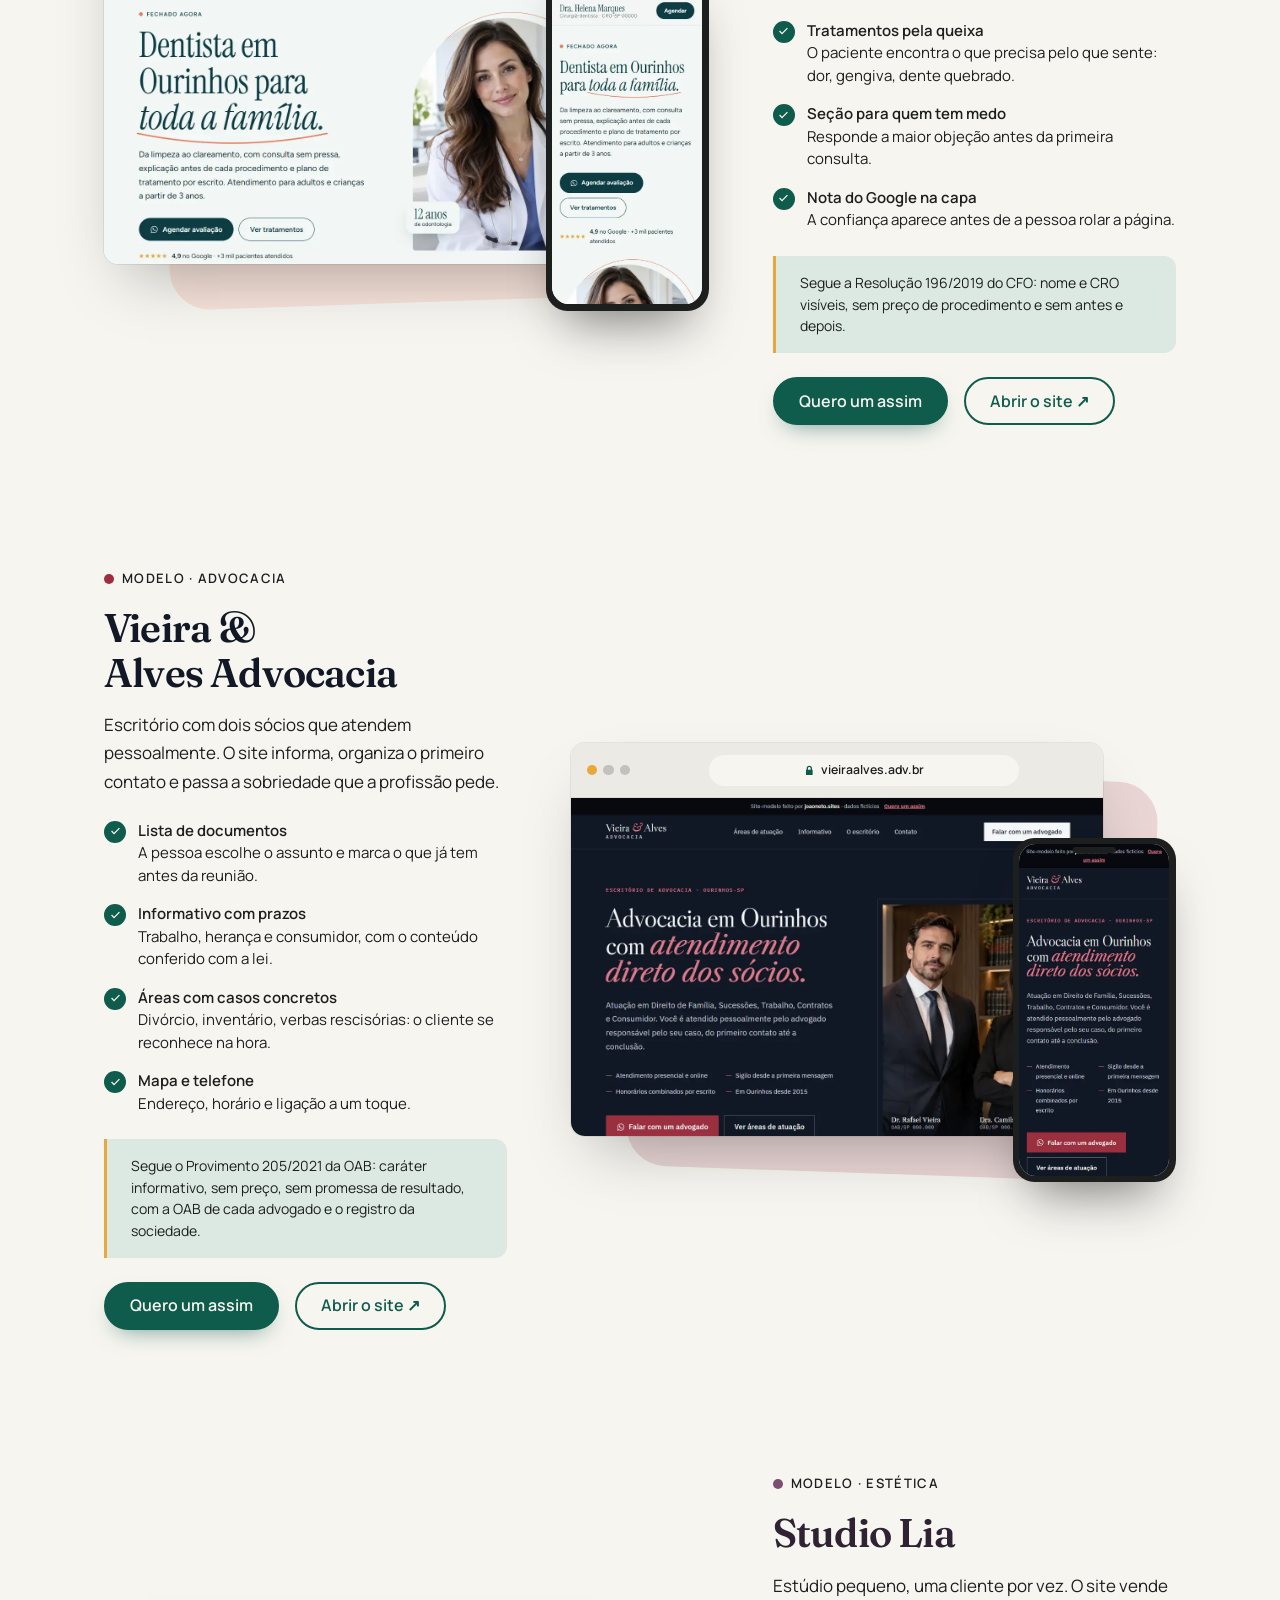
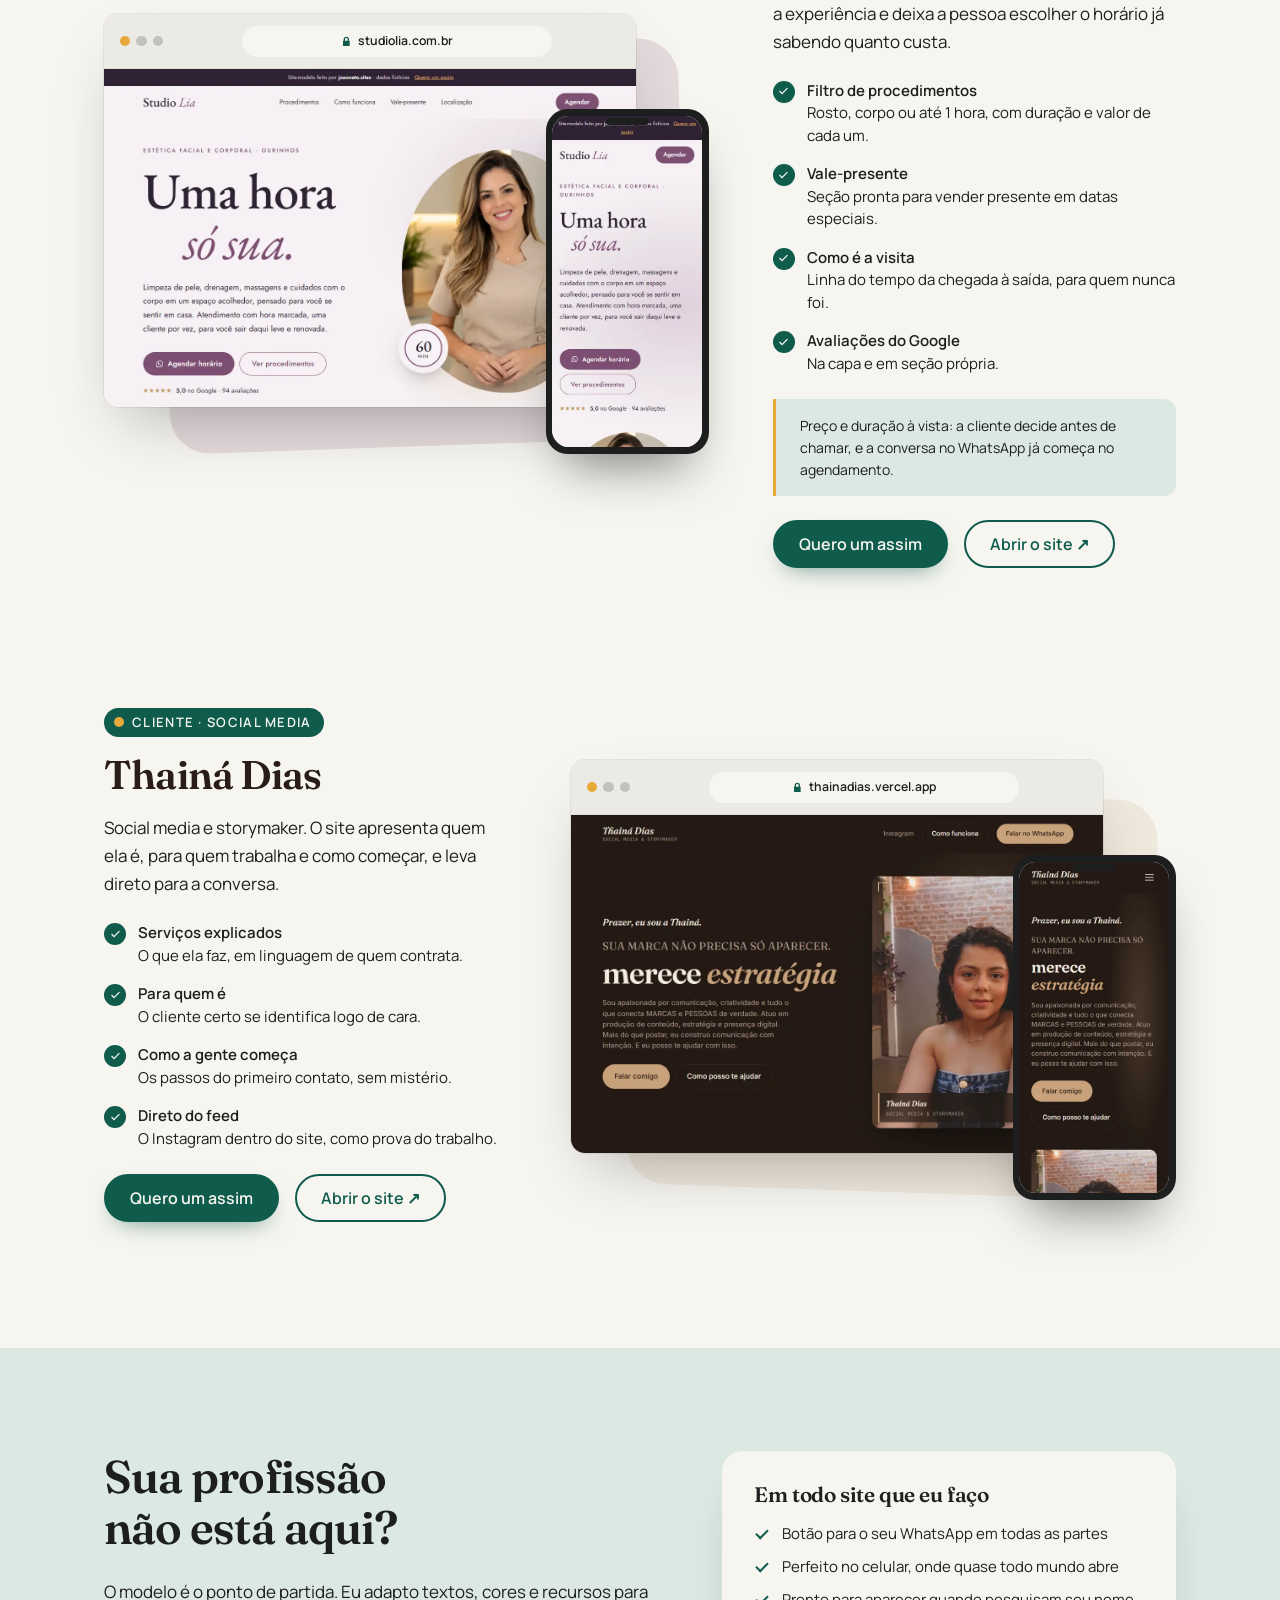
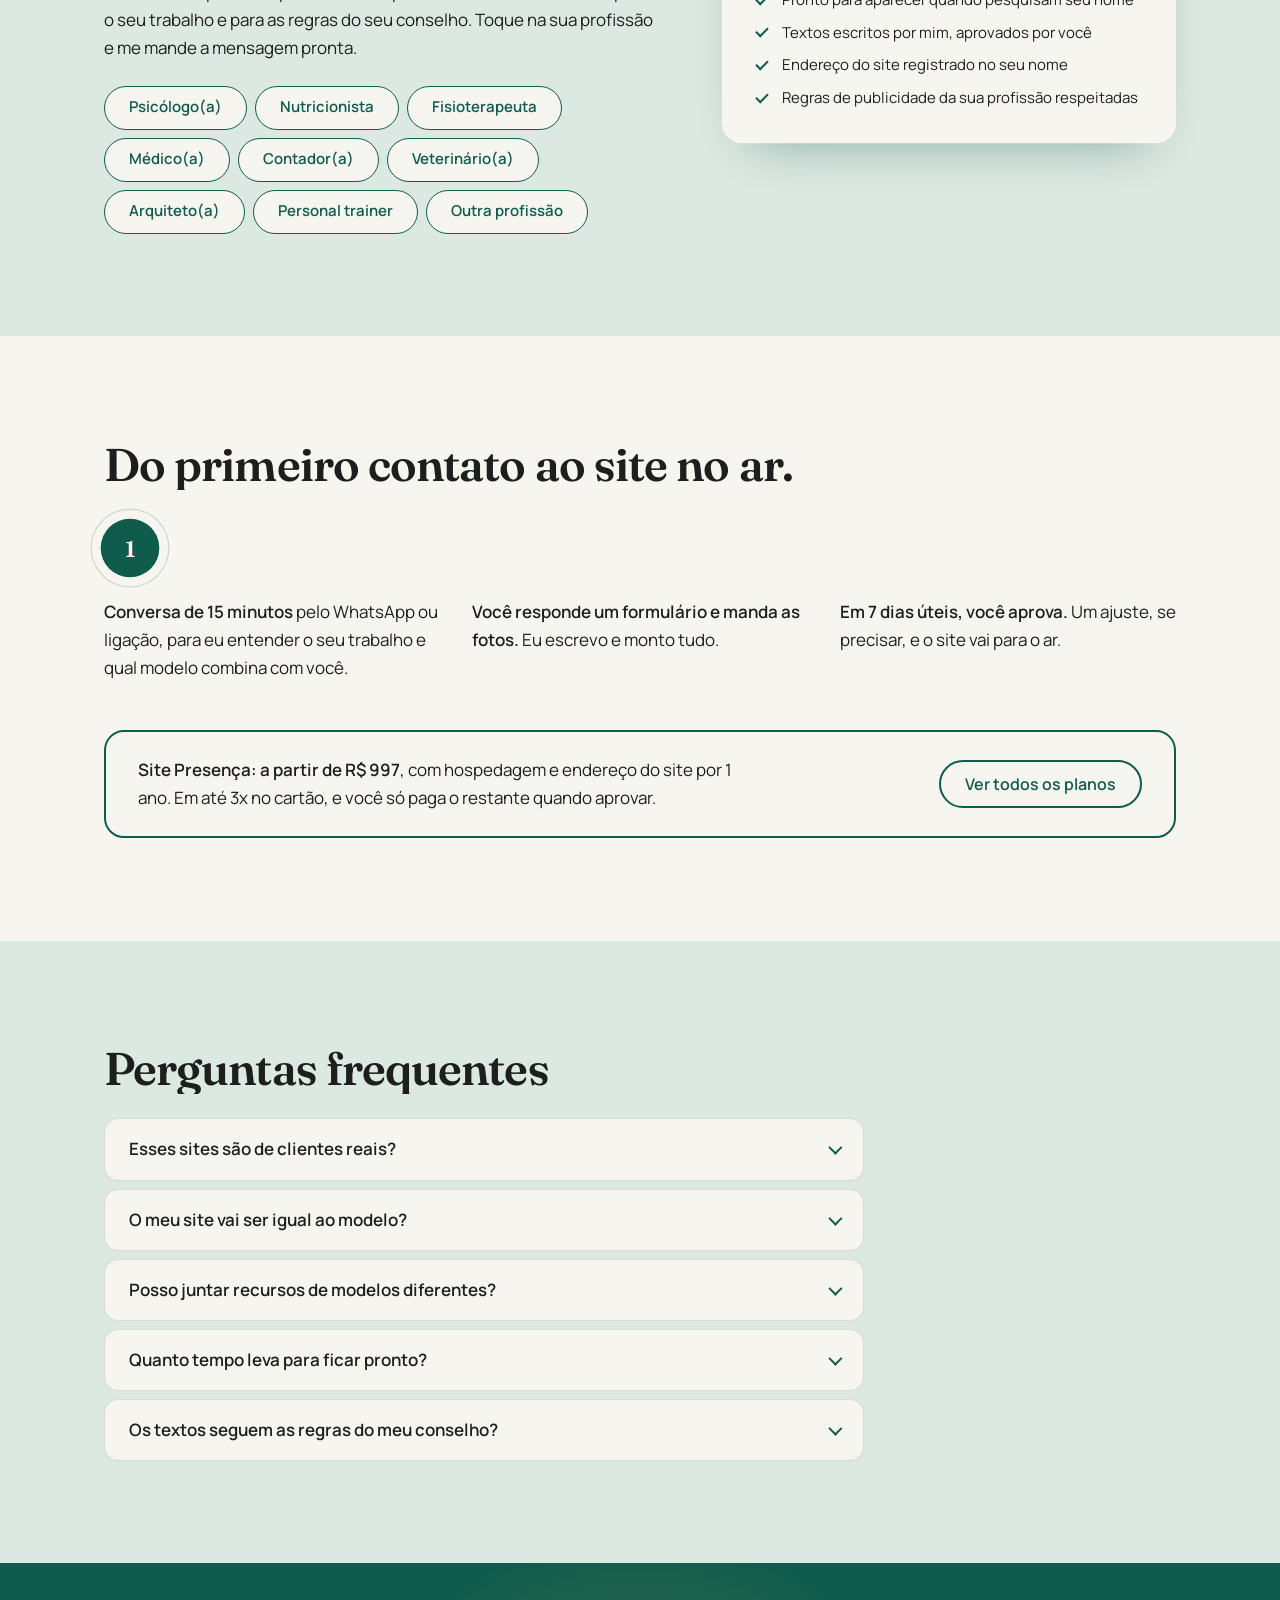
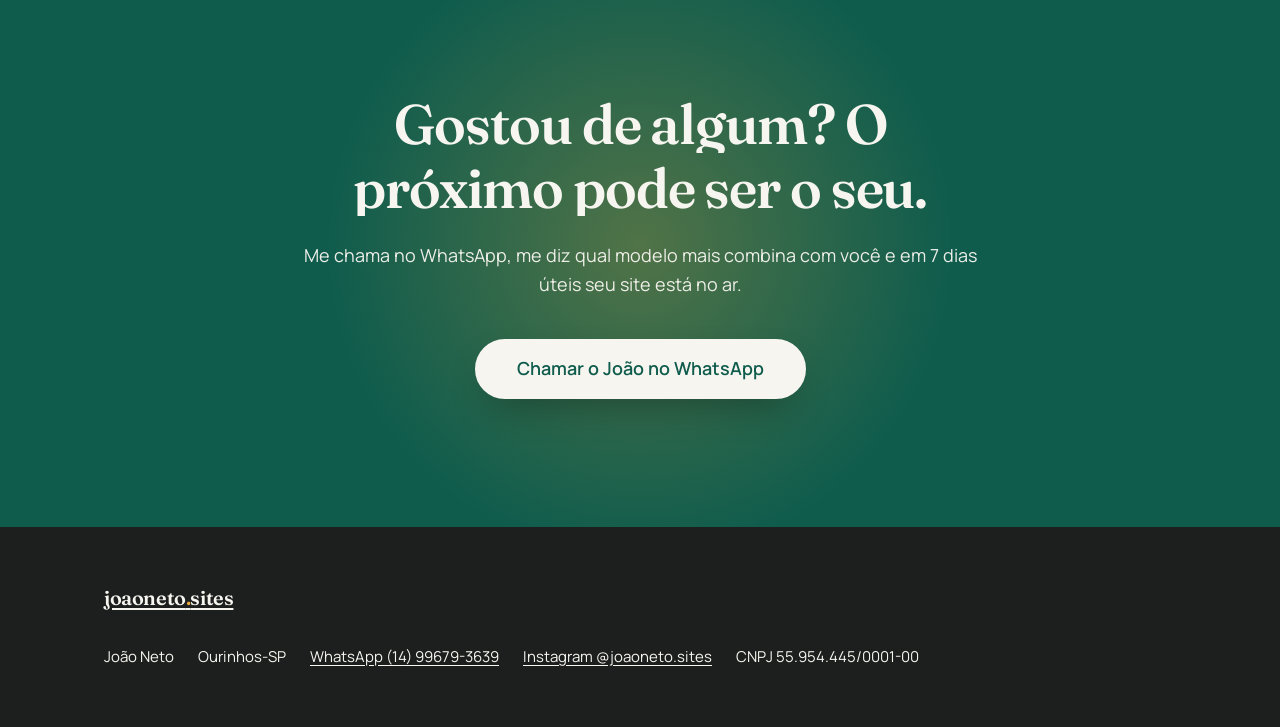
==== commit afaaf1b5: "Atualiza preços iniciais dos sites Presença e Completo" ====
--- a/portfolio.html
+++ b/portfolio.html
@@ -328,7 +328,7 @@
       </ol>
 
       <div class="preco-linha" data-surge>
-        <p><b>Site Presença: R$ 397</b>, com hospedagem e endereço do site por 1 ano. Em até 3x no cartão, e você só paga o restante quando aprovar.</p>
+        <p><b>Site Presença: a partir de R$ 997</b>, com hospedagem e endereço do site por 1 ano. Em até 3x no cartão, e você só paga o restante quando aprovar.</p>
         <a class="botao botao--secundario" href="./#precos">Ver todos os planos</a>
       </div>
     </div>
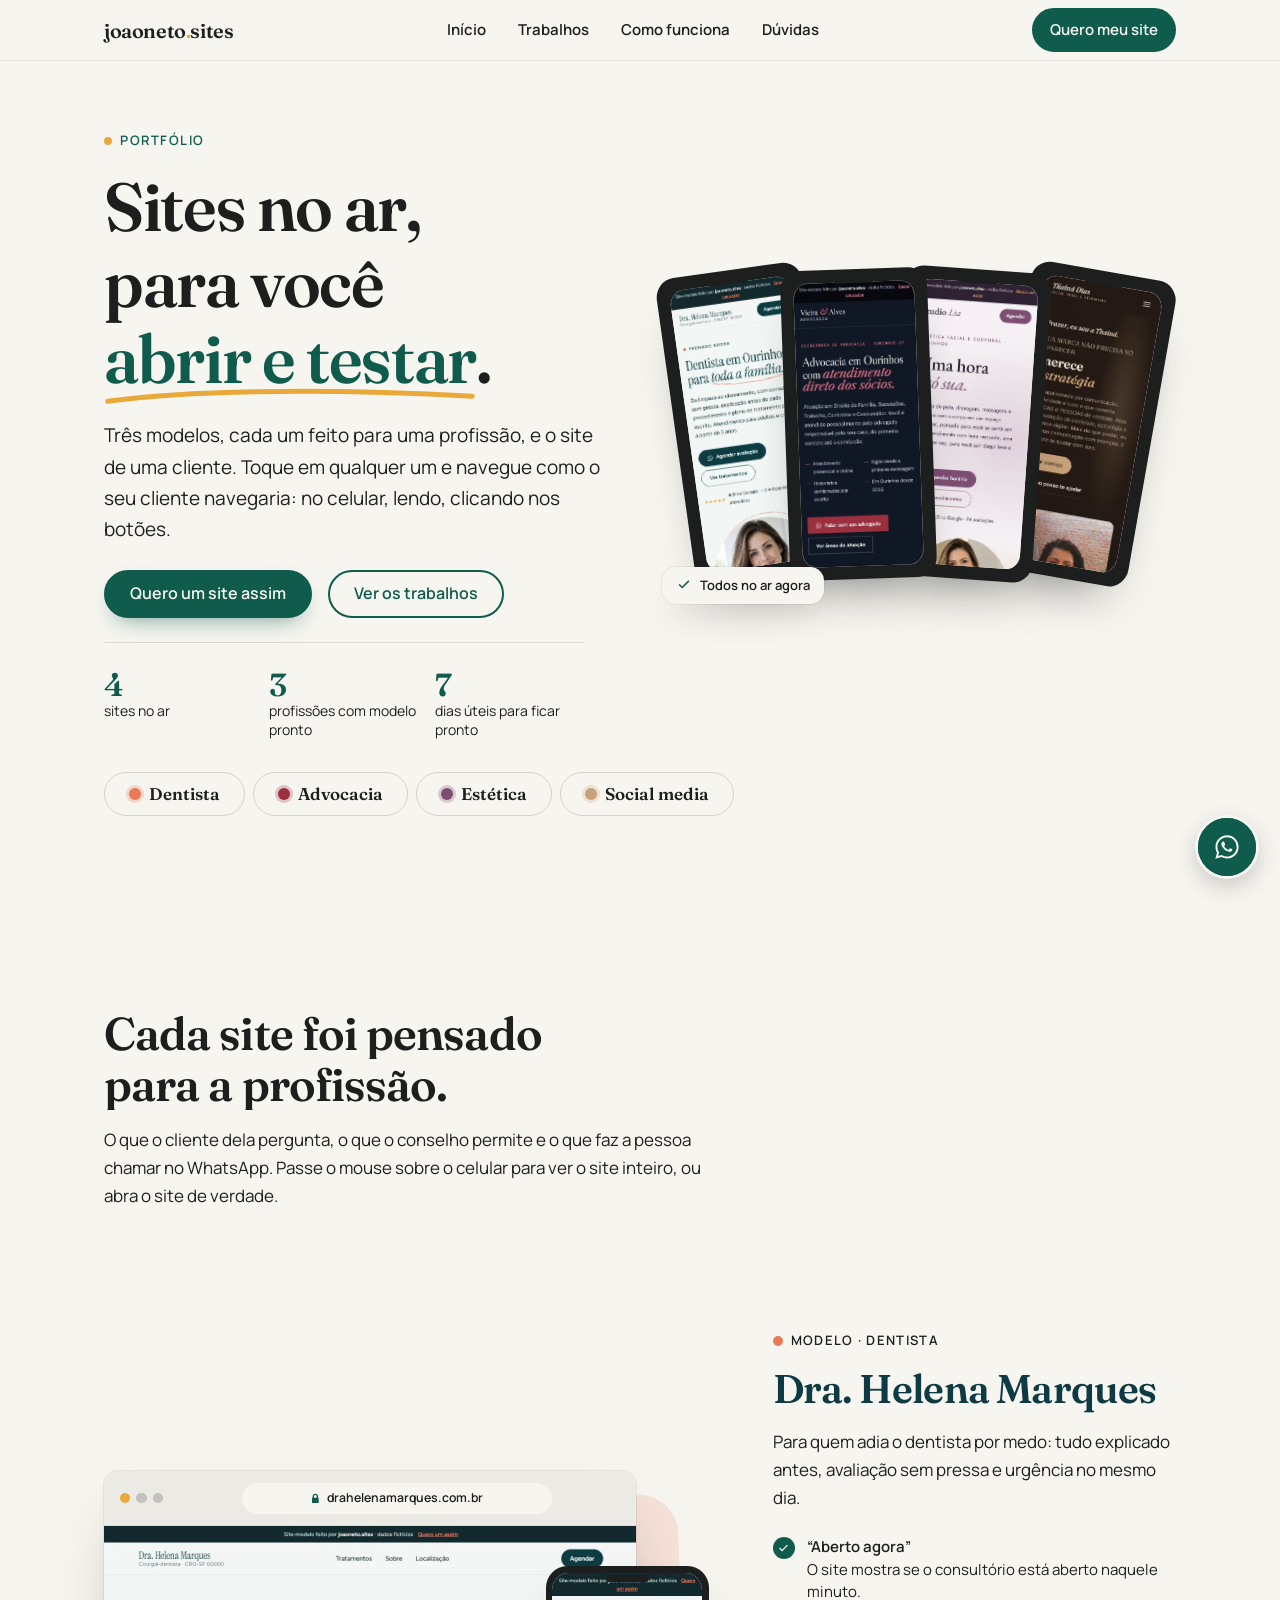
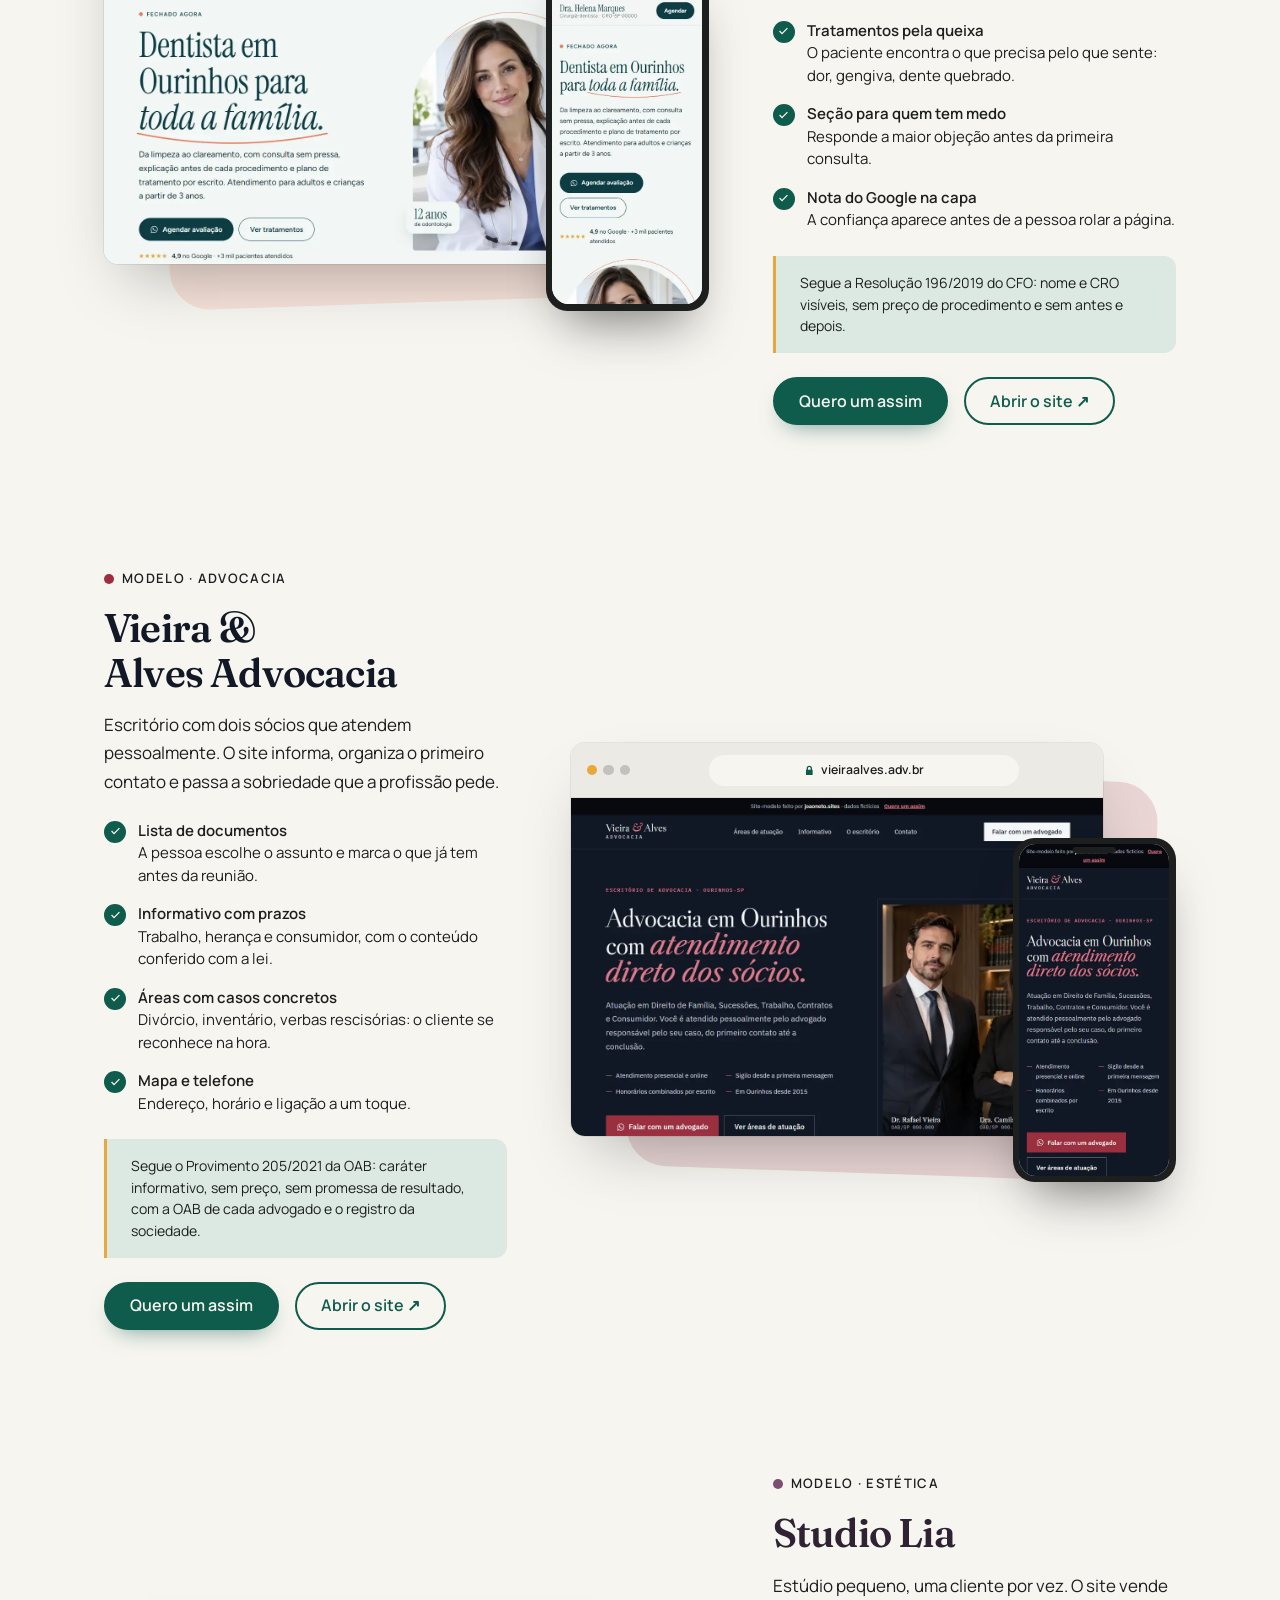
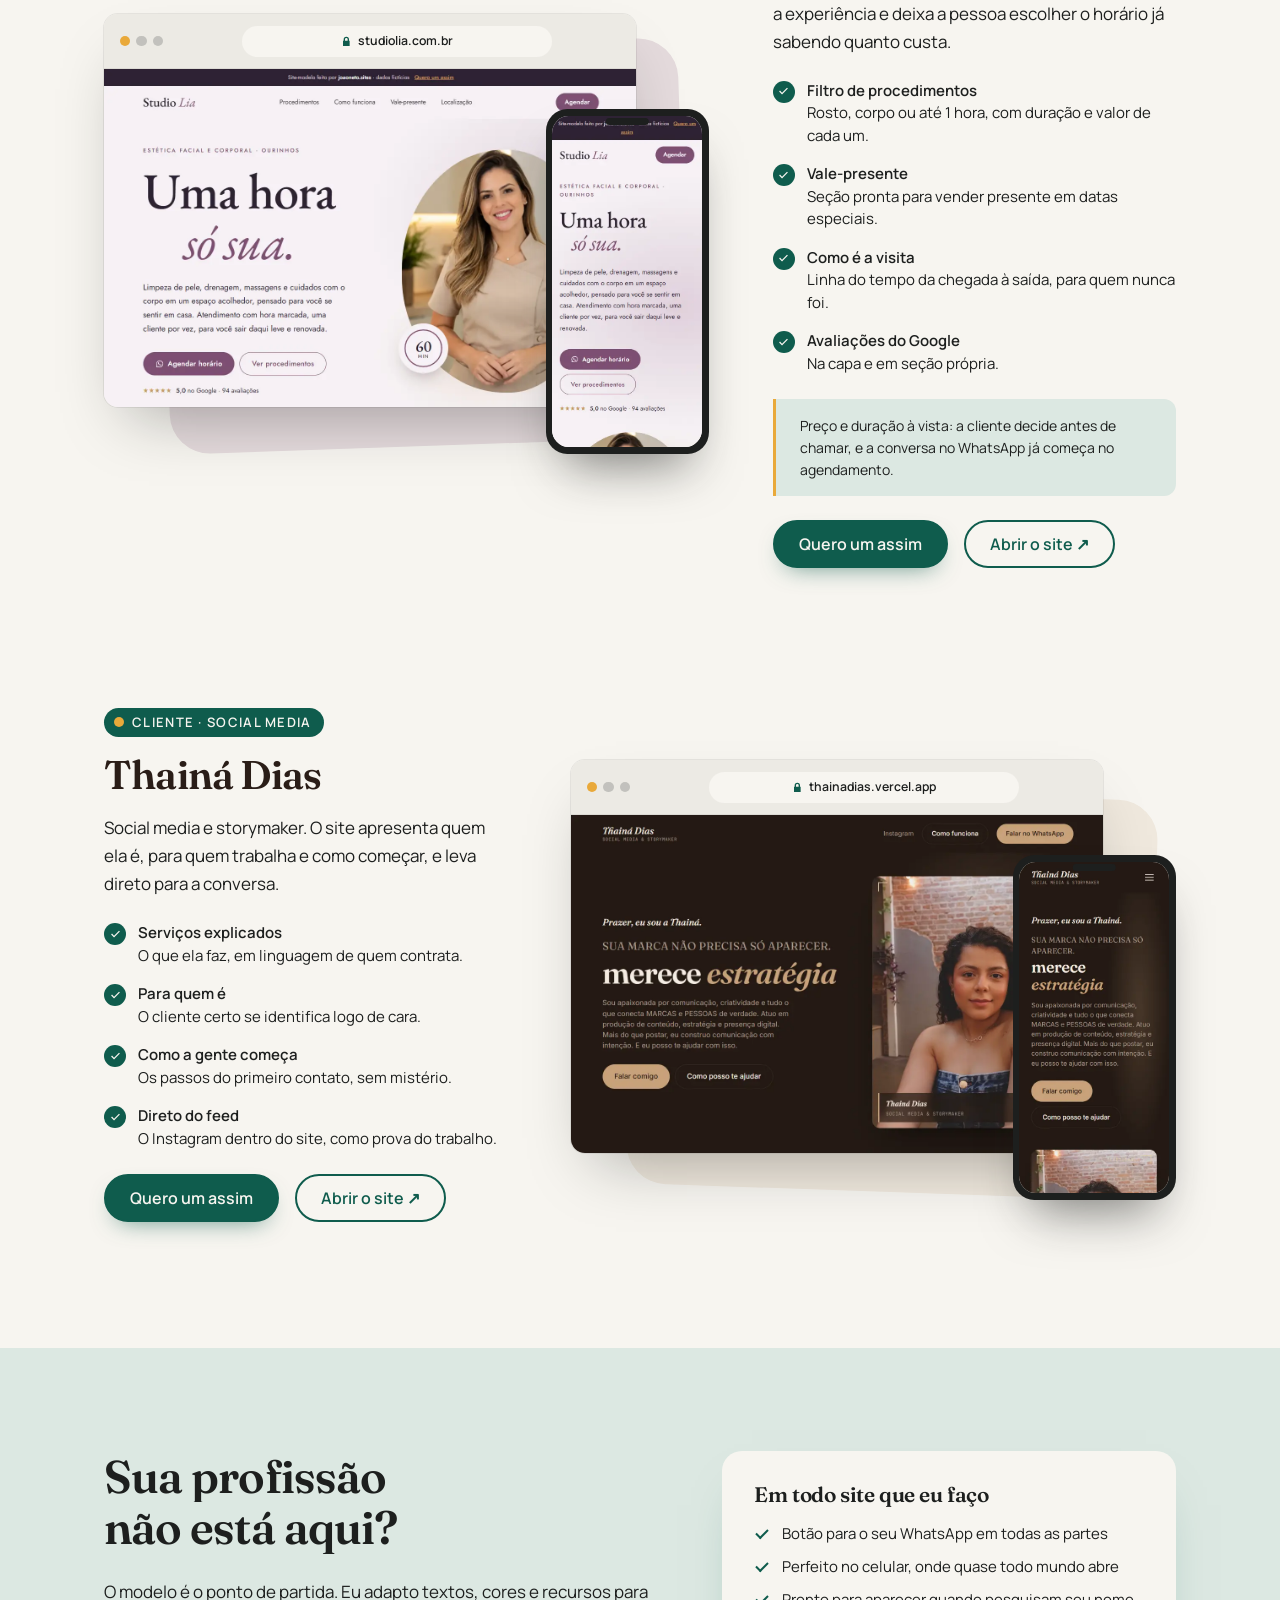
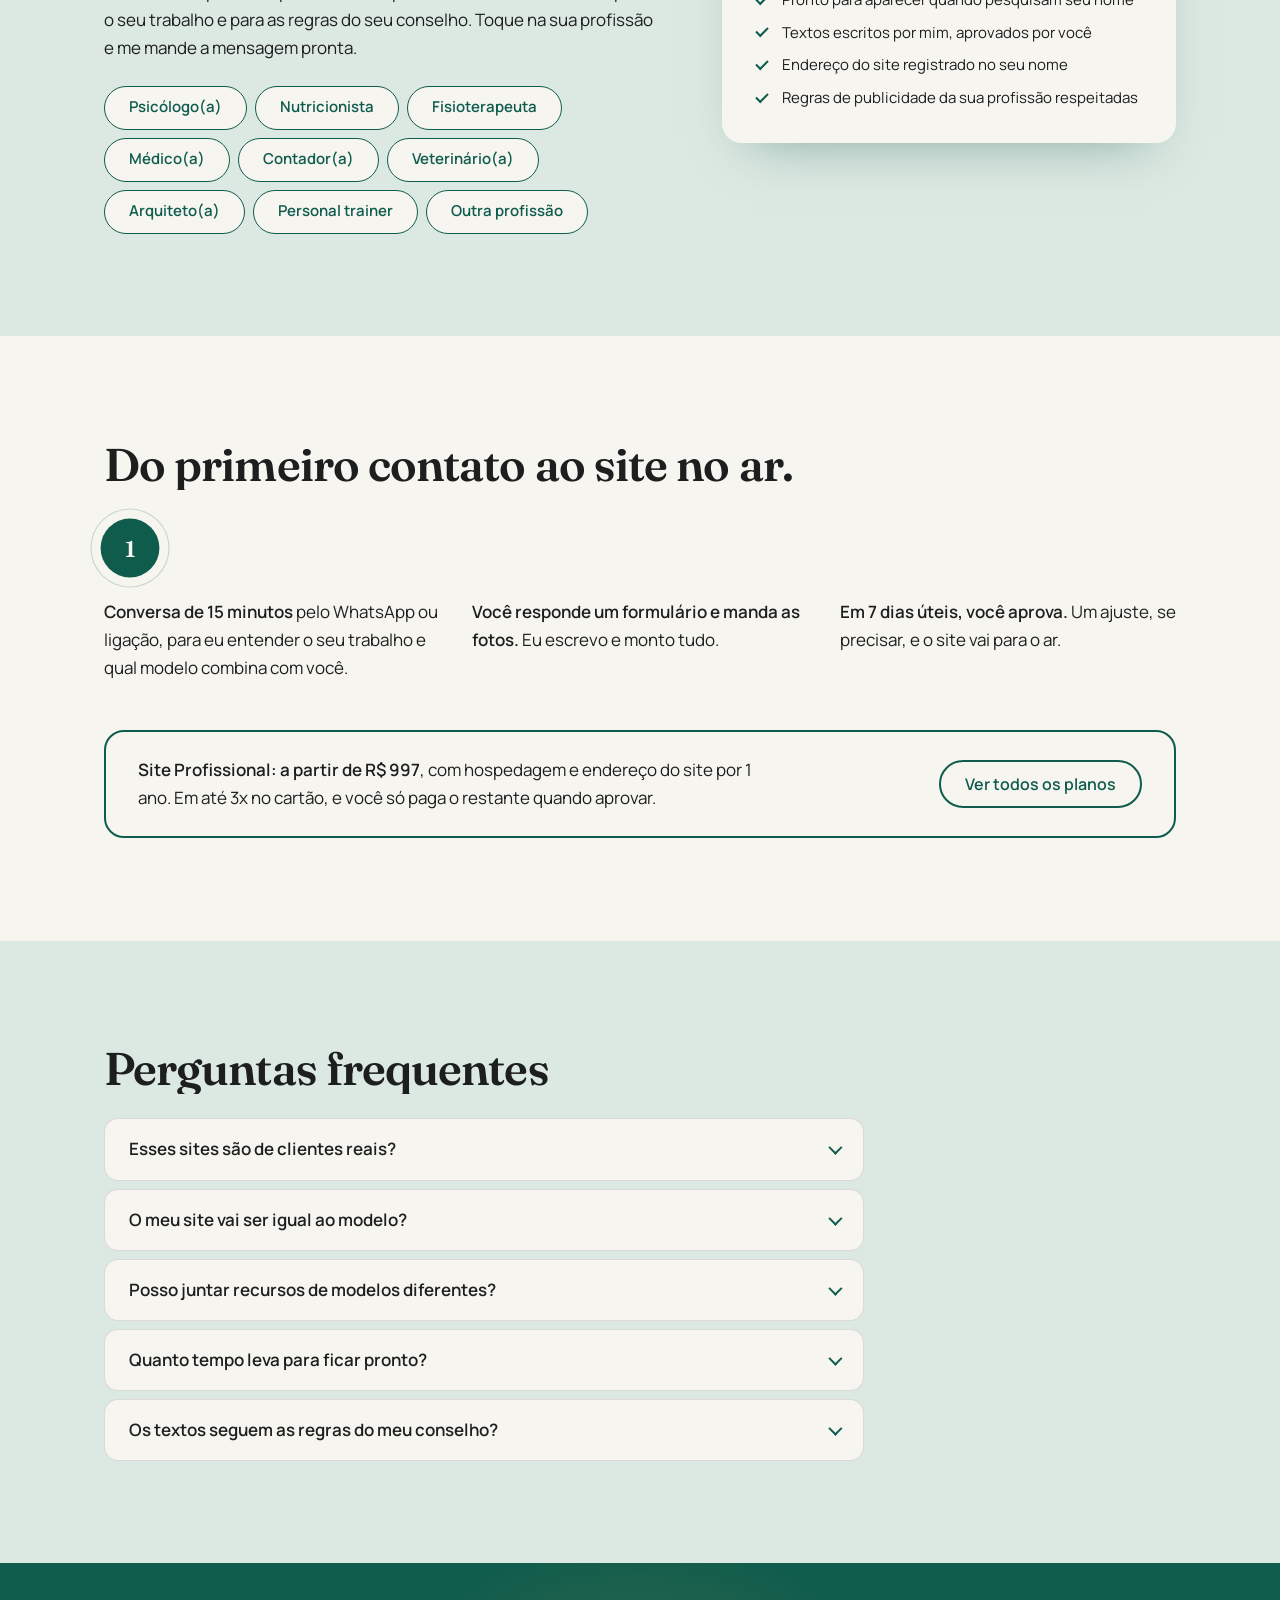
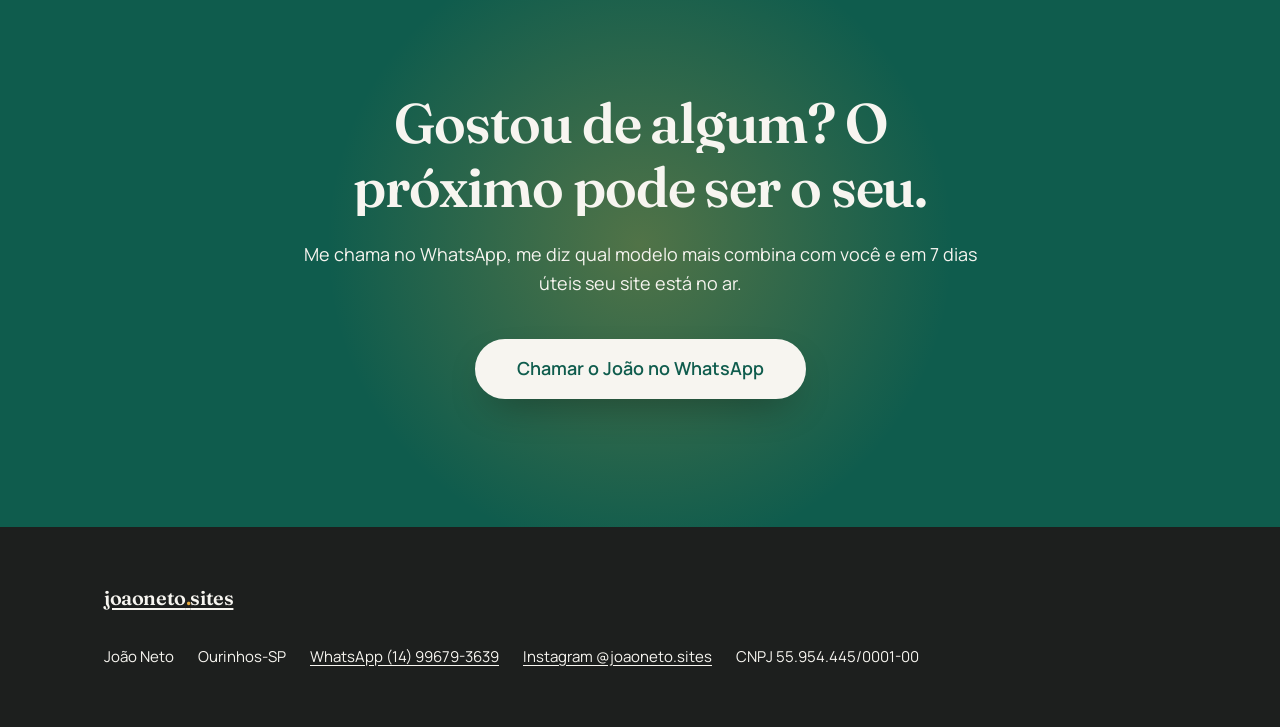
==== commit cc4bdd8b: "Renomeia planos e adiciona Landing Page a partir de R$ 392" ====
--- a/portfolio.html
+++ b/portfolio.html
@@ -328,7 +328,7 @@
       </ol>
 
       <div class="preco-linha" data-surge>
-        <p><b>Site Presença: a partir de R$ 997</b>, com hospedagem e endereço do site por 1 ano. Em até 3x no cartão, e você só paga o restante quando aprovar.</p>
+        <p><b>Site Profissional: a partir de R$ 997</b>, com hospedagem e endereço do site por 1 ano. Em até 3x no cartão, e você só paga o restante quando aprovar.</p>
         <a class="botao botao--secundario" href="./#precos">Ver todos os planos</a>
       </div>
     </div>
@@ -359,7 +359,7 @@
 
         <details>
           <summary>Quanto tempo leva para ficar pronto?</summary>
-          <p class="faq__resposta">7 dias úteis para o Site Presença, contados a partir do momento em que você manda o formulário e as fotos.</p>
+          <p class="faq__resposta">7 dias úteis para o Site Profissional, contados a partir do momento em que você manda o formulário e as fotos.</p>
         </details>
 
         <details>
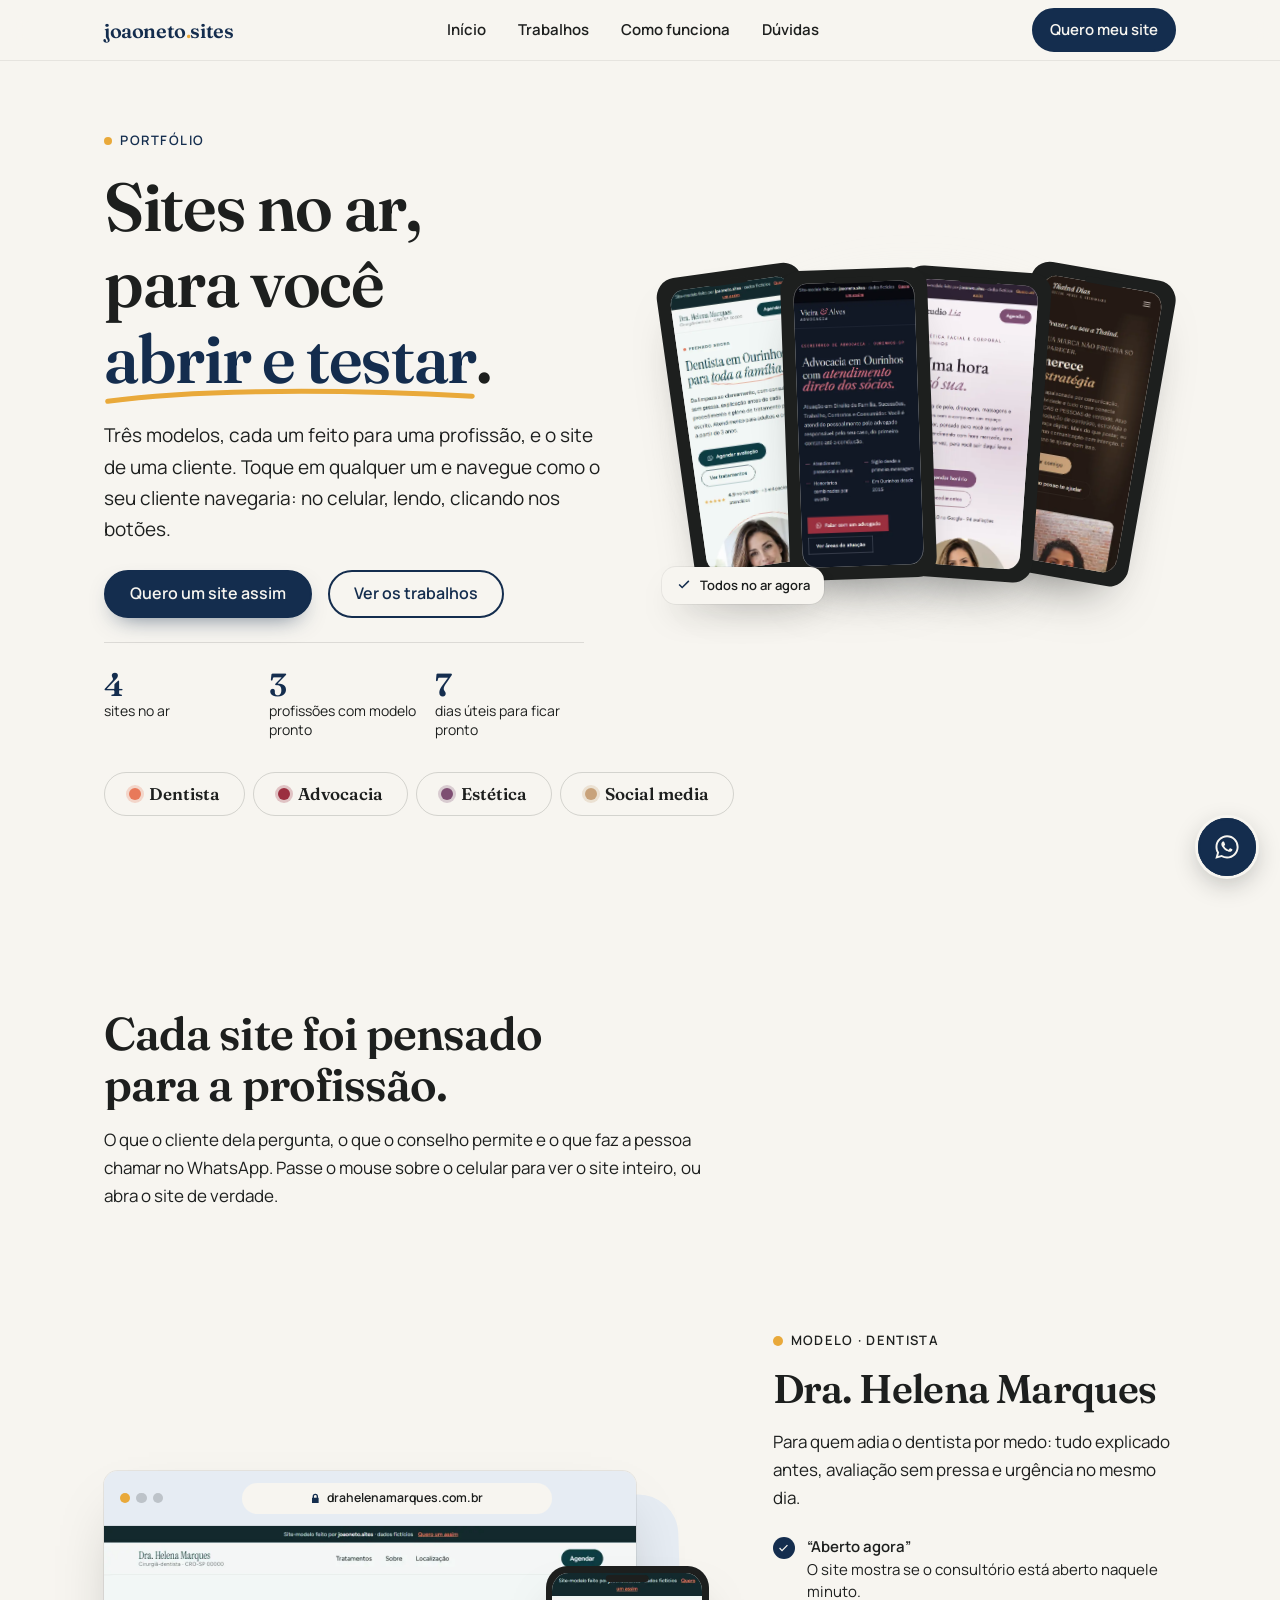
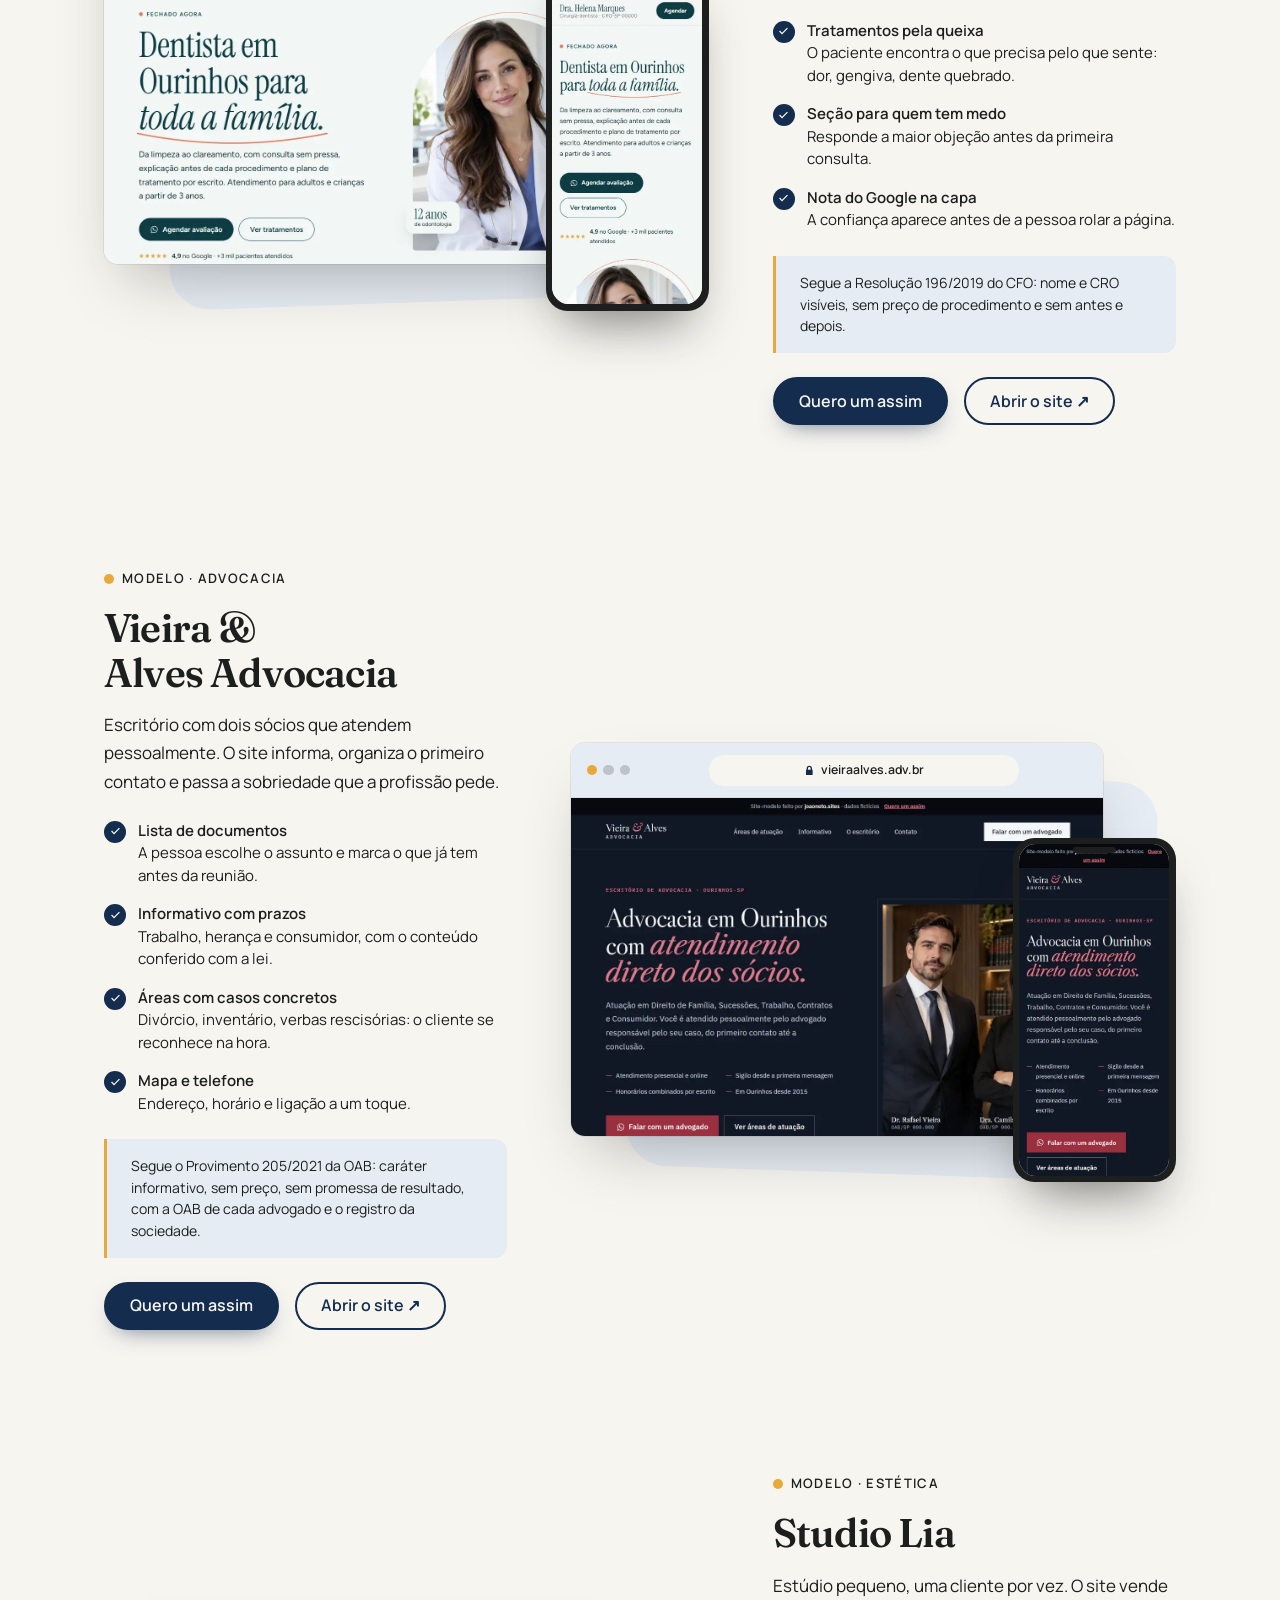
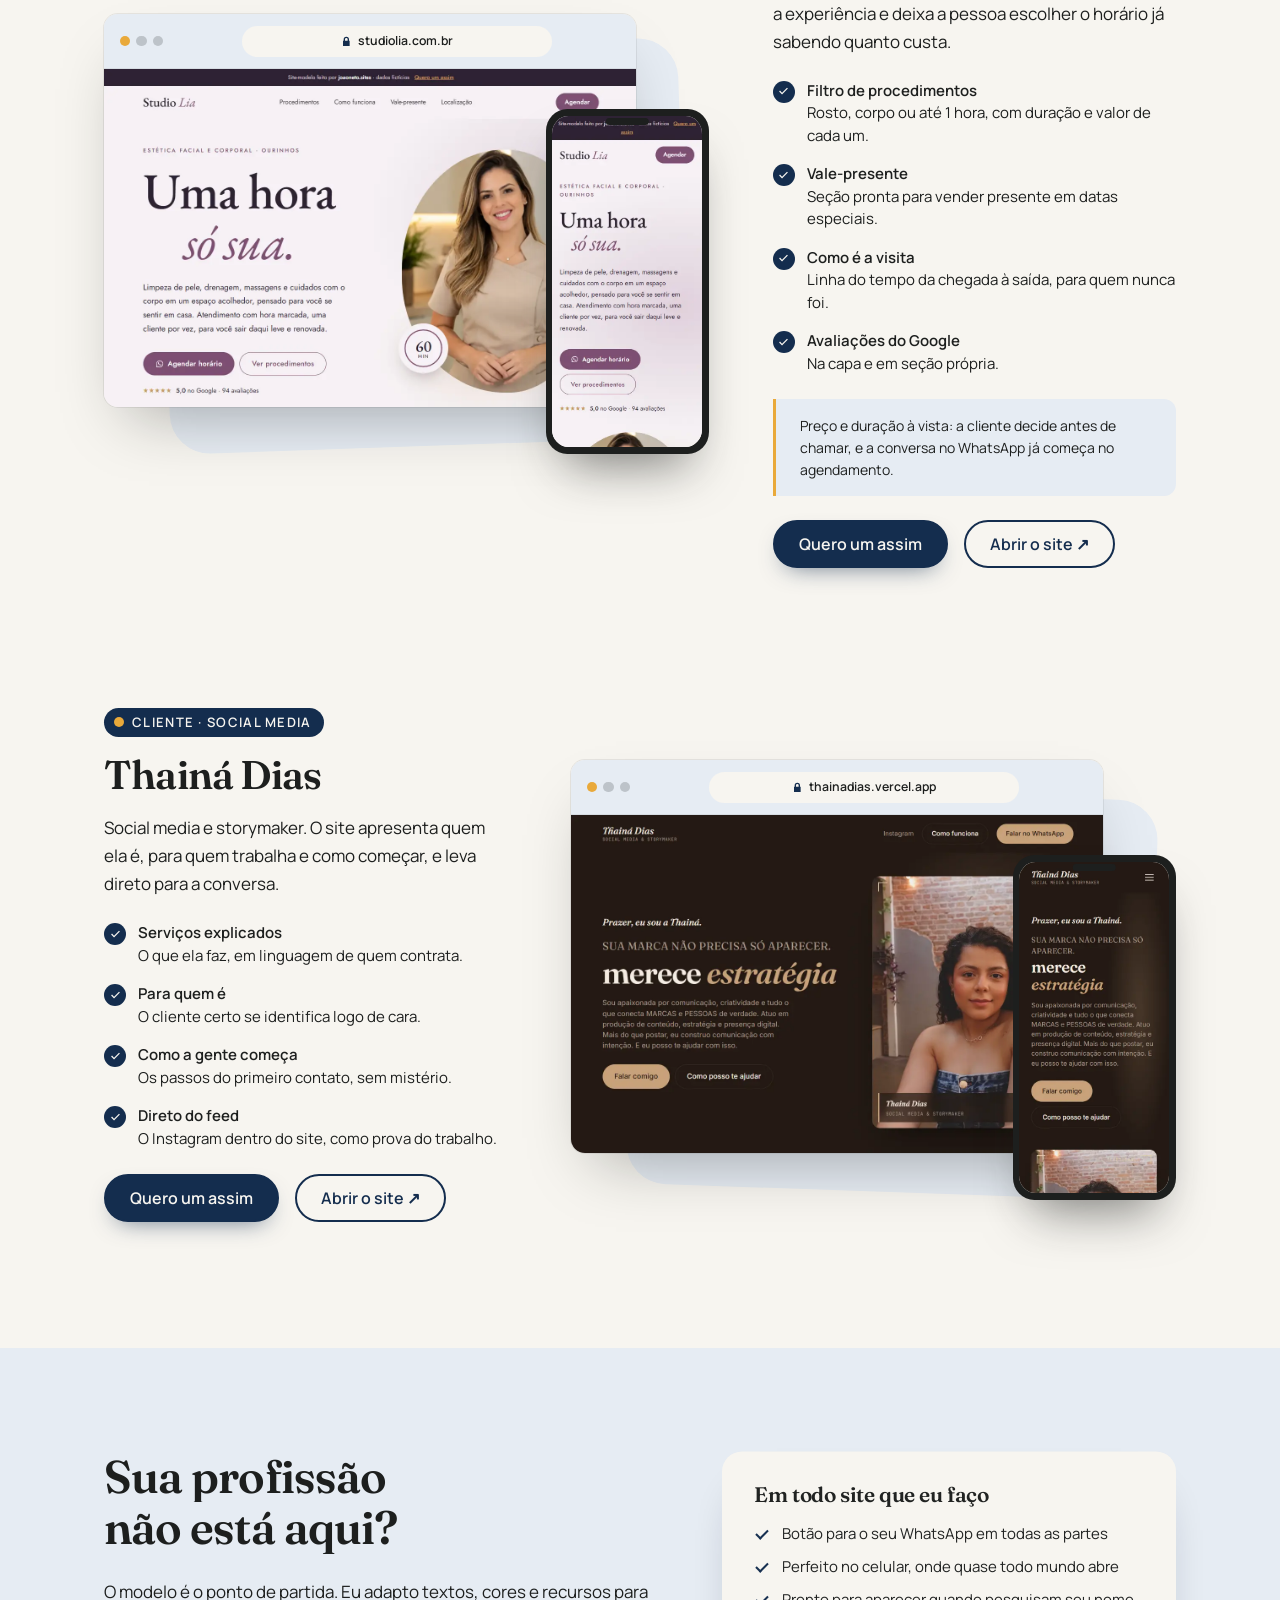
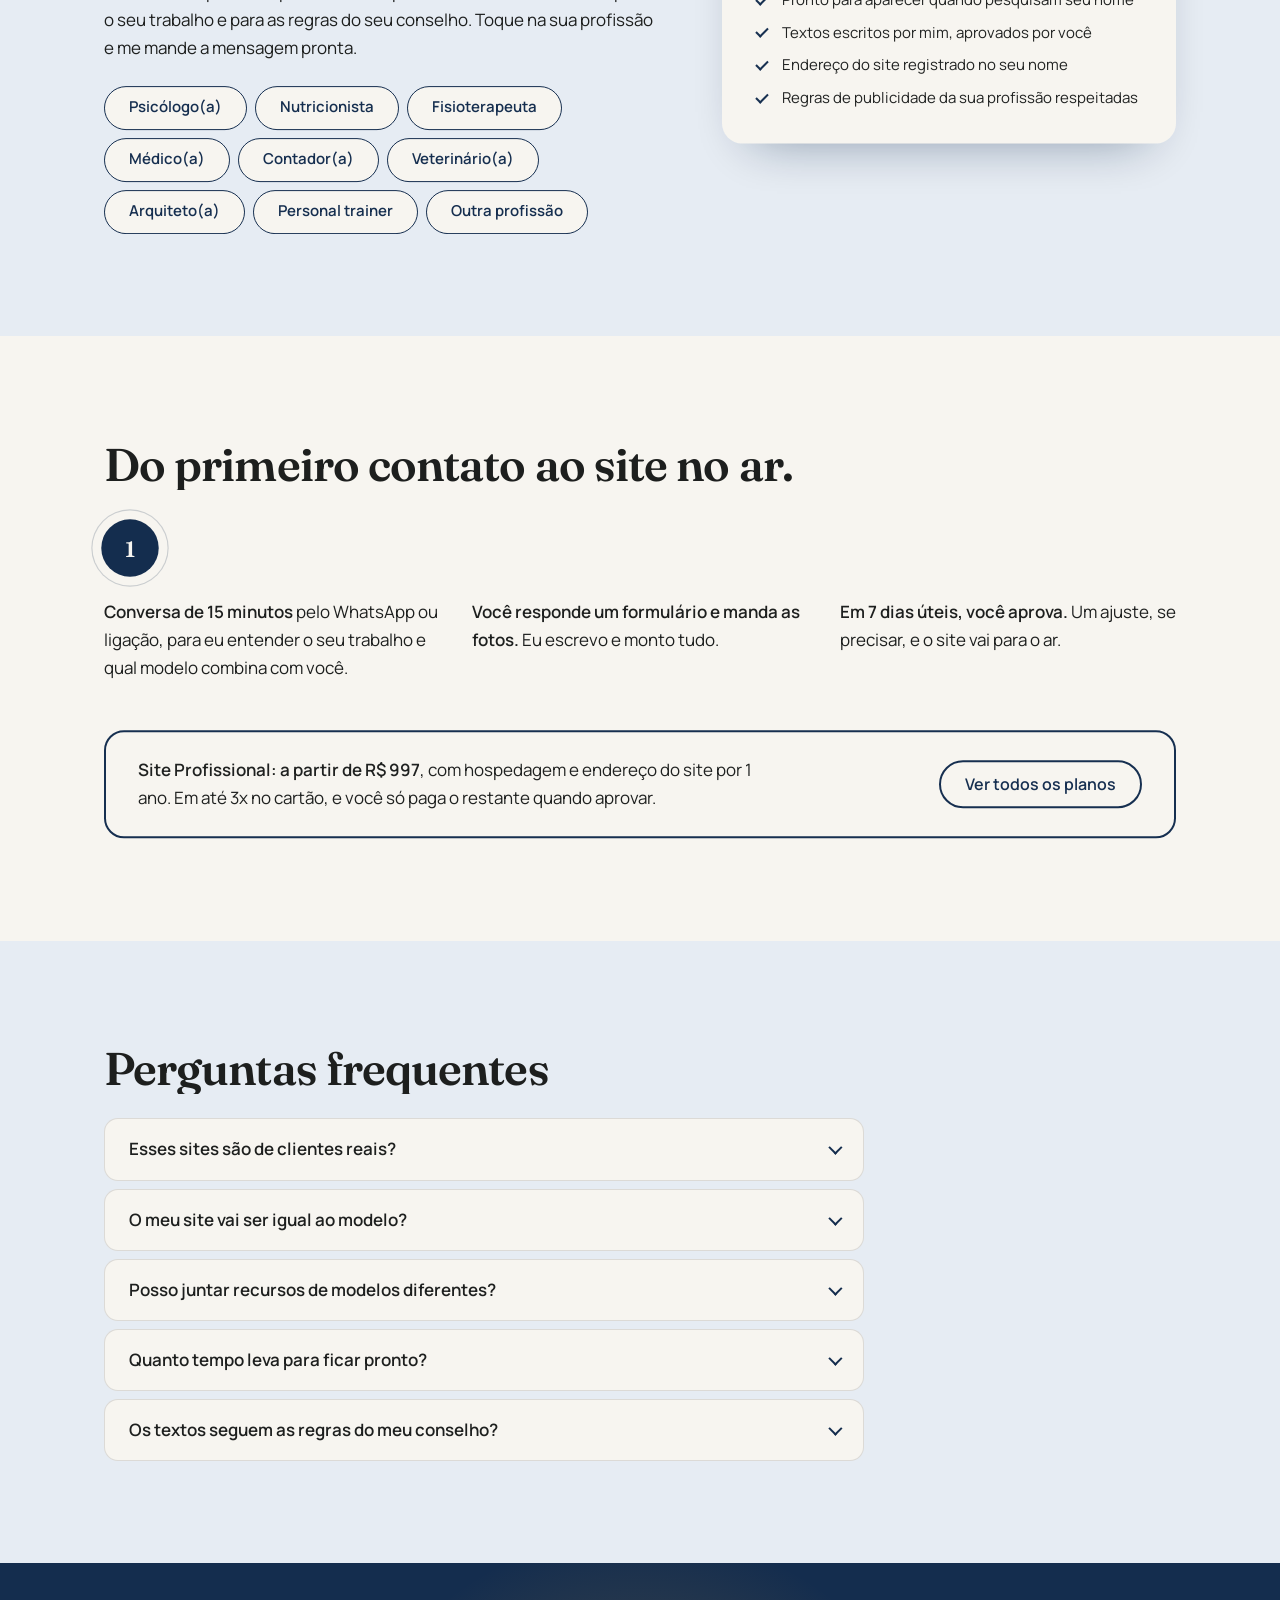
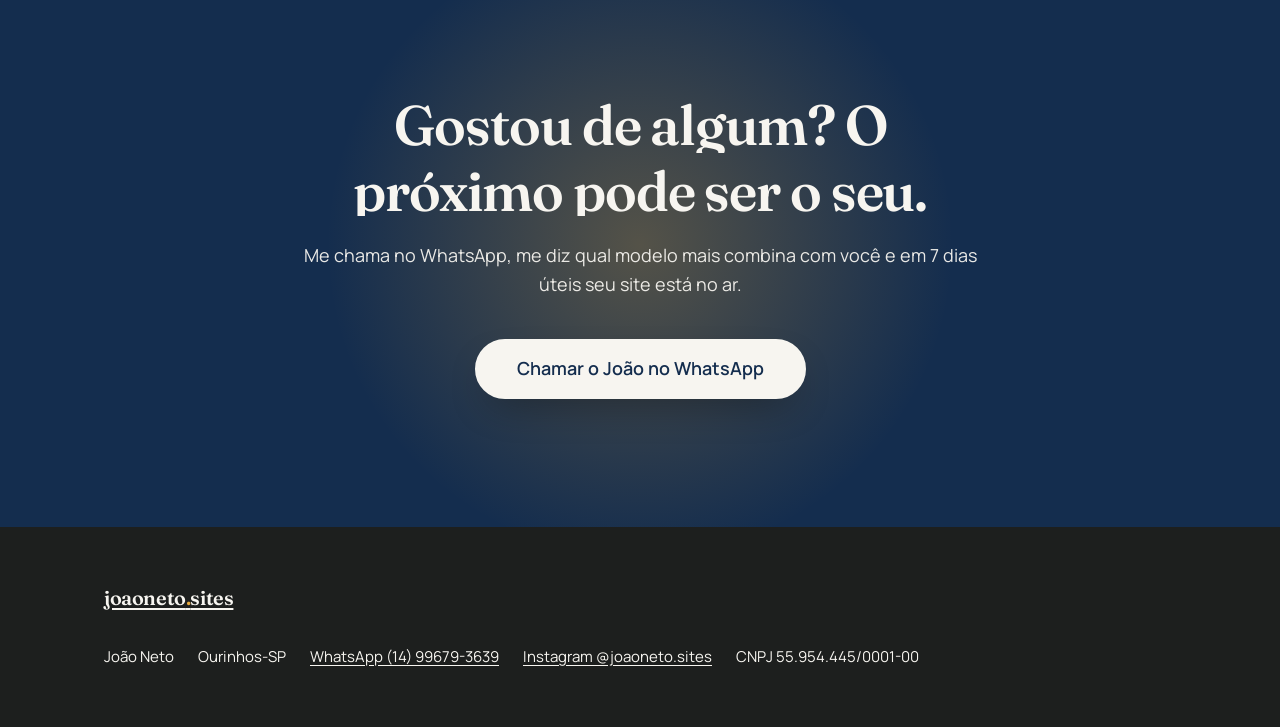
==== commit ce30346d: "Aplica paleta azul marinho ao site e aos assets da marca" ====
--- a/portfolio.html
+++ b/portfolio.html
@@ -8,8 +8,8 @@
 <meta name="description" content="Sites feitos pelo João para dentistas, advogados, esteticistas e outros profissionais. Abra, navegue e veja cada recurso funcionando.">
 
 <link rel="canonical" href="https://joaoneto-sites.vercel.app/portfolio">
-<link rel="icon" href="assets/favicon.svg" type="image/svg+xml">
-<link rel="apple-touch-icon" href="assets/apple-touch-icon.png">
+<link rel="icon" href="assets/favicon.svg?v=marinho" type="image/svg+xml">
+<link rel="apple-touch-icon" href="assets/apple-touch-icon.png?v=marinho">
 
 <meta property="og:type" content="website">
 <meta property="og:site_name" content="joaoneto.sites">
@@ -17,7 +17,7 @@
 <meta property="og:url" content="https://joaoneto-sites.vercel.app/portfolio">
 <meta property="og:title" content="Portfólio | joaoneto.sites">
 <meta property="og:description" content="Sites no ar para dentistas, advogados, esteticistas e outros profissionais. Abra e teste cada um.">
-<meta property="og:image" content="https://joaoneto-sites.vercel.app/assets/og.png">
+<meta property="og:image" content="https://joaoneto-sites.vercel.app/assets/og.png?v=marinho">
 <meta property="og:image:width" content="1200">
 <meta property="og:image:height" content="630">
 <meta name="twitter:card" content="summary_large_image">
@@ -276,7 +276,7 @@
   <!-- ==================================================================
        3. Sua profissao: cada botao abre o WhatsApp ja com a profissao
        ================================================================== -->
-  <section class="secao secao--salvia" aria-labelledby="t-profissao">
+  <section class="secao secao--azul" aria-labelledby="t-profissao">
     <div class="envelope sua">
       <div>
         <h2 id="t-profissao" data-linhas>Sua profissão não está aqui?</h2>
@@ -337,7 +337,7 @@
   <!-- ==================================================================
        5. Perguntas sobre o portfolio
        ================================================================== -->
-  <section class="secao secao--salvia" id="duvidas" aria-labelledby="t-faq">
+  <section class="secao secao--azul" id="duvidas" aria-labelledby="t-faq">
     <div class="envelope">
       <h2 id="t-faq" data-linhas>Perguntas frequentes</h2>
 
--- a/css/style.css
+++ b/css/style.css
@@ -1,6 +1,6 @@
 /* ==========================================================================
    joaoneto.sites - estilos do site joaonetosites.com.br
-   Paleta e tipografia conforme identidade/design-guide.md
+   Paleta atualizada para azul marinho, azul claro, creme, dourado e grafite
    ========================================================================== */
 
 /* --------------------------------------------------------------------------
@@ -70,9 +70,9 @@
      demos) e as cores dos sites-modelo dentro do palco do cabecalho. */
   --papel: #F7F5F0;
   --grafite: #1D1F1E;
-  --verde: #0F5C4D;
-  --salvia: #DCE8E2;
-  --ambar: #E9A93A;
+  --marinho: #142D4E;
+  --azul-claro: #E6ECF3;
+  --dourado: #E9A93A;
 
   /* Tipografia */
   --fonte-titulo: "Fraunces", "Fraunces reserva", Georgia, serif;
@@ -151,11 +151,11 @@
 p { margin: 0 0 var(--e-3); max-width: 62ch; }
 p:last-child { margin-bottom: 0; }
 
-a { color: var(--verde); }
+a { color: var(--marinho); }
 
 /* Foco visivel no teclado, nunca removido */
 :focus-visible {
-  outline: 3px solid var(--verde);
+  outline: 3px solid var(--marinho);
   outline-offset: 3px;
   border-radius: 4px;
 }
@@ -182,7 +182,7 @@
 }
 
 .secao { padding-block: clamp(4.5rem, 8vw, 7.5rem); }
-.secao--salvia { background: var(--salvia); }
+.secao--azul { background: var(--azul-claro); }
 .secao__apoio { margin-top: calc(-1 * var(--e-1)); margin-bottom: var(--e-6); }
 
 /* ancoras nao ficam escondidas atras do topo fixo */
@@ -194,7 +194,7 @@
   left: -9999px;
   top: var(--e-1);
   z-index: 60;
-  background: var(--verde);
+  background: var(--marinho);
   color: var(--papel);
   font-weight: 600;
   padding: var(--e-1) var(--e-2);
@@ -223,14 +223,14 @@
   font-weight: 600;
   font-size: 1.25rem;
   letter-spacing: -0.02em;
-  color: var(--grafite);
+  color: var(--marinho);
   text-decoration: none;
   /* alvo de toque de 44px sem crescer a caixa visual */
   display: inline-flex;
   align-items: center;
   min-height: 44px;
 }
-.logo__ponto { color: var(--ambar); }
+.logo__ponto { color: var(--dourado); }
 
 .topo {
   position: sticky;
@@ -270,7 +270,7 @@
   right: 0;
   bottom: 9px;
   height: 2px;
-  background: var(--ambar);
+  background: var(--dourado);
   transform: scaleX(0);
   transform-origin: right;
   transition: transform 0.35s cubic-bezier(0.2, 0.8, 0.2, 1);
@@ -287,7 +287,7 @@
   gap: var(--e-1);
   min-height: 48px;
   padding: var(--e-1) var(--e-3);
-  border: 2px solid var(--verde);
+  border: 2px solid var(--marinho);
   border-radius: 999px;
   font-family: var(--fonte-texto);
   font-weight: 600;
@@ -300,25 +300,25 @@
 }
 
 .botao--primario {
-  background: var(--verde);
+  background: var(--marinho);
   color: var(--papel);
-  box-shadow: 0 10px 24px -12px rgba(15, 92, 77, 0.7);
+  box-shadow: 0 10px 24px -12px rgba(20, 45, 78, 0.7);
 }
 .botao--primario:hover {
-  background: #0B4A3E;
-  box-shadow: 0 16px 32px -12px rgba(15, 92, 77, 0.75), 0 0 0 6px rgba(15, 92, 77, 0.12);
+  background: color-mix(in srgb, var(--marinho) 80%, var(--grafite));
+  box-shadow: 0 16px 32px -12px rgba(20, 45, 78, 0.75), 0 0 0 6px rgba(20, 45, 78, 0.12);
 }
 
 .botao--secundario {
   background: transparent;
-  color: var(--verde);
-}
-.botao--secundario:hover { background: var(--salvia); }
+  color: var(--marinho);
+}
+.botao--secundario:hover { background: var(--azul-claro); }
 
 .botao--claro {
   background: var(--papel);
   border-color: var(--papel);
-  color: var(--verde);
+  color: var(--marinho);
   box-shadow: 0 16px 40px -16px rgba(0, 0, 0, 0.45);
 }
 .botao--claro:hover { box-shadow: 0 20px 44px -16px rgba(0, 0, 0, 0.5), 0 0 0 8px rgba(247, 245, 240, 0.16); }
@@ -354,7 +354,7 @@
 
 .capa__grade { display: grid; gap: var(--e-8); align-items: center; }
 
-.destaque { position: relative; white-space: nowrap; color: var(--verde); }
+.destaque { position: relative; white-space: nowrap; color: var(--marinho); }
 .destaque__num { display: inline-block; min-width: 0.6em; text-align: center; }
 .destaque__traco {
   position: absolute;
@@ -366,7 +366,7 @@
 }
 .destaque__traco path {
   fill: none;
-  stroke: var(--ambar);
+  stroke: var(--dourado);
   stroke-width: 5;
   stroke-linecap: round;
   vector-effect: non-scaling-stroke;
@@ -400,8 +400,8 @@
   z-index: 0;
   background:
     radial-gradient(closest-side, rgba(233, 169, 58, 0.34), transparent 72%) 78% 18% / 55% 55% no-repeat,
-    radial-gradient(closest-side, rgba(15, 92, 77, 0.22), transparent 72%) 12% 88% / 65% 65% no-repeat,
-    radial-gradient(closest-side, var(--salvia), transparent 78%) 50% 50% / 100% 100% no-repeat;
+    radial-gradient(closest-side, rgba(20, 45, 78, 0.22), transparent 72%) 12% 88% / 65% 65% no-repeat,
+    radial-gradient(closest-side, var(--azul-claro), transparent 78%) 50% 50% / 100% 100% no-repeat;
   filter: blur(18px);
 }
 
@@ -432,12 +432,12 @@
   align-items: center;
   gap: 10px;
   padding: 2.2cqi 3cqi;
-  background: #ECEAE4;
+  background: var(--azul-claro);
   border-bottom: 1px solid rgba(29, 31, 30, 0.08);
 }
 .navegador__bolinhas { display: flex; gap: 1.2cqi; }
 .navegador__bolinhas i { width: 1.9cqi; height: 1.9cqi; border-radius: 50%; background: rgba(29, 31, 30, 0.2); }
-.navegador__bolinhas i:first-child { background: var(--ambar); }
+.navegador__bolinhas i:first-child { background: var(--dourado); }
 
 .navegador__endereco {
   display: flex;
@@ -455,7 +455,7 @@
   white-space: nowrap;
   overflow: hidden;
 }
-.navegador__endereco svg { width: max(9px, 2cqi); fill: var(--verde); flex: none; }
+.navegador__endereco svg { width: max(9px, 2cqi); fill: var(--marinho); flex: none; }
 
 .mini { padding: 3.5cqi 4.5cqi 4.5cqi; color: var(--t-marca); transition: color 0.6s ease; }
 
@@ -601,7 +601,7 @@
   font-weight: 600;
   line-height: 1.3;
 }
-.etiqueta svg { width: 16px; height: 16px; fill: var(--verde); flex: none; }
+.etiqueta svg { width: 16px; height: 16px; fill: var(--marinho); flex: none; }
 .etiqueta--prazo { left: -2%; bottom: 12%; }
 .etiqueta--zap {
   right: 20%;
@@ -613,7 +613,7 @@
   font-weight: 400;
 }
 .etiqueta--zap b {
-  color: var(--verde);
+  color: var(--marinho);
   font-size: 0.6875rem;
   letter-spacing: 0.08em;
   text-transform: uppercase;
@@ -672,7 +672,7 @@
   padding: 0;
   overflow: hidden;
   border: 0;
-  background: var(--salvia);
+  background: var(--azul-claro);
 }
 .faixa__foto img { width: 100%; height: 100%; object-fit: cover; }
 
@@ -731,11 +731,11 @@
   border-radius: 50%;
   background:
     url("data:image/svg+xml,%3Csvg xmlns='http://www.w3.org/2000/svg' viewBox='0 0 24 24'%3E%3Cpath d='M9 6 3 12l6 6M15 6l6 6-6 6' fill='none' stroke='%23F7F5F0' stroke-width='2.2' stroke-linecap='round' stroke-linejoin='round'/%3E%3C/svg%3E") center / 22px no-repeat,
-    var(--verde);
+    var(--marinho);
   box-shadow: 0 6px 16px -4px rgba(29, 31, 30, 0.45);
 }
 .comparar__area:has(.comparar__controle:focus-visible) .comparar__linha::after {
-  outline: 3px solid var(--ambar);
+  outline: 3px solid var(--dourado);
   outline-offset: 3px;
 }
 
@@ -764,7 +764,7 @@
   pointer-events: none;
 }
 .comparar__rotulo--antes { left: 14px; }
-.comparar__rotulo--depois { right: 14px; background: var(--verde); }
+.comparar__rotulo--depois { right: 14px; background: var(--marinho); }
 
 /* Perfil do Instagram desenhado em HTML */
 .insta { padding: 46px 14px 14px; text-align: left; font-size: 12px; line-height: 1.4; }
@@ -776,11 +776,11 @@
 .insta__numeros b { font-size: 13px; }
 .insta__linha { display: block; height: 8px; margin-bottom: 6px; border-radius: 4px; background: rgba(29, 31, 30, 0.1); }
 .insta__linha--curta { width: 58%; }
-.insta__link { display: block; margin: 10px 0 14px; font-size: 11px; font-weight: 600; color: #8A3B2E; }
+.insta__link { display: block; margin: 10px 0 14px; font-size: 11px; font-weight: 600; color: var(--marinho); }
 .insta__grade { display: grid; grid-template-columns: repeat(3, 1fr); gap: 3px; }
-.insta__grade i { aspect-ratio: 1; background: var(--salvia); }
-.insta__grade i:nth-child(3n+2) { background: #C9D9D1; }
-.insta__grade i:nth-child(4n) { background: #E8E4DA; }
+.insta__grade i { aspect-ratio: 1; background: var(--azul-claro); }
+.insta__grade i:nth-child(3n+2) { background: color-mix(in srgb, var(--azul-claro) 85%, var(--marinho)); }
+.insta__grade i:nth-child(4n) { background: var(--papel); }
 
 /* --------------------------------------------------------------------------
    9. Recursos: cada cartao mostra o recurso funcionando
@@ -799,10 +799,10 @@
   flex-direction: column;
   padding: var(--e-2) var(--e-2) var(--e-3);
   border-radius: 20px;
-  background: var(--salvia);
+  background: var(--azul-claro);
   transition: transform 0.45s cubic-bezier(0.2, 0.8, 0.2, 1), box-shadow 0.45s ease;
 }
-.recurso:hover { transform: translateY(-4px); box-shadow: 0 24px 44px -26px rgba(15, 92, 77, 0.55); }
+.recurso:hover { transform: translateY(-4px); box-shadow: 0 24px 44px -26px rgba(20, 45, 78, 0.55); }
 .recurso > b {
   margin: var(--e-3) var(--e-1) var(--e-1);
   font-family: var(--fonte-titulo);
@@ -829,7 +829,7 @@
   width: 2px;
   height: 18px;
   margin-left: -6px;
-  background: var(--verde);
+  background: var(--marinho);
   animation: pisca 1s steps(1) infinite;
 }
 @keyframes pisca { 50% { opacity: 0; } }
@@ -853,7 +853,7 @@
 
 .resultado { display: grid; gap: 2px; padding: 0 6px; transition: opacity 0.5s ease, transform 0.5s ease; }
 .resultado__url { font-size: 0.75rem; }
-.resultado__titulo { color: var(--verde); font-size: 1.0625rem; font-weight: 600; line-height: 1.3; }
+.resultado__titulo { color: var(--marinho); font-size: 1.0625rem; font-weight: 600; line-height: 1.3; }
 .resultado__nota { display: flex; align-items: center; gap: 6px; font-size: 0.8125rem; }
 .resultado__texto { font-size: 0.8125rem; }
 
@@ -861,7 +861,7 @@
 .estrelas i {
   width: 13px;
   height: 13px;
-  background: var(--ambar);
+  background: var(--dourado);
   clip-path: polygon(50% 0, 61% 35%, 98% 35%, 68% 57%, 79% 91%, 50% 70%, 21% 91%, 32% 57%, 2% 35%, 39% 35%);
   transition: background-color 0.25s ease;
 }
@@ -873,7 +873,7 @@
 .movimento .demo--google .resultado { opacity: 0; transform: translateY(10px); }
 .movimento .demo--google .estrelas i { background: rgba(29, 31, 30, 0.15); }
 .movimento .demo--google.mostra .resultado { opacity: 1; transform: none; }
-.movimento .demo--google.mostra .estrelas i { background: var(--ambar); }
+.movimento .demo--google.mostra .estrelas i { background: var(--dourado); }
 
 /* WhatsApp */
 .demo--zap { place-items: stretch; padding: 14px; }
@@ -886,7 +886,7 @@
   border-bottom: 1px solid rgba(29, 31, 30, 0.08);
   font-size: 0.8125rem;
 }
-.zapdemo__topo i { width: 26px; height: 26px; border-radius: 50%; background: var(--verde); }
+.zapdemo__topo i { width: 26px; height: 26px; border-radius: 50%; background: var(--marinho); }
 
 .bolha {
   max-width: 88%;
@@ -895,8 +895,8 @@
   font-size: 0.8125rem;
   line-height: 1.4;
 }
-.bolha--dele { align-self: flex-start; background: var(--salvia); border-bottom-left-radius: 4px; transform-origin: bottom left; }
-.bolha--sua { background: var(--verde); color: var(--papel); border-bottom-right-radius: 4px; transform-origin: bottom right; }
+.bolha--dele { align-self: flex-start; background: var(--azul-claro); border-bottom-left-radius: 4px; transform-origin: bottom left; }
+.bolha--sua { background: var(--marinho); color: var(--papel); border-bottom-right-radius: 4px; transform-origin: bottom right; }
 
 .zapdemo__resposta { display: grid; justify-items: end; }
 .zapdemo__resposta > * { grid-area: 1 / 1; }
@@ -907,10 +907,10 @@
   gap: 4px;
   padding: 11px 12px;
   border-radius: 16px;
-  background: rgba(15, 92, 77, 0.12);
+  background: rgba(20, 45, 78, 0.12);
   opacity: 0;
 }
-.digitando i { width: 6px; height: 6px; border-radius: 50%; background: var(--verde); animation: pula 1s ease-in-out infinite; }
+.digitando i { width: 6px; height: 6px; border-radius: 50%; background: var(--marinho); animation: pula 1s ease-in-out infinite; }
 .digitando i:nth-child(2) { animation-delay: 0.15s; }
 .digitando i:nth-child(3) { animation-delay: 0.3s; }
 @keyframes pula { 30% { transform: translateY(-4px); } 60% { transform: none; } }
@@ -951,15 +951,15 @@
   white-space: nowrap;
   overflow: hidden;
 }
-.barra-url svg { width: 14px; fill: var(--verde); flex: none; }
+.barra-url svg { width: 14px; fill: var(--marinho); flex: none; }
 .registro {
   display: inline-flex;
   align-items: center;
   gap: 6px;
   padding: 6px 12px;
   border-radius: 999px;
-  background: var(--salvia);
-  color: var(--verde);
+  background: var(--azul-claro);
+  color: var(--marinho);
   font-size: 0.8125rem;
   font-weight: 600;
   transition: opacity 0.4s ease, transform 0.4s ease;
@@ -971,7 +971,7 @@
 /* Mapa */
 .demo--mapa { padding: 0; }
 .mapa { position: absolute; inset: 0; width: 100%; height: 100%; }
-.mapa__quadra { fill: #CFE0D7; }
+.mapa__quadra { fill: var(--azul-claro); }
 .mapa__rua { fill: none; stroke: var(--papel); stroke-width: 11; }
 .mapa__rua--fina { stroke-width: 5; }
 
@@ -982,7 +982,7 @@
   width: 30px;
   translate: -50% -100%;
 }
-.pino svg { fill: var(--verde); filter: drop-shadow(0 6px 5px rgba(29, 31, 30, 0.3)); }
+.pino svg { fill: var(--marinho); filter: drop-shadow(0 6px 5px rgba(29, 31, 30, 0.3)); }
 .movimento .demo--mapa .pino { animation: cai 5s cubic-bezier(0.3, 1.5, 0.5, 1) infinite both; animation-play-state: var(--play); }
 @keyframes cai {
   0% { transform: translateY(-160%); opacity: 0; }
@@ -1003,7 +1003,7 @@
   font-size: 0.75rem;
   line-height: 1.4;
 }
-.horario b { color: var(--verde); font-size: 0.8125rem; }
+.horario b { color: var(--marinho); font-size: 0.8125rem; }
 .horario::before {
   content: "";
   position: absolute;
@@ -1012,11 +1012,11 @@
   width: 8px;
   height: 8px;
   border-radius: 50%;
-  background: #2E9E74;
-  box-shadow: 0 0 0 0 rgba(46, 158, 116, 0.5);
+  background: var(--marinho);
+  box-shadow: 0 0 0 0 rgba(20, 45, 78, 0.5);
   animation: pulso 2s ease-out infinite;
 }
-@keyframes pulso { to { box-shadow: 0 0 0 8px rgba(46, 158, 116, 0); } }
+@keyframes pulso { to { box-shadow: 0 0 0 8px rgba(20, 45, 78, 0); } }
 
 /* Responsivo: a caixa encolhe e o conteudo se reorganiza sozinho
    (container query, sem JS) */
@@ -1037,11 +1037,11 @@
 }
 
 .responsivo__caixa { display: grid; gap: 8px; }
-.responsivo__foto { height: 46px; border-radius: 8px; background: var(--verde); }
+.responsivo__foto { height: 46px; border-radius: 8px; background: var(--marinho); }
 .responsivo__textos { display: grid; gap: 6px; align-content: center; }
-.responsivo__textos i { height: 6px; border-radius: 3px; background: var(--salvia); }
+.responsivo__textos i { height: 6px; border-radius: 3px; background: var(--azul-claro); }
 .responsivo__textos i.curta { width: 60%; }
-.responsivo__textos b { width: 62%; height: 16px; margin-top: 4px; border-radius: 99px; background: var(--ambar); }
+.responsivo__textos b { width: 62%; height: 16px; margin-top: 4px; border-radius: 99px; background: var(--dourado); }
 
 @container (min-width: 150px) {
   .responsivo__caixa { grid-template-columns: 0.8fr 1.2fr; align-items: center; }
@@ -1059,7 +1059,7 @@
   aspect-ratio: 4 / 5;
   border-radius: 20px 20px 120px 20px;
   background: var(--papel);
-  box-shadow: 0 40px 80px -40px rgba(15, 92, 77, 0.6);
+  box-shadow: 0 40px 80px -40px rgba(20, 45, 78, 0.6);
 }
 .retrato img {
   width: 100%;
@@ -1093,10 +1093,10 @@
   text-align: center;
 }
 .nota svg { width: 68px; height: 68px; transform: rotate(-90deg); }
-.nota__fundo { fill: rgba(15, 92, 77, 0.06); stroke: rgba(15, 92, 77, 0.14); stroke-width: 4; }
+.nota__fundo { fill: rgba(20, 45, 78, 0.06); stroke: rgba(20, 45, 78, 0.14); stroke-width: 4; }
 .nota__arco {
   fill: none;
-  stroke: var(--verde);
+  stroke: var(--marinho);
   stroke-width: 4;
   stroke-linecap: round;
   stroke-dasharray: 100;
@@ -1110,7 +1110,7 @@
   display: grid;
   place-items: center;
   height: 68px;
-  color: var(--verde);
+  color: var(--marinho);
   font-family: var(--fonte-titulo);
   font-size: 1.3125rem;
 }
@@ -1154,13 +1154,13 @@
 .plano {
   position: relative;
   padding: var(--e-4);
-  border: 2px solid var(--verde);
+  border: 2px solid var(--marinho);
   border-radius: 20px;
   background: var(--papel);
-  box-shadow: 0 24px 50px -30px rgba(15, 92, 77, 0.6);
+  box-shadow: 0 24px 50px -30px rgba(20, 45, 78, 0.6);
   transition: transform 0.45s cubic-bezier(0.2, 0.8, 0.2, 1), box-shadow 0.45s ease;
 }
-.plano:hover { transform: translateY(-4px); box-shadow: 0 30px 56px -28px rgba(15, 92, 77, 0.65); }
+.plano:hover { transform: translateY(-4px); box-shadow: 0 30px 56px -28px rgba(20, 45, 78, 0.65); }
 
 .plano__nome {
   margin: 0 0 var(--e-2);
@@ -1211,13 +1211,13 @@
   width: 52px;
   height: 52px;
   border-radius: 50%;
-  background: var(--verde);
+  background: var(--marinho);
   color: var(--papel);
   font-family: var(--fonte-titulo);
   font-weight: 600;
   font-size: 1.25rem;
   transform: scale(var(--s));
-  box-shadow: 0 0 0 8px var(--papel), 0 0 0 9px rgba(15, 92, 77, 0.2);
+  box-shadow: 0 0 0 8px var(--papel), 0 0 0 9px rgba(20, 45, 78, 0.2);
 }
 
 /* fio vertical no celular */
@@ -1228,7 +1228,7 @@
   top: 60px;
   bottom: calc(-1 * var(--e-5) + 8px);
   width: 2px;
-  background: var(--verde);
+  background: var(--marinho);
   transform: scaleY(var(--p));
   transform-origin: top;
 }
@@ -1245,7 +1245,7 @@
   border-radius: 14px;
   transition: border-color 0.25s ease;
 }
-.faq details[open] { border-color: var(--verde); }
+.faq details[open] { border-color: var(--marinho); }
 
 /* abre com altura animada onde o navegador suporta; nos outros, abre direto */
 .faq details::details-content {
@@ -1273,8 +1273,8 @@
   flex: 0 0 auto;
   width: 10px;
   height: 10px;
-  border-right: 2px solid var(--verde);
-  border-bottom: 2px solid var(--verde);
+  border-right: 2px solid var(--marinho);
+  border-bottom: 2px solid var(--marinho);
   transform: rotate(45deg) translateY(-2px);
   transition: transform 0.3s ease;
 }
@@ -1289,7 +1289,7 @@
   position: relative;
   overflow: hidden;
   padding-block: clamp(5.5rem, 10vw, 9rem);
-  background: var(--verde);
+  background: var(--marinho);
   color: var(--papel);
   text-align: center;
 }
@@ -1354,9 +1354,9 @@
   width: 58px;
   height: 58px;
   border-radius: 50%;
-  background: var(--verde);
+  background: var(--marinho);
   color: var(--papel);
-  /* borda clara: nao some quando passa sobre o fechamento verde */
+  /* borda clara: nao some quando passa sobre o fechamento azul marinho */
   box-shadow: 0 0 0 3px var(--papel), 0 8px 24px rgba(29, 31, 30, 0.25);
   transition: transform 0.3s cubic-bezier(0.2, 0.8, 0.2, 1);
 }
@@ -1365,7 +1365,7 @@
   position: absolute;
   inset: 0;
   border-radius: 50%;
-  border: 2px solid var(--verde);
+  border: 2px solid var(--marinho);
   animation: anel 3.2s ease-out 2s 3; /* chama atencao 3 vezes e para */
 }
 @keyframes anel {
@@ -1428,13 +1428,13 @@
   align-items: center;
   gap: var(--e-1);
   margin-bottom: var(--e-2);
-  color: var(--verde);
+  color: var(--marinho);
   font-size: 0.8125rem;
   font-weight: 600;
   letter-spacing: 0.12em;
   text-transform: uppercase;
 }
-.rotulo-portfolio::before { content: ""; width: 8px; height: 8px; border-radius: 50%; background: var(--ambar); }
+.rotulo-portfolio::before { content: ""; width: 8px; height: 8px; border-radius: 50%; background: var(--dourado); }
 
 .numeros {
   display: grid;
@@ -1449,7 +1449,7 @@
   line-height: 1.35;
 }
 .numeros li { display: grid; align-content: start; }
-.numeros b { font-family: var(--fonte-titulo); font-size: 2rem; line-height: 1.1; color: var(--verde); }
+.numeros b { font-family: var(--fonte-titulo); font-size: 2rem; line-height: 1.1; color: var(--marinho); }
 
 /* Leque: celulares abertos como cartas, cada tela rolando sozinha.
    rotate/translate individuais: o GSAP anima so o transform (entrada). */
@@ -1466,8 +1466,8 @@
   inset: -6% -8%;
   background:
     radial-gradient(closest-side, rgba(233, 169, 58, 0.3), transparent 72%) 80% 20% / 55% 55% no-repeat,
-    radial-gradient(closest-side, rgba(15, 92, 77, 0.2), transparent 72%) 15% 85% / 60% 60% no-repeat,
-    radial-gradient(closest-side, var(--salvia), transparent 78%) 50% 50% / 100% 100% no-repeat;
+    radial-gradient(closest-side, rgba(20, 45, 78, 0.2), transparent 72%) 15% 85% / 60% 60% no-repeat,
+    radial-gradient(closest-side, var(--azul-claro), transparent 78%) 50% 50% / 100% 100% no-repeat;
   filter: blur(18px);
 }
 .leque .celular {
@@ -1508,7 +1508,7 @@
   text-decoration: none;
   transition: background-color 0.25s ease, border-color 0.25s ease;
 }
-.atalhos a:hover { background: var(--salvia); border-color: var(--verde); }
+.atalhos a:hover { background: var(--azul-claro); border-color: var(--marinho); }
 .atalhos__cor--dentista, .caso--dentista { --acento: #E8795A; --escuro: #0E3B43; }
 .atalhos__cor--advocacia, .caso--advocacia { --acento: #9B2F40; --escuro: #121826; }
 .atalhos__cor--estetica, .caso--estetica { --acento: #7E4E72; --escuro: #2E2233; }
@@ -1534,7 +1534,7 @@
   position: absolute;
   inset: 8% 4% -10% 10%;
   border-radius: 40px;
-  background: color-mix(in srgb, var(--acento) 16%, var(--papel));
+  background: var(--azul-claro);
   rotate: -2deg;
 }
 
@@ -1573,11 +1573,11 @@
   letter-spacing: 0.1em;
   text-transform: uppercase;
 }
-.caso__tag::before { content: ""; width: 10px; height: 10px; border-radius: 50%; background: var(--acento); }
-.caso__tag--cliente { padding: 4px 12px 4px 10px; border-radius: 999px; background: var(--verde); color: var(--papel); }
-.caso__tag--cliente::before { background: var(--ambar); }
-
-.caso__nome { margin-bottom: var(--e-2); font-size: clamp(1.75rem, 1.35rem + 1.6vw, 2.5rem); color: var(--escuro); }
+.caso__tag::before { content: ""; width: 10px; height: 10px; border-radius: 50%; background: var(--dourado); }
+.caso__tag--cliente { padding: 4px 12px 4px 10px; border-radius: 999px; background: var(--marinho); color: var(--papel); }
+.caso__tag--cliente::before { background: var(--dourado); }
+
+.caso__nome { margin-bottom: var(--e-2); font-size: clamp(1.75rem, 1.35rem + 1.6vw, 2.5rem); color: var(--grafite); }
 .caso__resumo { font-size: 1.0625rem; }
 
 .caso__recursos {
@@ -1603,15 +1603,15 @@
   border-radius: 50%;
   background:
     url("data:image/svg+xml,%3Csvg xmlns='http://www.w3.org/2000/svg' viewBox='0 0 16 16'%3E%3Cpath d='M6.2 11.6 2.6 8l1.1-1.1 2.5 2.5 6.1-6.1 1.1 1.1z' fill='%23F7F5F0'/%3E%3C/svg%3E") center / 13px no-repeat,
-    var(--verde);
+    var(--marinho);
 }
 .caso__recursos b { display: block; font-weight: 600; }
 
 .caso__regra {
   padding: var(--e-2) var(--e-3);
-  border-left: 3px solid var(--ambar);
+  border-left: 3px solid var(--dourado);
   border-radius: 0 12px 12px 0;
-  background: var(--salvia);
+  background: var(--azul-claro);
   font-size: 0.875rem;
   line-height: 1.55;
 }
@@ -1631,22 +1631,22 @@
   align-items: center;
   min-height: 44px;
   padding: 0 var(--e-3);
-  border: 1.5px solid var(--verde);
+  border: 1.5px solid var(--marinho);
   border-radius: 999px;
   background: var(--papel);
-  color: var(--verde);
+  color: var(--marinho);
   font-weight: 600;
   font-size: 0.9375rem;
   text-decoration: none;
   transition: background-color 0.25s ease, color 0.25s ease, translate 0.25s ease;
 }
-.profissoes a:hover { background: var(--verde); color: var(--papel); translate: 0 -2px; }
+.profissoes a:hover { background: var(--marinho); color: var(--papel); translate: 0 -2px; }
 
 .todo-site {
   padding: var(--e-4);
   border-radius: 20px;
   background: var(--papel);
-  box-shadow: 0 24px 50px -30px rgba(15, 92, 77, 0.5);
+  box-shadow: 0 24px 50px -30px rgba(20, 45, 78, 0.5);
 }
 .todo-site h3 { margin-bottom: var(--e-2); }
 .todo-site ul { display: grid; gap: var(--e-1); margin: 0; padding: 0; list-style: none; }
@@ -1658,8 +1658,8 @@
   top: 0.45em;
   width: 12px;
   height: 7px;
-  border-left: 2px solid var(--verde);
-  border-bottom: 2px solid var(--verde);
+  border-left: 2px solid var(--marinho);
+  border-bottom: 2px solid var(--marinho);
   rotate: -45deg;
 }
 
@@ -1672,7 +1672,7 @@
   gap: var(--e-2) var(--e-4);
   margin-top: var(--e-6);
   padding: var(--e-3) var(--e-4);
-  border: 2px solid var(--verde);
+  border: 2px solid var(--marinho);
   border-radius: 20px;
 }
 .preco-linha p { margin: 0; }
